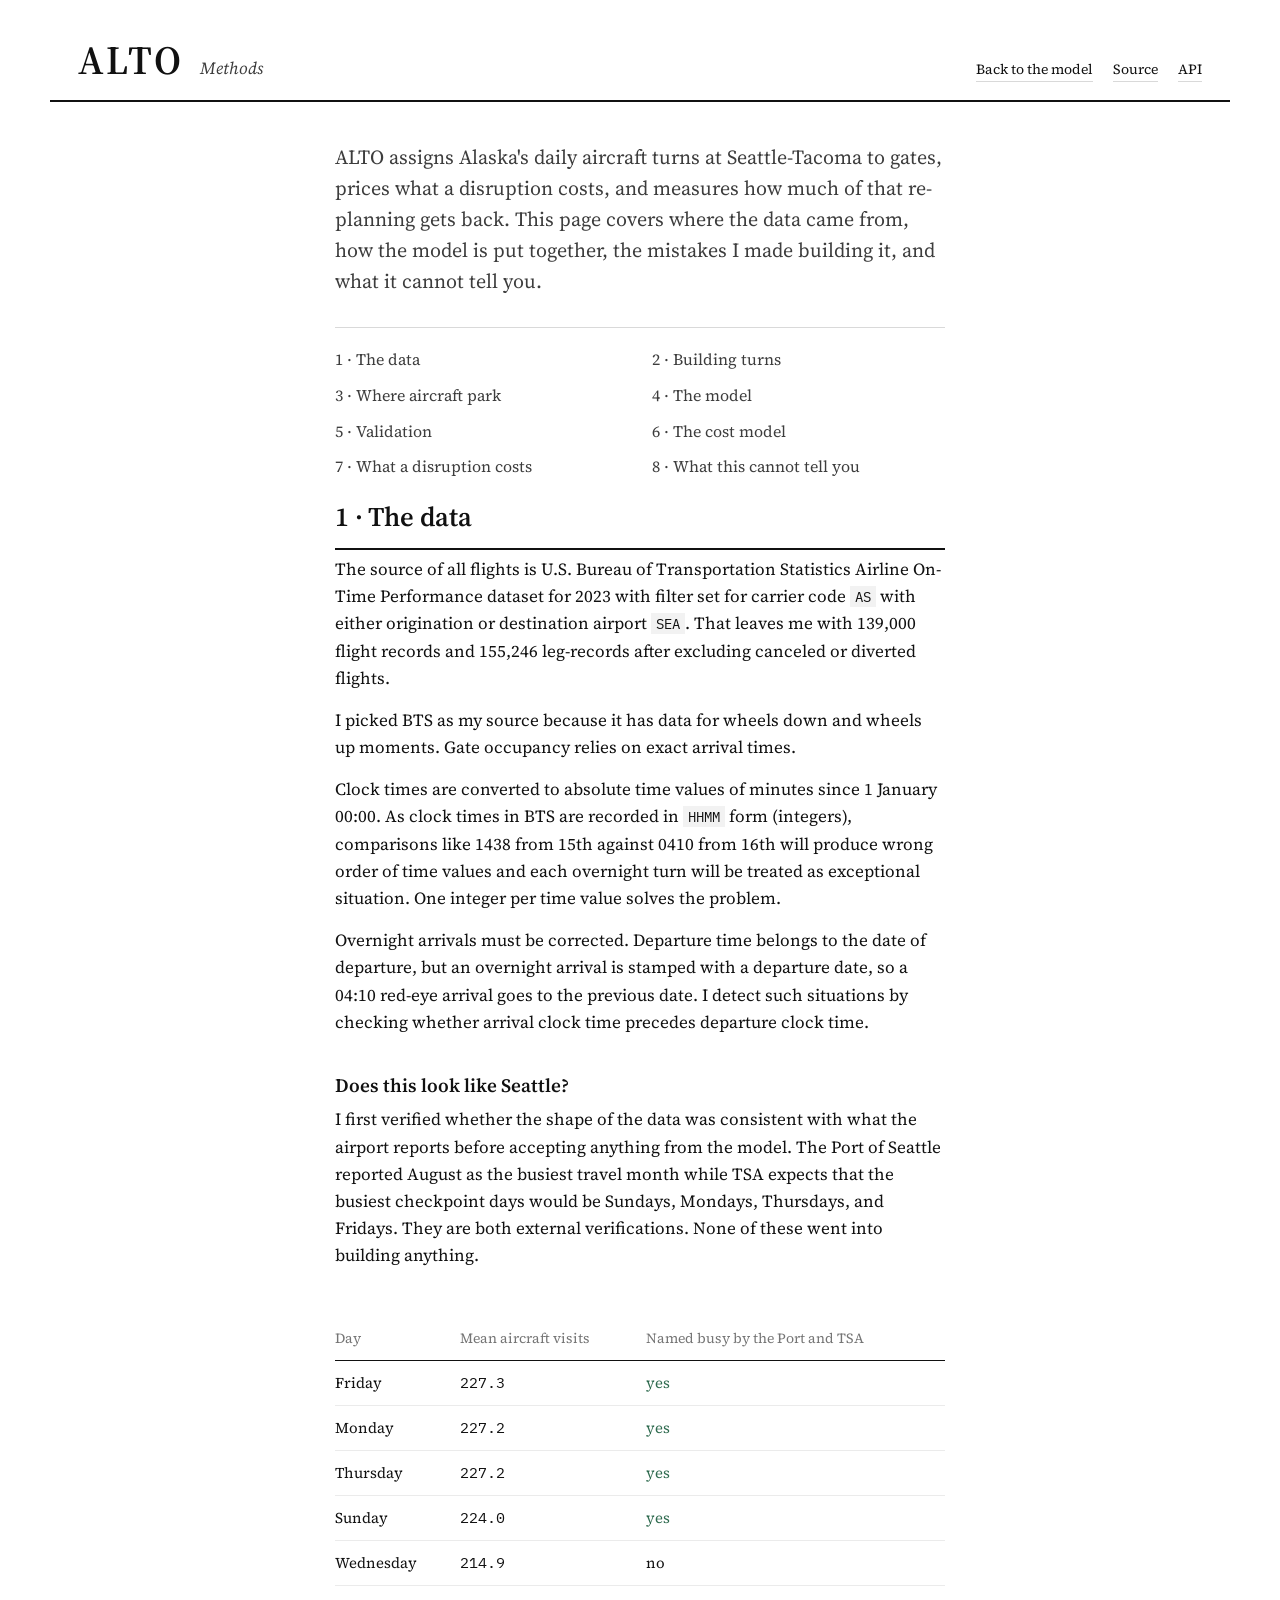
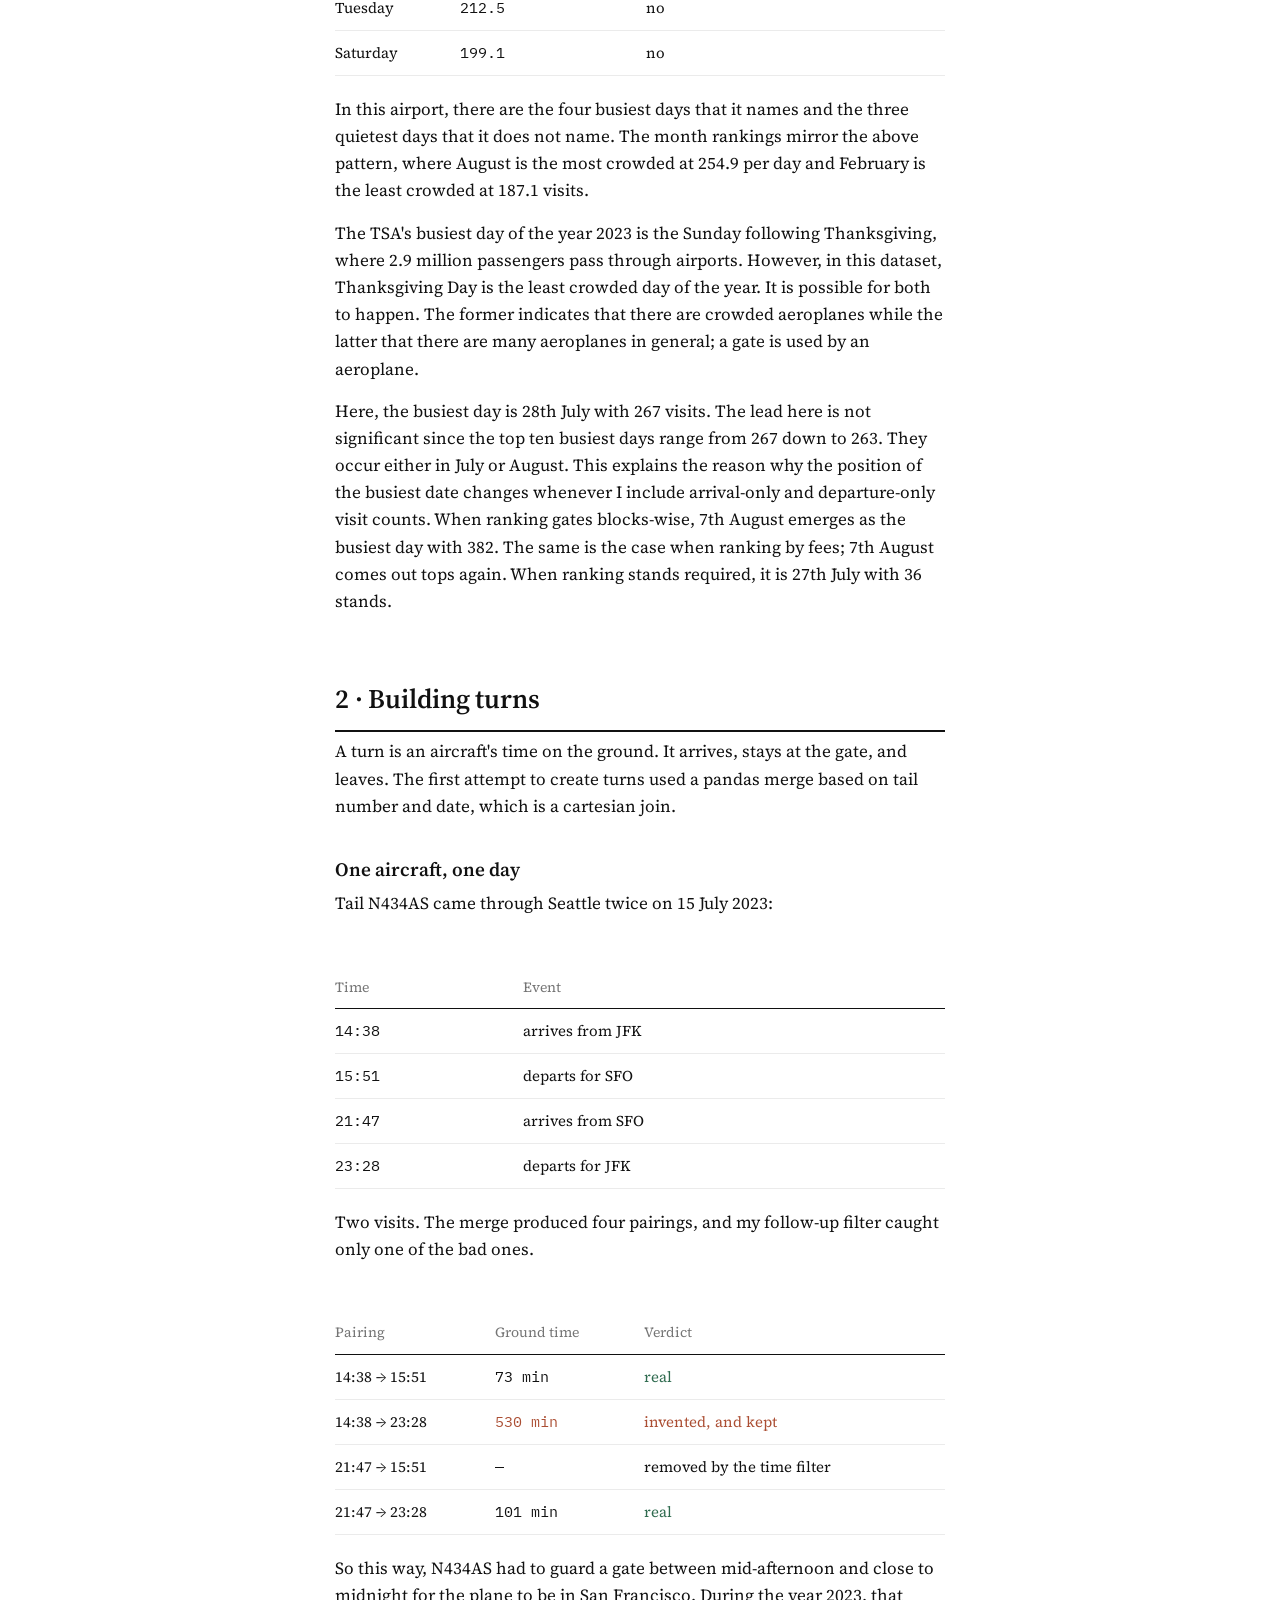
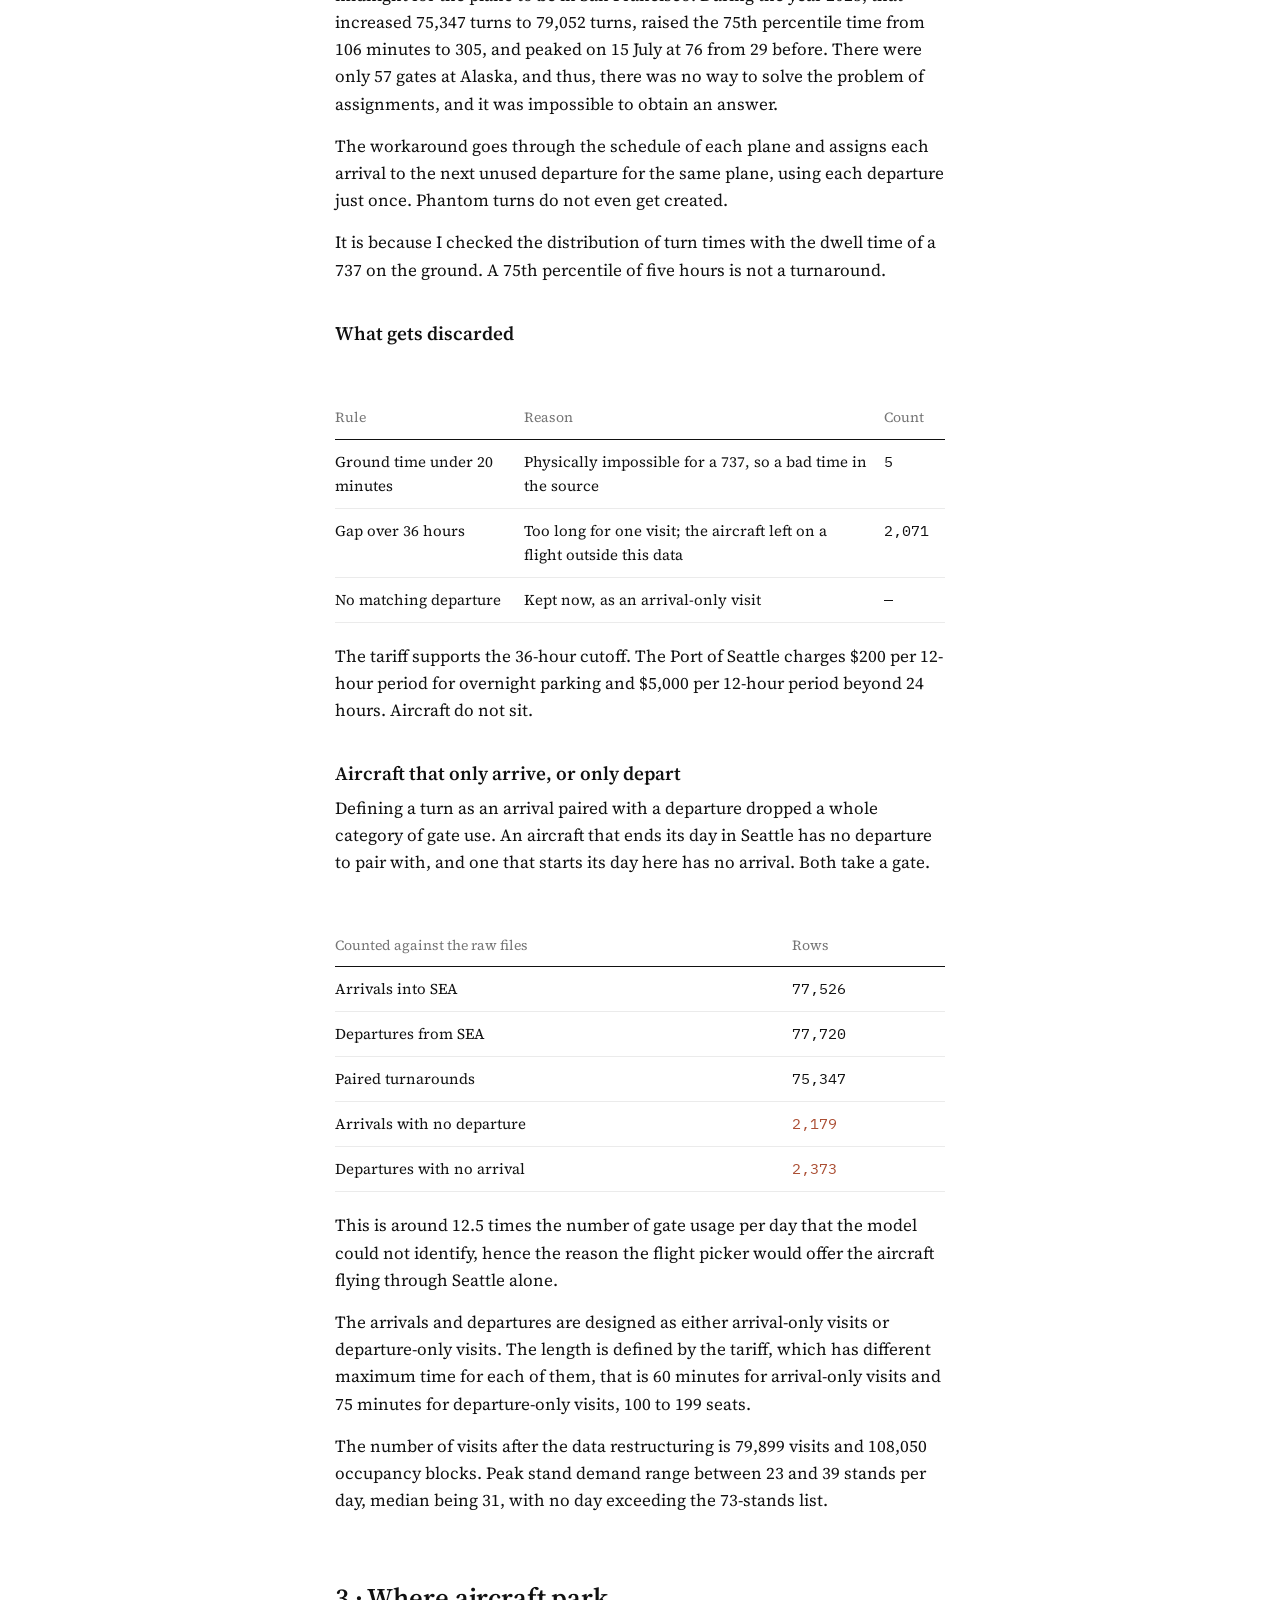
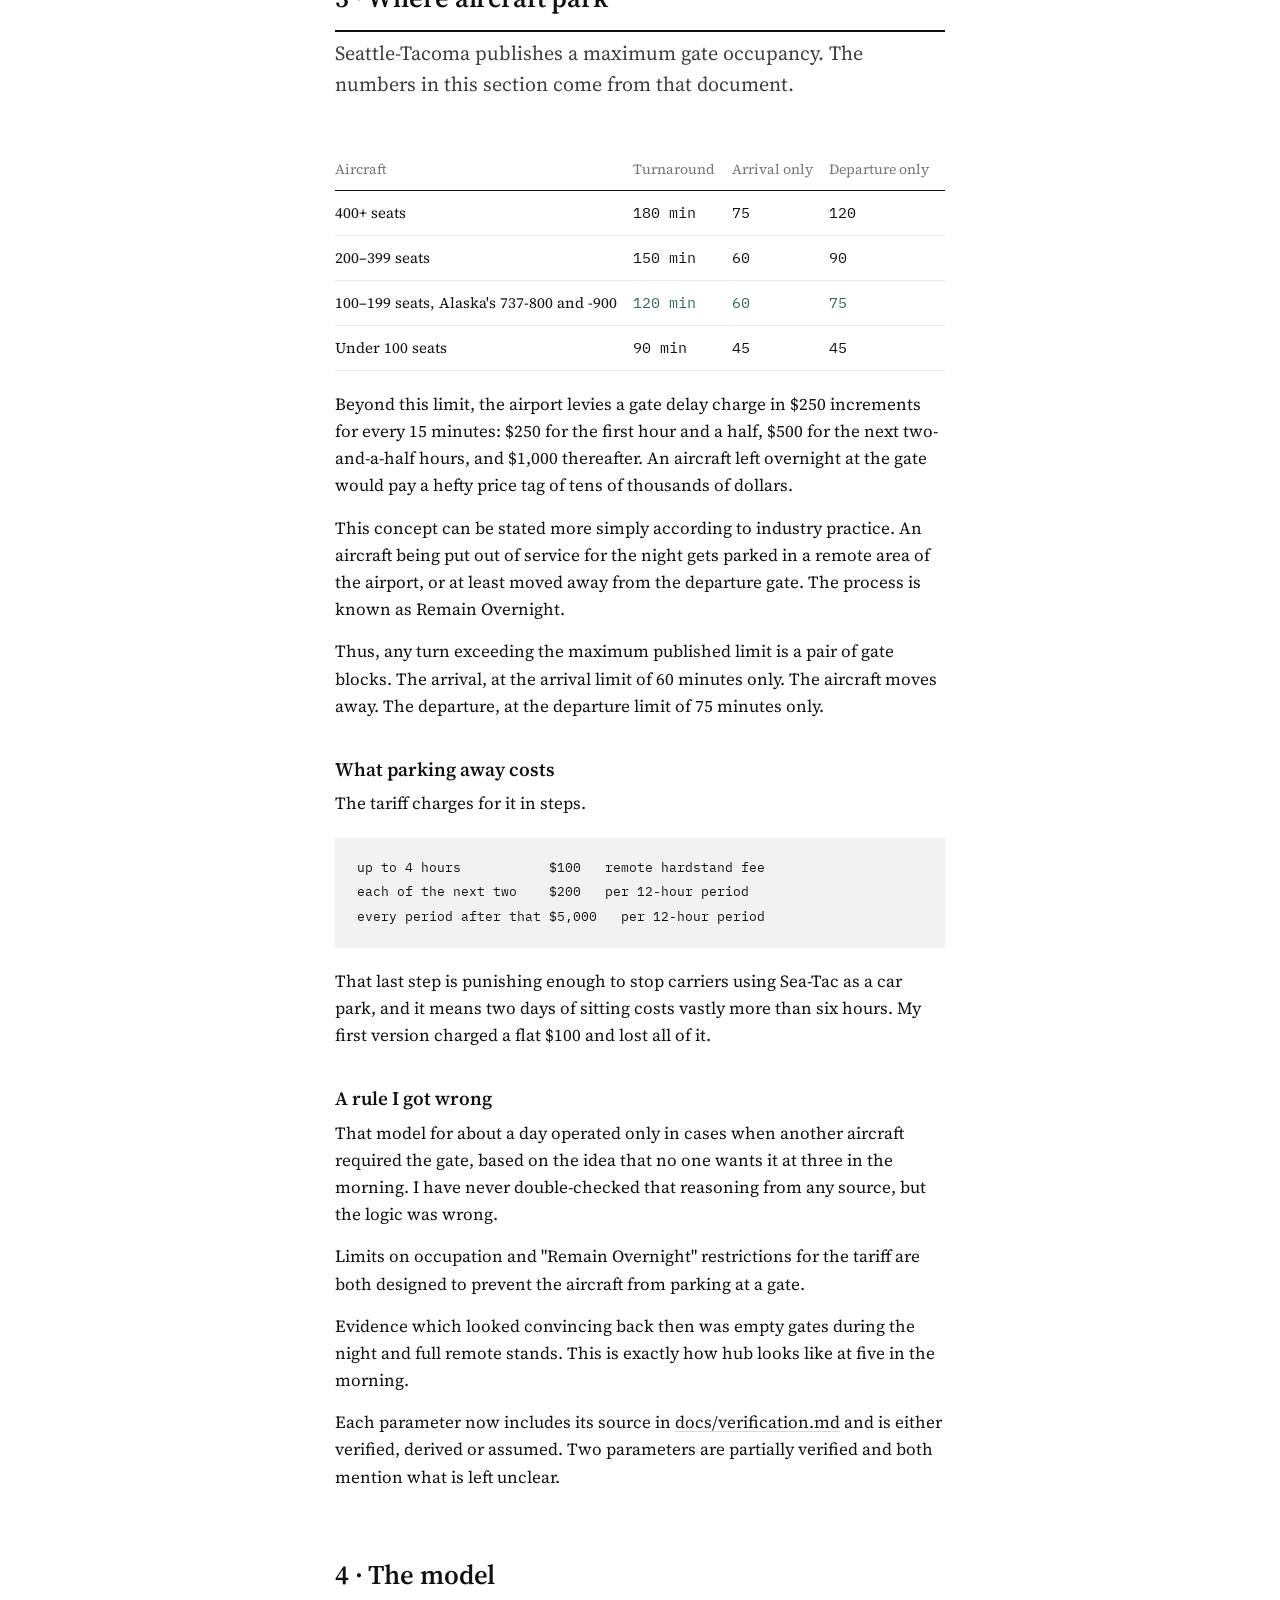
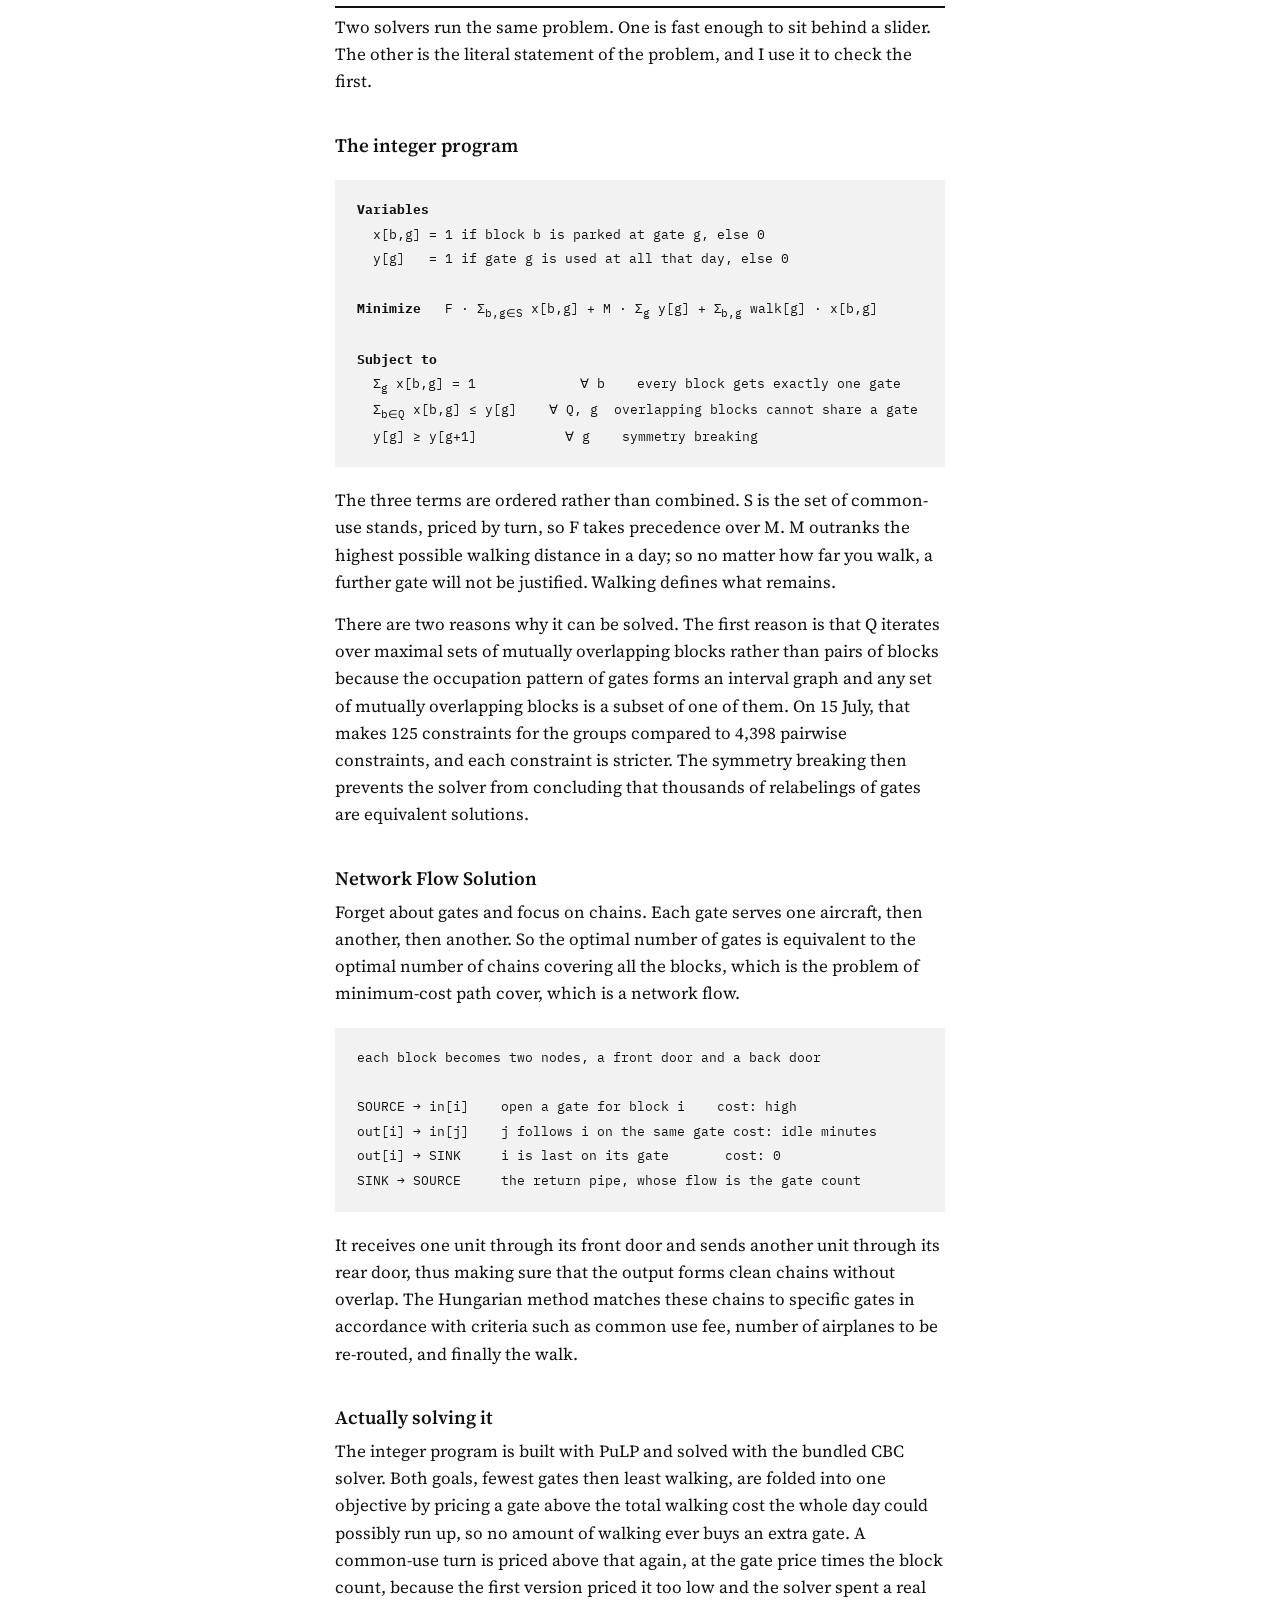
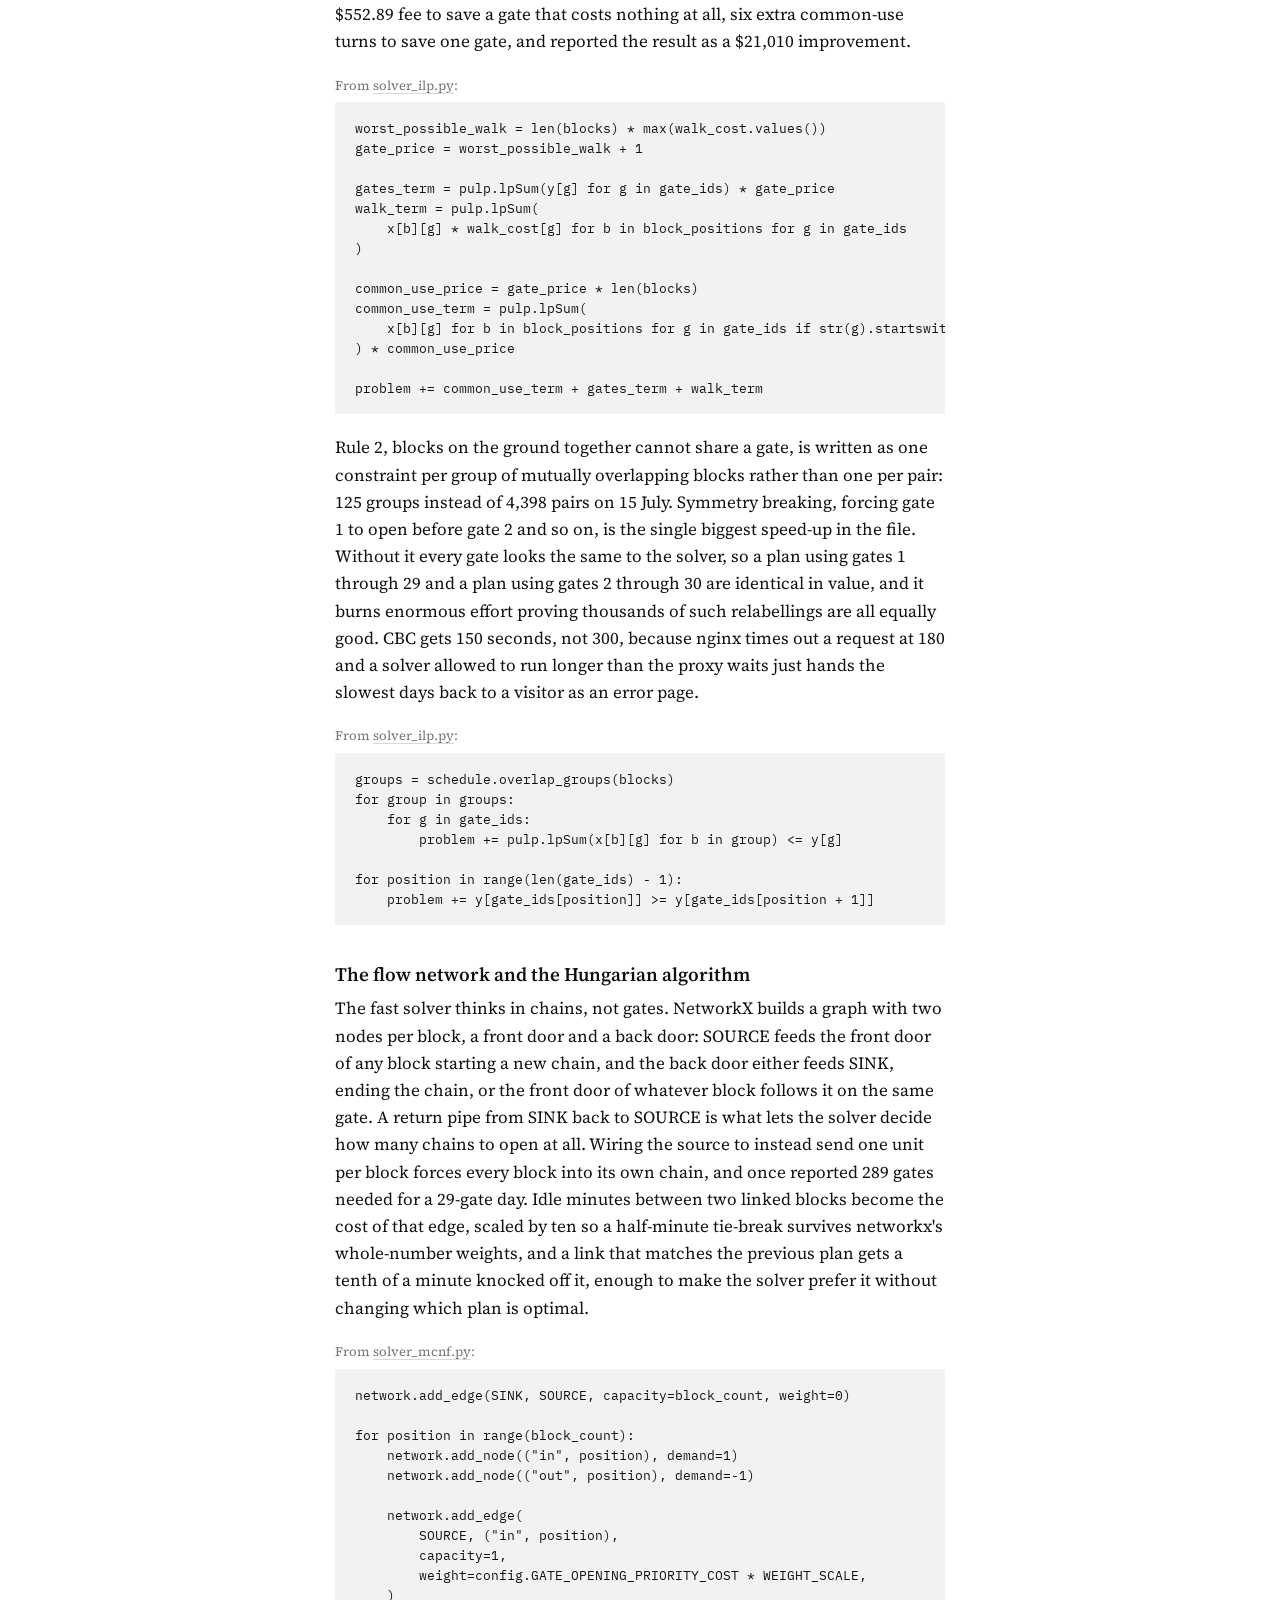
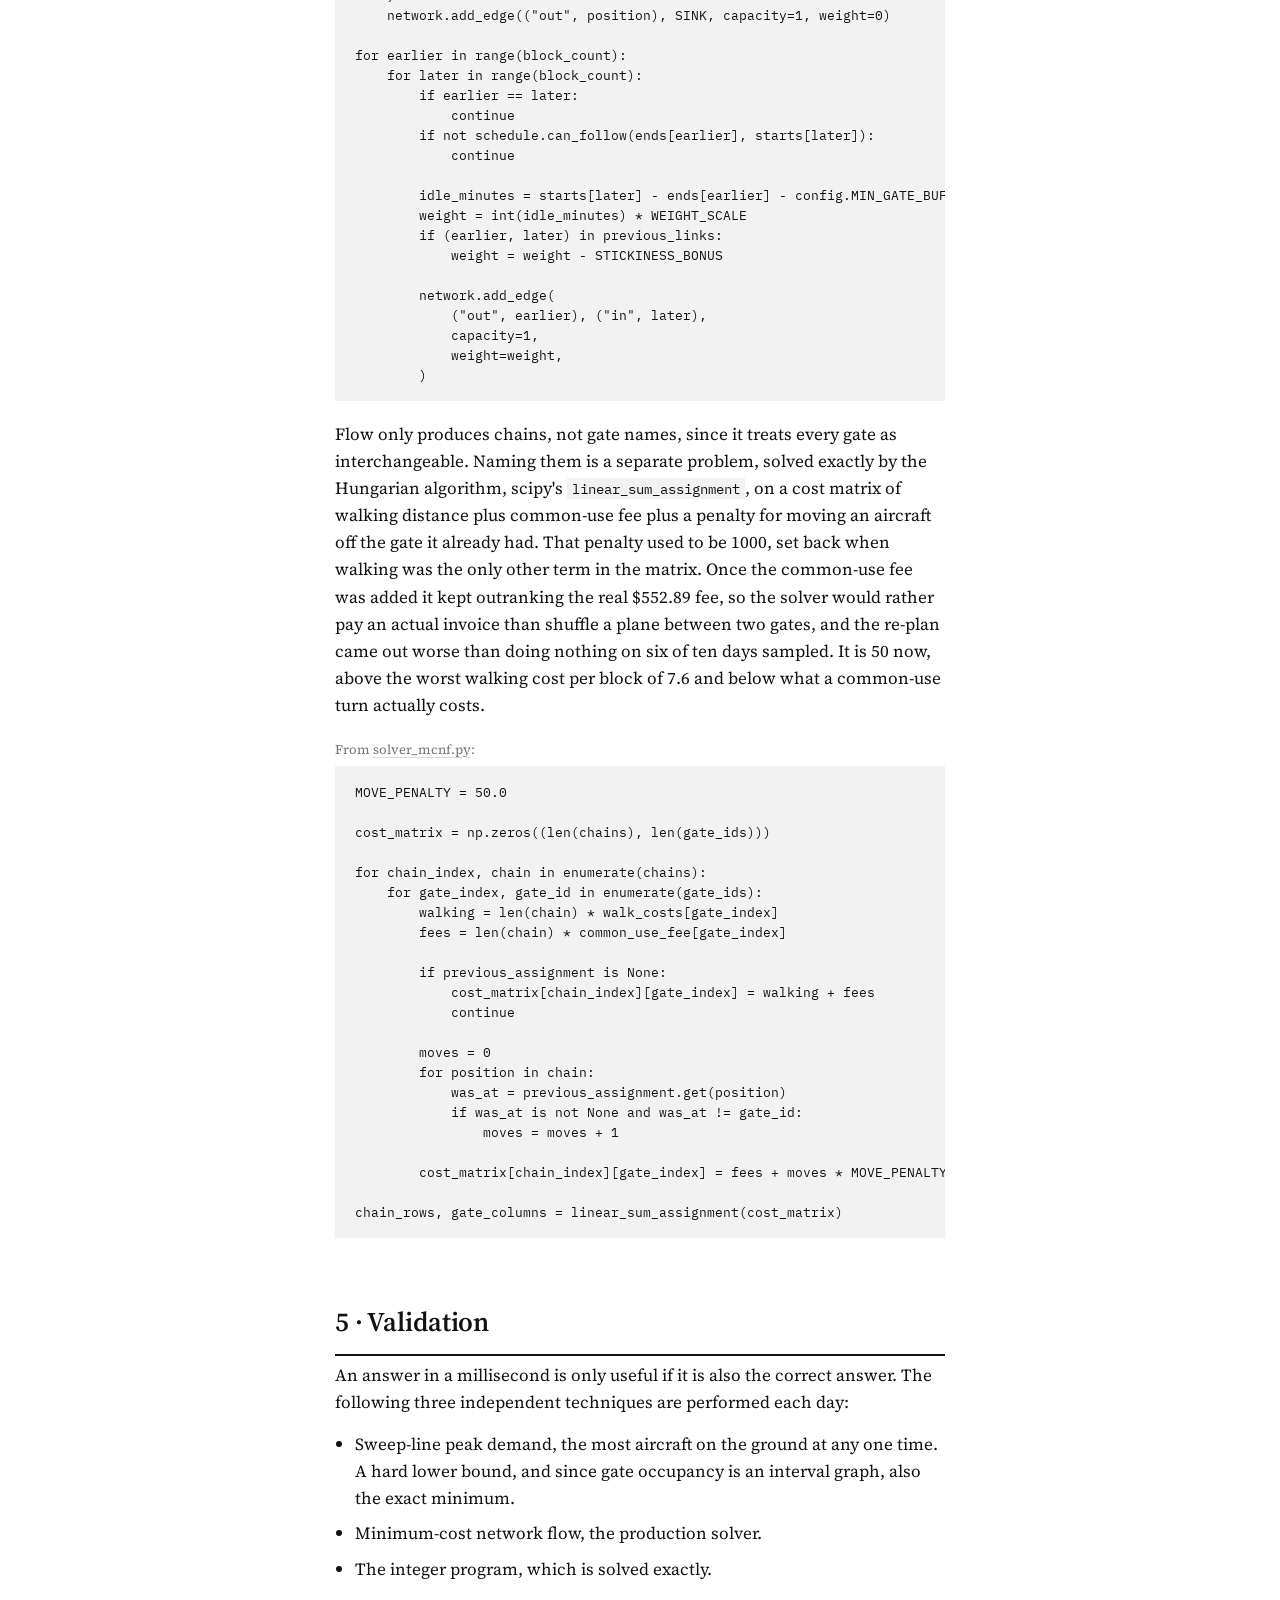
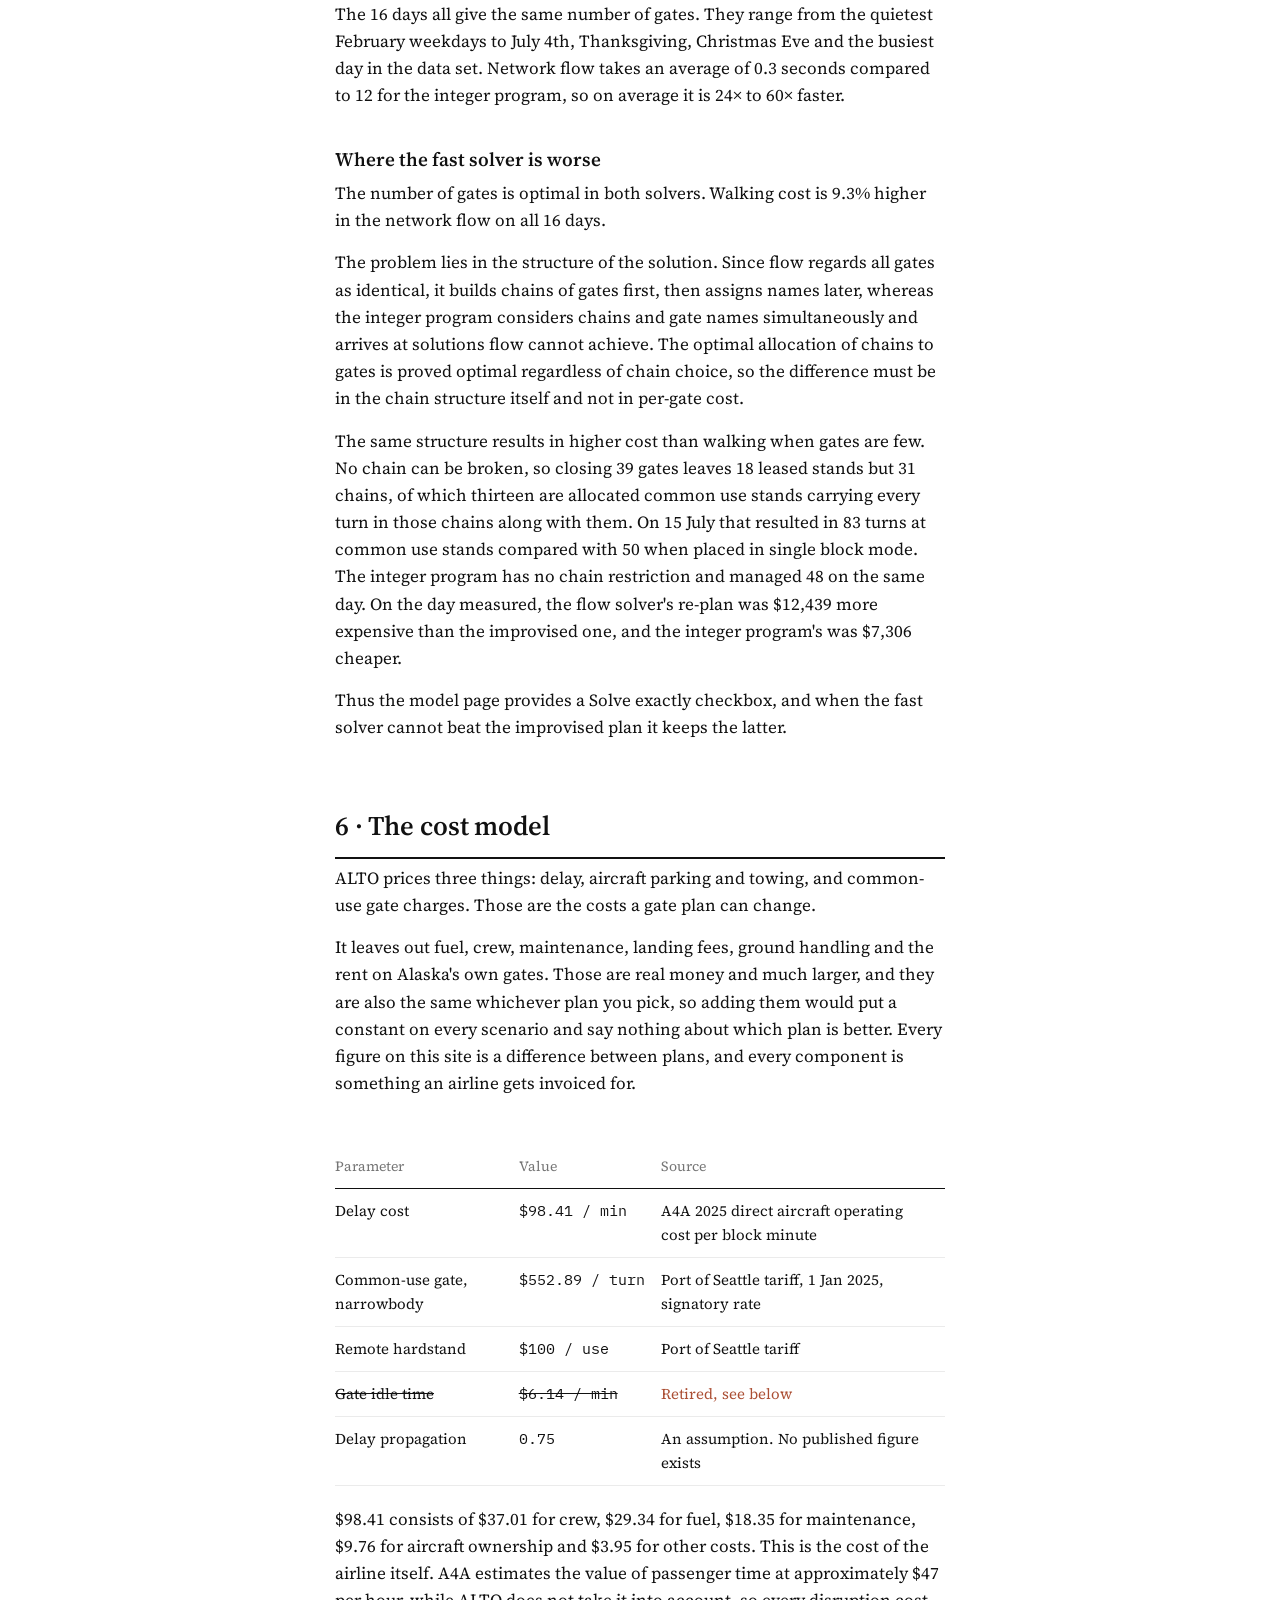
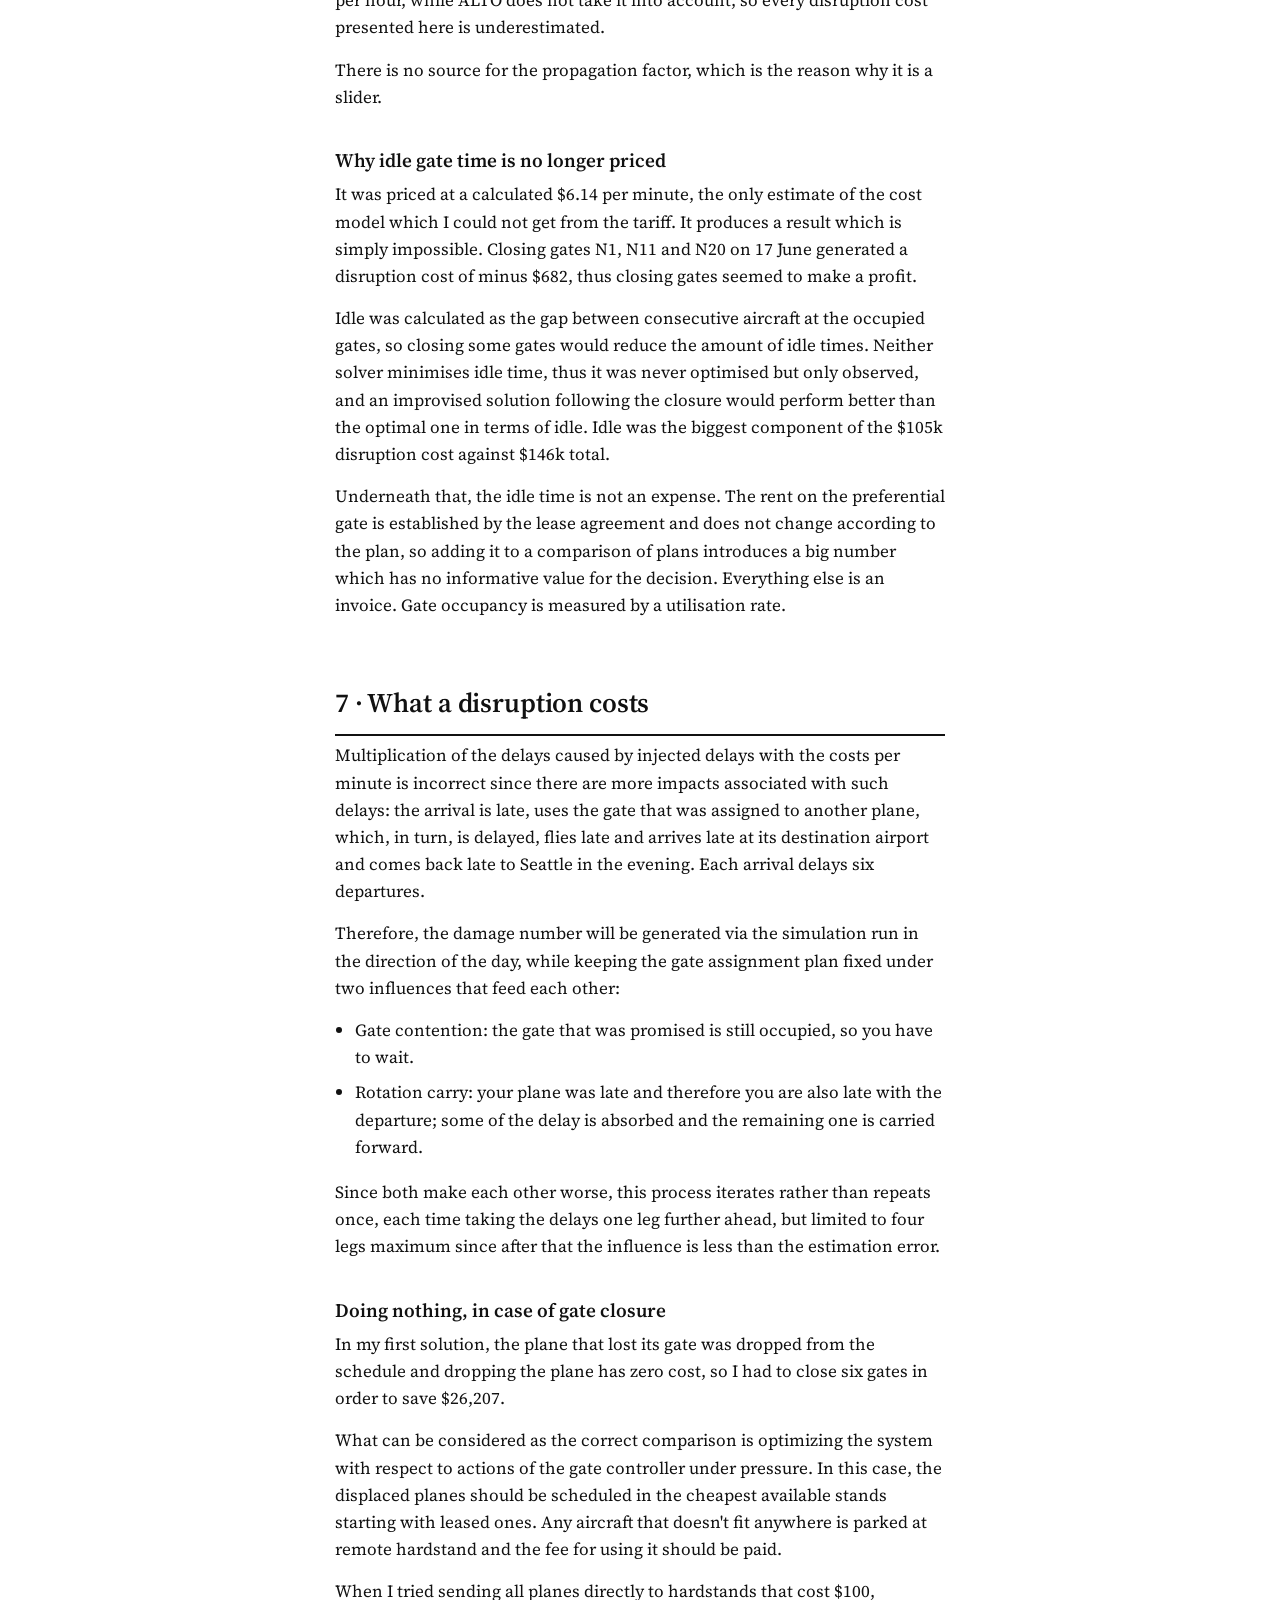
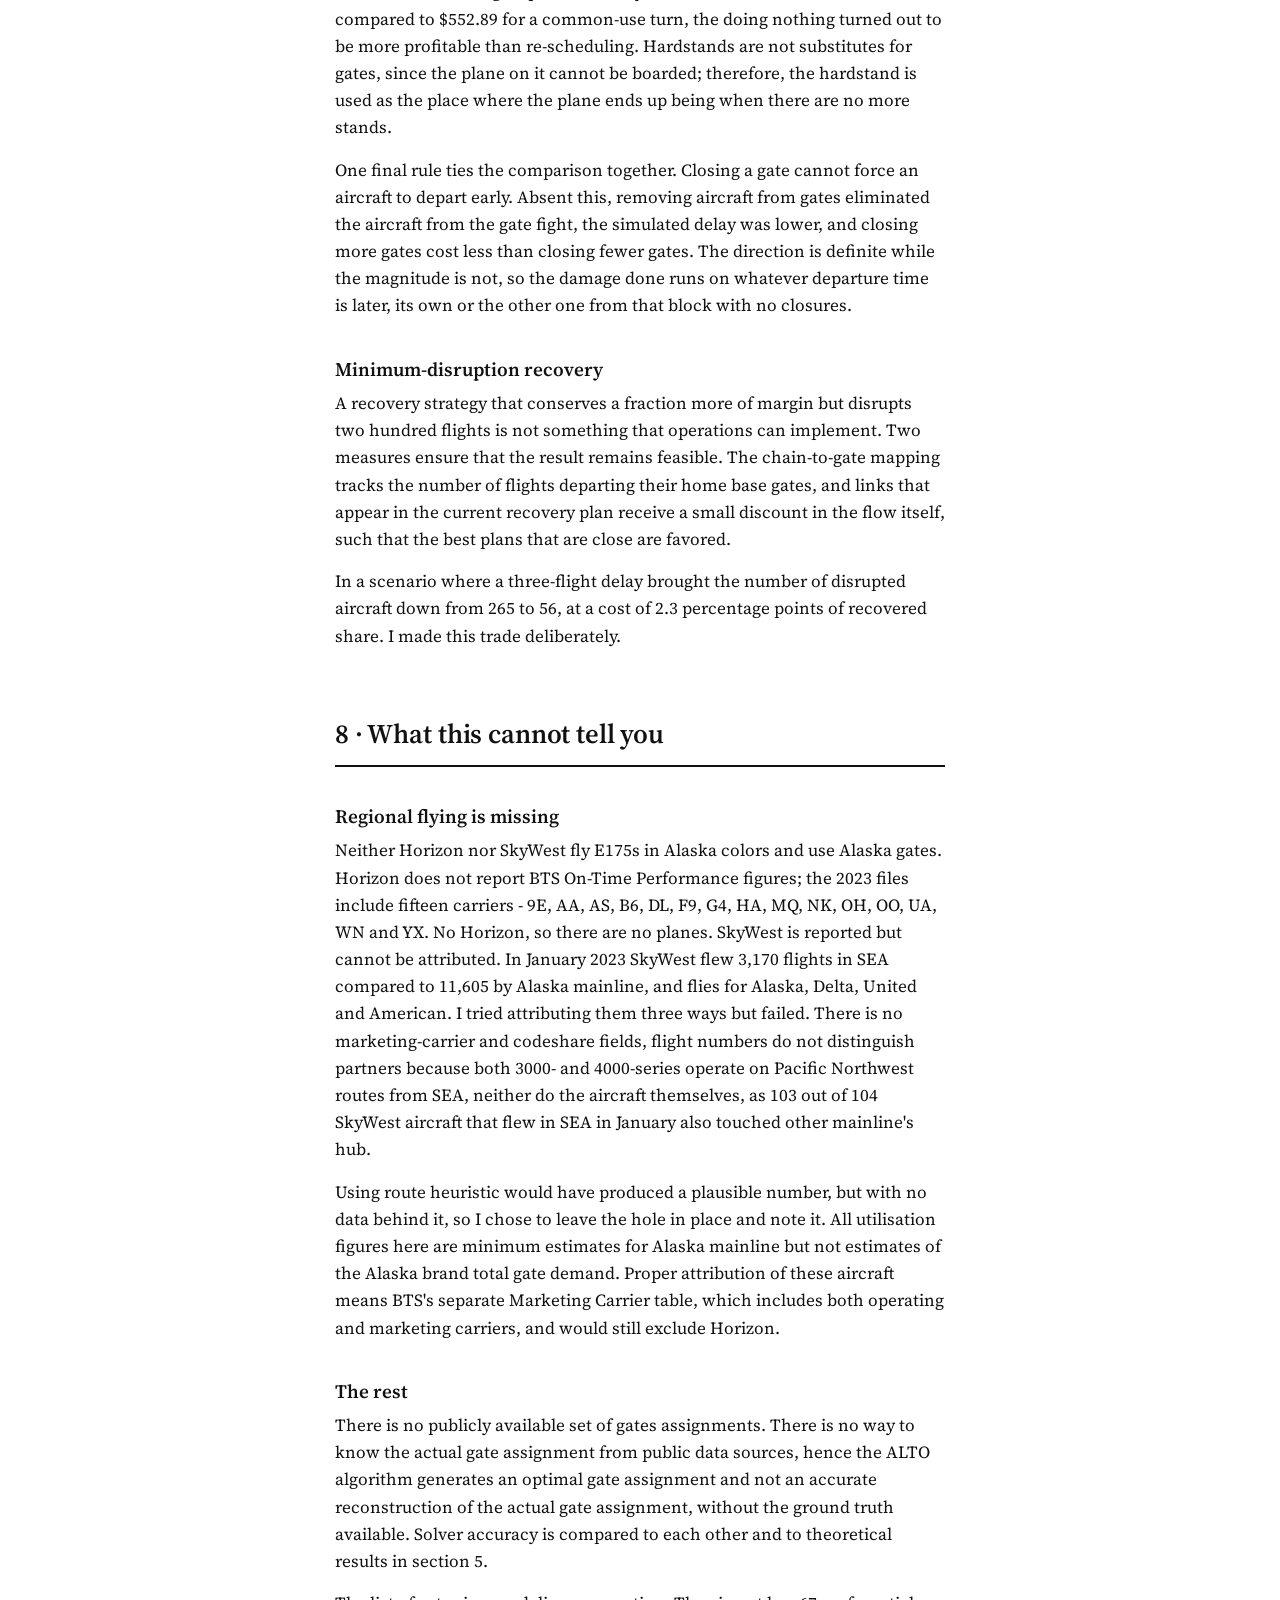
==== website/methods.html @ 99ca1f7d "Update 2026-08-30 10:20" ====
<!doctype html>
<html lang="en">
<head>
<meta charset="utf-8">
<meta name="viewport" content="width=device-width, initial-scale=1">
<title>Methods — ALTO</title>
<meta name="description" content="The formulation, the data, the bugs, the validation and the limitations behind ALTO's gate scheduling model.">
<link rel="preconnect" href="https://fonts.googleapis.com">
<link rel="preconnect" href="https://fonts.gstatic.com" crossorigin>
<link rel="stylesheet" href="https://fonts.googleapis.com/css2?family=IBM+Plex+Mono:wght@400;500&family=Source+Serif+4:ital,opsz,wght@0,8..60,400;0,8..60,600;1,8..60,400&display=swap">
<link rel="stylesheet" href="style.css?v=1788110432">
<style>
  /* The methods page is the same paper as the model page, set as a long-form
     document: one narrow reading column, hairline rules, no boxes. */
  .doc { max-width: 74ch; margin: 0 auto; padding: 40px 28px 110px; }
  .doc h2 {
    font-size: 27px; font-weight: 600; letter-spacing: -.005em;
    margin: 62px 0 6px; padding-bottom: 10px;
    border-bottom: 2px solid var(--rule-heavy); text-wrap: balance;
  }
  .doc h2:first-of-type { margin-top: 10px; }
  .doc h3 { font-size: 19px; font-weight: 600; margin: 34px 0 6px; }
  .doc p { margin: 0 0 15px; }
  .doc .lead { font-size: 20px; line-height: 1.55; color: var(--ink-2); }
  .doc ul { padding-left: 20px; margin: 0 0 18px; }
  .doc li { margin-bottom: 8px; }
  .doc code {
    font-family: "IBM Plex Mono", ui-monospace, monospace;
    font-size: .85em; background: var(--paper-2); padding: 1px 5px;
  }
  .doc table { width: 100%; border-collapse: collapse; font-size: 15px; margin: 20px 0; }
  .doc th, .doc td {
    text-align: left; padding: 10px 16px 10px 0;
    border-bottom: 1px solid var(--rule-2); vertical-align: top;
  }
  .doc th {
    font-size: 14px;
    color: var(--muted); font-weight: 400;
    border-bottom-color: var(--rule-heavy);
  }
  .doc td.num {
    font-family: "IBM Plex Mono", ui-monospace, monospace;
    font-variant-numeric: tabular-nums; white-space: nowrap;
  }
  .doc .bad { color: var(--delayed); }
  .doc .ok { color: var(--good); }
  /* The formulation lines are aligned with spaces, so they must not wrap.
     Narrower than the column, they scroll inside the block instead. */
  .doc .math {
    font-family: "IBM Plex Mono", ui-monospace, monospace;
    font-size: 13px; line-height: 1.9;
    background: var(--paper-2);
    padding: 18px 22px; margin: 20px 0;
    overflow-x: auto; white-space: nowrap;
  }
  .doc .tbl-scroll { overflow-x: auto; }
  .doc .code-src {
    font-size: 13px; color: var(--muted); margin: 20px 0 6px;
  }
  .doc .code-src a { color: var(--muted); }
  .doc pre.code {
    font-family: "IBM Plex Mono", ui-monospace, monospace;
    font-size: 12.5px; line-height: 1.6;
    background: var(--paper-2);
    padding: 16px 20px; margin: 0 0 20px;
    overflow-x: auto; white-space: pre;
  }
  .doc a { color: var(--ink); text-decoration-color: var(--rule); text-underline-offset: 3px; }
  .doc a:hover { text-decoration-color: var(--ink); }
  .toc {
    display: grid; grid-template-columns: repeat(auto-fit, minmax(190px,1fr));
    gap: 0 24px; margin: 30px 0 0;
    border-top: 1px solid var(--rule); padding-top: 14px;
  }
  .toc a {
    display: block; padding: 5px 0; text-decoration: none;
    color: var(--ink-2); font-size: 16px;
  }
  .toc a:hover { color: var(--ink); text-decoration: underline; text-underline-offset: 3px; }
  .masthead .tagline { font-style: italic; font-size: 17px; color: var(--ink-2); }
  @media (max-width: 900px) {
    .doc { padding: 26px 18px 80px; }
    .doc h2 { font-size: 23px; margin-top: 46px; }
    .doc .lead { font-size: 18px; }
  }
</style>
</head>
<body>

<header class="masthead">
  <h1><a href="index.html" style="color:inherit;text-decoration:none">ALTO</a></h1>
  <span class="tagline">Methods</span>
  <nav>
    <a href="index.html">Back to the model</a>
    <a href="https://github.com/etroesh/alto">Source</a>
    <a href="/api/docs">API</a>
  </nav>
</header>

<div class="doc">

<p class="lead">ALTO assigns Alaska's daily aircraft turns at Seattle&#8209;Tacoma to gates, prices what a disruption costs, and measures how much of that re-planning gets back. This page covers where the data came from, how the model is put together, the mistakes I made building it, and what it cannot tell you.</p>

<div class="toc">
  <a href="#data">1 · The data</a>
  <a href="#turns">2 · Building turns</a>
  <a href="#towing">3 · Where aircraft park</a>
  <a href="#model">4 · The model</a>
  <a href="#validation">5 · Validation</a>
  <a href="#cost">6 · The cost model</a>
  <a href="#disruption">7 · What a disruption costs</a>
  <a href="#limits">8 · What this cannot tell you</a>
</div>

<!-- 1 -->
<h2 id="data">1 · The data</h2>
<p>The source of all flights is U.S. Bureau of Transportation Statistics Airline On-Time Performance dataset for 2023 with filter set for carrier code <code>AS</code> with either origination or destination airport <code>SEA</code>. That leaves me with 139,000 flight records and 155,246 leg-records after excluding canceled or diverted flights.</p>
<p>I picked BTS as my source because it has data for wheels down and wheels up moments. Gate occupancy relies on exact arrival times.</p>
<p>Clock times are converted to absolute time values of minutes since 1 January 00:00. As clock times in BTS are recorded in <code>HHMM</code> form (integers), comparisons like 1438 from 15th against 0410 from 16th will produce wrong order of time values and each overnight turn will be treated as exceptional situation. One integer per time value solves the problem.</p>
<p>Overnight arrivals must be corrected. Departure time belongs to the date of departure, but an overnight arrival is stamped with a departure date, so a 04:10 red-eye arrival goes to the previous date. I detect such situations by checking whether arrival clock time precedes departure clock time.</p>

<h3>Does this look like Seattle?</h3>
<p>I first verified whether the shape of the data was consistent with what the airport reports before accepting anything from the model. The Port of Seattle reported August as the busiest travel month while TSA expects that the busiest checkpoint days would be Sundays, Mondays, Thursdays, and Fridays. They are both external verifications. None of these went into building anything.</p>
<div class="tbl-scroll"><table>
  <tr><th>Day</th><th class="num">Mean aircraft visits</th><th>Named busy by the Port and TSA</th></tr>
  <tr><td>Friday</td><td class="num">227.3</td><td class="ok">yes</td></tr>
  <tr><td>Monday</td><td class="num">227.2</td><td class="ok">yes</td></tr>
  <tr><td>Thursday</td><td class="num">227.2</td><td class="ok">yes</td></tr>
  <tr><td>Sunday</td><td class="num">224.0</td><td class="ok">yes</td></tr>
  <tr><td>Wednesday</td><td class="num">214.9</td><td>no</td></tr>
  <tr><td>Tuesday</td><td class="num">212.5</td><td>no</td></tr>
  <tr><td>Saturday</td><td class="num">199.1</td><td>no</td></tr>
</table></div>
<p>In this airport, there are the four busiest days that it names and the three quietest days that it does not name. The month rankings mirror the above pattern, where August is the most crowded at 254.9 per day and February is the least crowded at 187.1 visits.</p>
<p>The TSA's busiest day of the year 2023 is the Sunday following Thanksgiving, where 2.9 million passengers pass through airports. However, in this dataset, Thanksgiving Day is the least crowded day of the year. It is possible for both to happen. The former indicates that there are crowded aeroplanes while the latter that there are many aeroplanes in general; a gate is used by an aeroplane.</p>
<p>Here, the busiest day is 28th July with 267 visits. The lead here is not significant since the top ten busiest days range from 267 down to 263. They occur either in July or August. This explains the reason why the position of the busiest date changes whenever I include arrival-only and departure-only visit counts. When ranking gates blocks-wise, 7th August emerges as the busiest day with 382. The same is the case when ranking by fees; 7th August comes out tops again. When ranking stands required, it is 27th July with 36 stands.</p>

<!-- 2 -->
<h2 id="turns">2 · Building turns</h2>
<p>A turn is an aircraft's time on the ground. It arrives, stays at the gate, and leaves. The first attempt to create turns used a pandas merge based on tail number and date, which is a cartesian join.</p>

<h3>One aircraft, one day</h3>
<p>Tail N434AS came through Seattle twice on 15 July 2023:</p>
<div class="tbl-scroll"><table>
  <tr><th>Time</th><th>Event</th></tr>
  <tr><td class="num">14:38</td><td>arrives from JFK</td></tr>
  <tr><td class="num">15:51</td><td>departs for SFO</td></tr>
  <tr><td class="num">21:47</td><td>arrives from SFO</td></tr>
  <tr><td class="num">23:28</td><td>departs for JFK</td></tr>
</table></div>
<p>Two visits. The merge produced four pairings, and my follow-up filter caught only one of the bad ones.</p>
<div class="tbl-scroll"><table>
  <tr><th>Pairing</th><th class="num">Ground time</th><th>Verdict</th></tr>
  <tr><td>14:38 → 15:51</td><td class="num">73 min</td><td class="ok">real</td></tr>
  <tr><td>14:38 → 23:28</td><td class="num bad">530 min</td><td class="bad">invented, and kept</td></tr>
  <tr><td>21:47 → 15:51</td><td class="num">—</td><td>removed by the time filter</td></tr>
  <tr><td>21:47 → 23:28</td><td class="num">101 min</td><td class="ok">real</td></tr>
</table></div>
<p>So this way, N434AS had to guard a gate between mid-afternoon and close to midnight for the plane to be in San Francisco. During the year 2023, that increased 75,347 turns to 79,052 turns, raised the 75th percentile time from 106 minutes to 305, and peaked on 15 July at 76 from 29 before. There were only 57 gates at Alaska, and thus, there was no way to solve the problem of assignments, and it was impossible to obtain an answer.</p>
<p>The workaround goes through the schedule of each plane and assigns each arrival to the next unused departure for the same plane, using each departure just once. Phantom turns do not even get created.</p>
<p>It is because I checked the distribution of turn times with the dwell time of a 737 on the ground. A 75th percentile of five hours is not a turnaround.</p>

<h3>What gets discarded</h3>
<div class="tbl-scroll"><table>
  <tr><th>Rule</th><th>Reason</th><th class="num">Count</th></tr>
  <tr><td>Ground time under 20 minutes</td><td>Physically impossible for a 737, so a bad time in the source</td><td class="num">5</td></tr>
  <tr><td>Gap over 36 hours</td><td>Too long for one visit; the aircraft left on a flight outside this data</td><td class="num">2,071</td></tr>
  <tr><td>No matching departure</td><td>Kept now, as an arrival-only visit</td><td class="num">—</td></tr>
</table></div>
<p>The tariff supports the 36-hour cutoff. The Port of Seattle charges $200 per 12-hour period for overnight parking and $5,000 per 12-hour period beyond 24 hours. Aircraft do not sit.</p>

<h3>Aircraft that only arrive, or only depart</h3>
<p>Defining a turn as an arrival paired with a departure dropped a whole category of gate use. An aircraft that ends its day in Seattle has no departure to pair with, and one that starts its day here has no arrival. Both take a gate.</p>
<div class="tbl-scroll"><table>
  <tr><th>Counted against the raw files</th><th class="num">Rows</th></tr>
  <tr><td>Arrivals into SEA</td><td class="num">77,526</td></tr>
  <tr><td>Departures from SEA</td><td class="num">77,720</td></tr>
  <tr><td>Paired turnarounds</td><td class="num">75,347</td></tr>
  <tr><td>Arrivals with no departure</td><td class="num bad">2,179</td></tr>
  <tr><td>Departures with no arrival</td><td class="num bad">2,373</td></tr>
</table></div>
<p>This is around 12.5 times the number of gate usage per day that the model could not identify, hence the reason the flight picker would offer the aircraft flying through Seattle alone.</p>
<p>The arrivals and departures are designed as either arrival-only visits or departure-only visits. The length is defined by the tariff, which has different maximum time for each of them, that is 60 minutes for arrival-only visits and 75 minutes for departure-only visits, 100 to 199 seats.</p>
<p>The number of visits after the data restructuring is 79,899 visits and 108,050 occupancy blocks. Peak stand demand range between 23 and 39 stands per day, median being 31, with no day exceeding the 73-stands list.</p>

<!-- 3 -->
<h2 id="towing">3 · Where aircraft park</h2>
<p class="lead">Seattle-Tacoma publishes a maximum gate occupancy. The numbers in this section come from that document.</p>

<div class="tbl-scroll"><table>
  <tr><th>Aircraft</th><th class="num">Turnaround</th><th class="num">Arrival only</th><th class="num">Departure only</th></tr>
  <tr><td>400+ seats</td><td class="num">180 min</td><td class="num">75</td><td class="num">120</td></tr>
  <tr><td>200–399 seats</td><td class="num">150 min</td><td class="num">60</td><td class="num">90</td></tr>
  <tr><td>100–199 seats, Alaska's 737-800 and -900</td><td class="num ok">120 min</td><td class="num ok">60</td><td class="num ok">75</td></tr>
  <tr><td>Under 100 seats</td><td class="num">90 min</td><td class="num">45</td><td class="num">45</td></tr>
</table></div>

<p>Beyond this limit, the airport levies a gate delay charge in $250 increments for every 15 minutes: $250 for the first hour and a half, $500 for the next two-and-a-half hours, and $1,000 thereafter. An aircraft left overnight at the gate would pay a hefty price tag of tens of thousands of dollars.</p>

<p>This concept can be stated more simply according to industry practice. An aircraft being put out of service for the night gets parked in a remote area of the airport, or at least moved away from the departure gate. The process is known as Remain Overnight.</p>

<p>Thus, any turn exceeding the maximum published limit is a pair of gate blocks. The arrival, at the arrival limit of 60 minutes only. The aircraft moves away. The departure, at the departure limit of 75 minutes only.</p>

<h3>What parking away costs</h3>
<p>The tariff charges for it in steps.</p>
<div class="math">
up to 4 hours&nbsp;&nbsp;&nbsp;&nbsp;&nbsp;&nbsp;&nbsp;&nbsp;&nbsp;&nbsp;&nbsp;$100&nbsp;&nbsp;&nbsp;remote hardstand fee<br>
each of the next two&nbsp;&nbsp;&nbsp;&nbsp;$200&nbsp;&nbsp;&nbsp;per 12-hour period<br>
every period after that&nbsp;$5,000&nbsp;&nbsp;&nbsp;per 12-hour period
</div>
<p>That last step is punishing enough to stop carriers using Sea-Tac as a car park, and it means two days of sitting costs vastly more than six hours. My first version charged a flat $100 and lost all of it.</p>

<h3>A rule I got wrong</h3>
<p>That model for about a day operated only in cases when another aircraft required the gate, based on the idea that no one wants it at three in the morning. I have never double-checked that reasoning from any source, but the logic was wrong.</p>
<p>Limits on occupation and "Remain Overnight" restrictions for the tariff are both designed to prevent the aircraft from parking at a gate.</p>
<p>Evidence which looked convincing back then was empty gates during the night and full remote stands. This is exactly how hub looks like at five in the morning.</p>
<p>Each parameter now includes its source in <a href="https://github.com/etroesh/alto/blob/main/docs/verification.md">docs/verification.md</a> and is either verified, derived or assumed. Two parameters are partially verified and both mention what is left unclear.</p>

<!-- 4 -->
<h2 id="model">4 · The model</h2>
<p>Two solvers run the same problem. One is fast enough to sit behind a slider. The other is the literal statement of the problem, and I use it to check the first.</p>

<h3>The integer program</h3>
<div class="math">
<b>Variables</b><br>
&nbsp;&nbsp;x[b,g] = 1 if block b is parked at gate g, else 0<br>
&nbsp;&nbsp;y[g]&nbsp;&nbsp;&nbsp;= 1 if gate g is used at all that day, else 0<br><br>
<b>Minimize</b>&nbsp;&nbsp; F · Σ<sub>b,g∈S</sub> x[b,g]  +  M · Σ<sub>g</sub> y[g]  +  Σ<sub>b,g</sub> walk[g] · x[b,g]<br><br>
<b>Subject to</b><br>
&nbsp;&nbsp;Σ<sub>g</sub> x[b,g] = 1&nbsp;&nbsp;&nbsp;&nbsp;&nbsp;&nbsp;&nbsp;&nbsp;&nbsp;&nbsp;&nbsp;&nbsp;&nbsp;∀ b&nbsp;&nbsp;&nbsp;&nbsp;every block gets exactly one gate<br>
&nbsp;&nbsp;Σ<sub>b∈Q</sub> x[b,g] ≤ y[g]&nbsp;&nbsp;&nbsp;&nbsp;∀ Q, g&nbsp;&nbsp;overlapping blocks cannot share a gate<br>
&nbsp;&nbsp;y[g] ≥ y[g+1]&nbsp;&nbsp;&nbsp;&nbsp;&nbsp;&nbsp;&nbsp;&nbsp;&nbsp;&nbsp;&nbsp;∀ g&nbsp;&nbsp;&nbsp;&nbsp;symmetry breaking
</div>
<p>The three terms are ordered rather than combined. S is the set of common-use stands, priced by turn, so F takes precedence over M. M outranks the highest possible walking distance in a day; so no matter how far you walk, a further gate will not be justified. Walking defines what remains.</p>
<p>There are two reasons why it can be solved. The first reason is that Q iterates over maximal sets of mutually overlapping blocks rather than pairs of blocks because the occupation pattern of gates forms an interval graph and any set of mutually overlapping blocks is a subset of one of them. On 15 July, that makes 125 constraints for the groups compared to 4,398 pairwise constraints, and each constraint is stricter. The symmetry breaking then prevents the solver from concluding that thousands of relabelings of gates are equivalent solutions.</p>

<h3>Network Flow Solution</h3>
<p>Forget about gates and focus on chains. Each gate serves one aircraft, then another, then another. So the optimal number of gates is equivalent to the optimal number of chains covering all the blocks, which is the problem of minimum-cost path cover, which is a network flow.</p>
<div class="math">
each block becomes two nodes, a front door and a back door<br><br>
SOURCE → in[i]&nbsp;&nbsp;&nbsp;&nbsp;open a gate for block i&nbsp;&nbsp;&nbsp;&nbsp;cost: high<br>
out[i] → in[j]&nbsp;&nbsp;&nbsp;&nbsp;j follows i on the same gate&nbsp;cost: idle minutes<br>
out[i] → SINK&nbsp;&nbsp;&nbsp;&nbsp;&nbsp;i is last on its gate&nbsp;&nbsp;&nbsp;&nbsp;&nbsp;&nbsp;&nbsp;cost: 0<br>
SINK → SOURCE&nbsp;&nbsp;&nbsp;&nbsp;&nbsp;the return pipe, whose flow is the gate count
</div>
<p>It receives one unit through its front door and sends another unit through its rear door, thus making sure that the output forms clean chains without overlap. The Hungarian method matches these chains to specific gates in accordance with criteria such as common use fee, number of airplanes to be re-routed, and finally the walk.</p>
<h3>Actually solving it</h3>
<p>The integer program is built with PuLP and solved with the bundled CBC solver. Both goals, fewest gates then least walking, are folded into one objective by pricing a gate above the total walking cost the whole day could possibly run up, so no amount of walking ever buys an extra gate. A common-use turn is priced above that again, at the gate price times the block count, because the first version priced it too low and the solver spent a real $552.89 fee to save a gate that costs nothing at all, six extra common-use turns to save one gate, and reported the result as a $21,010 improvement.</p>
<p class="code-src">From <a href="https://github.com/etroesh/alto/blob/main/alto/solver_ilp.py">solver_ilp.py</a>:</p>
<pre class="code">worst_possible_walk = len(blocks) * max(walk_cost.values())
gate_price = worst_possible_walk + 1

gates_term = pulp.lpSum(y[g] for g in gate_ids) * gate_price
walk_term = pulp.lpSum(
    x[b][g] * walk_cost[g] for b in block_positions for g in gate_ids
)

common_use_price = gate_price * len(blocks)
common_use_term = pulp.lpSum(
    x[b][g] for b in block_positions for g in gate_ids if str(g).startswith("S")
) * common_use_price

problem += common_use_term + gates_term + walk_term</pre>
<p>Rule 2, blocks on the ground together cannot share a gate, is written as one constraint per group of mutually overlapping blocks rather than one per pair: 125 groups instead of 4,398 pairs on 15 July. Symmetry breaking, forcing gate 1 to open before gate 2 and so on, is the single biggest speed-up in the file. Without it every gate looks the same to the solver, so a plan using gates 1 through 29 and a plan using gates 2 through 30 are identical in value, and it burns enormous effort proving thousands of such relabellings are all equally good. CBC gets 150 seconds, not 300, because nginx times out a request at 180 and a solver allowed to run longer than the proxy waits just hands the slowest days back to a visitor as an error page.</p>
<p class="code-src">From <a href="https://github.com/etroesh/alto/blob/main/alto/solver_ilp.py">solver_ilp.py</a>:</p>
<pre class="code">groups = schedule.overlap_groups(blocks)
for group in groups:
    for g in gate_ids:
        problem += pulp.lpSum(x[b][g] for b in group) &lt;= y[g]

for position in range(len(gate_ids) - 1):
    problem += y[gate_ids[position]] &gt;= y[gate_ids[position + 1]]</pre>

<h3>The flow network and the Hungarian algorithm</h3>
<p>The fast solver thinks in chains, not gates. NetworkX builds a graph with two nodes per block, a front door and a back door: SOURCE feeds the front door of any block starting a new chain, and the back door either feeds SINK, ending the chain, or the front door of whatever block follows it on the same gate. A return pipe from SINK back to SOURCE is what lets the solver decide how many chains to open at all. Wiring the source to instead send one unit per block forces every block into its own chain, and once reported 289 gates needed for a 29-gate day. Idle minutes between two linked blocks become the cost of that edge, scaled by ten so a half-minute tie-break survives networkx's whole-number weights, and a link that matches the previous plan gets a tenth of a minute knocked off it, enough to make the solver prefer it without changing which plan is optimal.</p>
<p class="code-src">From <a href="https://github.com/etroesh/alto/blob/main/alto/solver_mcnf.py">solver_mcnf.py</a>:</p>
<pre class="code">network.add_edge(SINK, SOURCE, capacity=block_count, weight=0)

for position in range(block_count):
    network.add_node(("in", position), demand=1)
    network.add_node(("out", position), demand=-1)

    network.add_edge(
        SOURCE, ("in", position),
        capacity=1,
        weight=config.GATE_OPENING_PRIORITY_COST * WEIGHT_SCALE,
    )
    network.add_edge(("out", position), SINK, capacity=1, weight=0)

for earlier in range(block_count):
    for later in range(block_count):
        if earlier == later:
            continue
        if not schedule.can_follow(ends[earlier], starts[later]):
            continue

        idle_minutes = starts[later] - ends[earlier] - config.MIN_GATE_BUFFER_MINUTES
        weight = int(idle_minutes) * WEIGHT_SCALE
        if (earlier, later) in previous_links:
            weight = weight - STICKINESS_BONUS

        network.add_edge(
            ("out", earlier), ("in", later),
            capacity=1,
            weight=weight,
        )</pre>
<p>Flow only produces chains, not gate names, since it treats every gate as interchangeable. Naming them is a separate problem, solved exactly by the Hungarian algorithm, scipy's <code>linear_sum_assignment</code>, on a cost matrix of walking distance plus common-use fee plus a penalty for moving an aircraft off the gate it already had. That penalty used to be 1000, set back when walking was the only other term in the matrix. Once the common-use fee was added it kept outranking the real $552.89 fee, so the solver would rather pay an actual invoice than shuffle a plane between two gates, and the re-plan came out worse than doing nothing on six of ten days sampled. It is 50 now, above the worst walking cost per block of 7.6 and below what a common-use turn actually costs.</p>
<p class="code-src">From <a href="https://github.com/etroesh/alto/blob/main/alto/solver_mcnf.py">solver_mcnf.py</a>:</p>
<pre class="code">MOVE_PENALTY = 50.0

cost_matrix = np.zeros((len(chains), len(gate_ids)))

for chain_index, chain in enumerate(chains):
    for gate_index, gate_id in enumerate(gate_ids):
        walking = len(chain) * walk_costs[gate_index]
        fees = len(chain) * common_use_fee[gate_index]

        if previous_assignment is None:
            cost_matrix[chain_index][gate_index] = walking + fees
            continue

        moves = 0
        for position in chain:
            was_at = previous_assignment.get(position)
            if was_at is not None and was_at != gate_id:
                moves = moves + 1

        cost_matrix[chain_index][gate_index] = fees + moves * MOVE_PENALTY + walking

chain_rows, gate_columns = linear_sum_assignment(cost_matrix)</pre>

<!-- 5 -->
<h2 id="validation">5 · Validation</h2>
<p>An answer in a millisecond is only useful if it is also the correct answer. The following three independent techniques are performed each day:</p>
<ul>
  <li>Sweep-line peak demand, the most aircraft on the ground at any one time. A hard lower bound, and since gate occupancy is an interval graph, also the exact minimum.</li>
  <li>Minimum-cost network flow, the production solver.</li>
  <li>The integer program, which is solved exactly.</li>
</ul>
<p>The 16 days all give the same number of gates. They range from the quietest February weekdays to July 4th, Thanksgiving, Christmas Eve and the busiest day in the data set. Network flow takes an average of 0.3 seconds compared to 12 for the integer program, so on average it is 24× to 60× faster.</p>

<h3>Where the fast solver is worse</h3>
<p>The number of gates is optimal in both solvers. Walking cost is 9.3% higher in the network flow on all 16 days.</p>
<p>The problem lies in the structure of the solution. Since flow regards all gates as identical, it builds chains of gates first, then assigns names later, whereas the integer program considers chains and gate names simultaneously and arrives at solutions flow cannot achieve. The optimal allocation of chains to gates is proved optimal regardless of chain choice, so the difference must be in the chain structure itself and not in per-gate cost.</p>
<p>The same structure results in higher cost than walking when gates are few. No chain can be broken, so closing 39 gates leaves 18 leased stands but 31 chains, of which thirteen are allocated common use stands carrying every turn in those chains along with them. On 15 July that resulted in 83 turns at common use stands compared with 50 when placed in single block mode. The integer program has no chain restriction and managed 48 on the same day. On the day measured, the flow solver's re-plan was $12,439 more expensive than the improvised one, and the integer program's was $7,306 cheaper.</p>
<p>Thus the model page provides a Solve exactly checkbox, and when the fast solver cannot beat the improvised plan it keeps the latter.</p>

<!-- 6 -->
<h2 id="cost">6 · The cost model</h2>
<p>ALTO prices three things: delay, aircraft parking and towing, and common-use gate charges. Those are the costs a gate plan can change.</p>
<p>It leaves out fuel, crew, maintenance, landing fees, ground handling and the rent on Alaska's own gates. Those are real money and much larger, and they are also the same whichever plan you pick, so adding them would put a constant on every scenario and say nothing about which plan is better. Every figure on this site is a difference between plans, and every component is something an airline gets invoiced for.</p>
<div class="tbl-scroll"><table>
  <tr><th>Parameter</th><th class="num">Value</th><th>Source</th></tr>
  <tr><td>Delay cost</td><td class="num">$98.41 / min</td><td>A4A 2025 direct aircraft operating cost per block minute</td></tr>
  <tr><td>Common-use gate, narrowbody</td><td class="num">$552.89 / turn</td><td>Port of Seattle tariff, 1 Jan 2025, signatory rate</td></tr>
  <tr><td>Remote hardstand</td><td class="num">$100 / use</td><td>Port of Seattle tariff</td></tr>
  <tr><td><s>Gate idle time</s></td><td class="num"><s>$6.14 / min</s></td><td class="bad">Retired, see below</td></tr>
  <tr><td>Delay propagation</td><td class="num">0.75</td><td>An assumption. No published figure exists</td></tr>
</table></div>
<p>$98.41 consists of $37.01 for crew, $29.34 for fuel, $18.35 for maintenance, $9.76 for aircraft ownership and $3.95 for other costs. This is the cost of the airline itself. A4A estimates the value of passenger time at approximately $47 per hour, while ALTO does not take it into account, so every disruption cost presented here is underestimated.</p>
<p>There is no source for the propagation factor, which is the reason why it is a slider.</p>

<h3>Why idle gate time is no longer priced</h3>
<p>It was priced at a calculated $6.14 per minute, the only estimate of the cost model which I could not get from the tariff. It produces a result which is simply impossible. Closing gates N1, N11 and N20 on 17 June generated a disruption cost of minus $682, thus closing gates seemed to make a profit.</p>
<p>Idle was calculated as the gap between consecutive aircraft at the occupied gates, so closing some gates would reduce the amount of idle times. Neither solver minimises idle time, thus it was never optimised but only observed, and an improvised solution following the closure would perform better than the optimal one in terms of idle. Idle was the biggest component of the $105k disruption cost against $146k total.</p>
<p>Underneath that, the idle time is not an expense. The rent on the preferential gate is established by the lease agreement and does not change according to the plan, so adding it to a comparison of plans introduces a big number which has no informative value for the decision. Everything else is an invoice. Gate occupancy is measured by a utilisation rate.</p>

<!-- 7 -->
<h2 id="disruption">7 · What a disruption costs</h2>
<p>Multiplication of the delays caused by injected delays with the costs per minute is incorrect since there are more impacts associated with such delays: the arrival is late, uses the gate that was assigned to another plane, which, in turn, is delayed, flies late and arrives late at its destination airport and comes back late to Seattle in the evening. Each arrival delays six departures.</p>
<p>Therefore, the damage number will be generated via the simulation run in the direction of the day, while keeping the gate assignment plan fixed under two influences that feed each other:</p>
<ul>
  <li>Gate contention: the gate that was promised is still occupied, so you have to wait.</li>
  <li>Rotation carry: your plane was late and therefore you are also late with the departure; some of the delay is absorbed and the remaining one is carried forward.</li>
</ul>
<p>Since both make each other worse, this process iterates rather than repeats once, each time taking the delays one leg further ahead, but limited to four legs maximum since after that the influence is less than the estimation error.</p>

<h3>Doing nothing, in case of gate closure</h3>
<p>In my first solution, the plane that lost its gate was dropped from the schedule and dropping the plane has zero cost, so I had to close six gates in order to save $26,207.</p>
<p>What can be considered as the correct comparison is optimizing the system with respect to actions of the gate controller under pressure. In this case, the displaced planes should be scheduled in the cheapest available stands starting with leased ones. Any aircraft that doesn't fit anywhere is parked at remote hardstand and the fee for using it should be paid.</p>
<p>When I tried sending all planes directly to hardstands that cost $100, compared to $552.89 for a common-use turn, the doing nothing turned out to be more profitable than re-scheduling. Hardstands are not substitutes for gates, since the plane on it cannot be boarded; therefore, the hardstand is used as the place where the plane ends up being when there are no more stands.</p>
<p>One final rule ties the comparison together. Closing a gate cannot force an aircraft to depart early. Absent this, removing aircraft from gates eliminated the aircraft from the gate fight, the simulated delay was lower, and closing more gates cost less than closing fewer gates. The direction is definite while the magnitude is not, so the damage done runs on whatever departure time is later, its own or the other one from that block with no closures.</p>

<h3>Minimum-disruption recovery</h3>
<p>A recovery strategy that conserves a fraction more of margin but disrupts two hundred flights is not something that operations can implement. Two measures ensure that the result remains feasible. The chain-to-gate mapping tracks the number of flights departing their home base gates, and links that appear in the current recovery plan receive a small discount in the flow itself, such that the best plans that are close are favored.</p>
<p>In a scenario where a three-flight delay brought the number of disrupted aircraft down from 265 to 56, at a cost of 2.3 percentage points of recovered share. I made this trade deliberately.</p>

<!-- 8 -->
<h2 id="limits">8 · What this cannot tell you</h2>

<h3>Regional flying is missing</h3>
<p>Neither Horizon nor SkyWest fly E175s in Alaska colors and use Alaska gates. Horizon does not report BTS On-Time Performance figures; the 2023 files include fifteen carriers - 9E, AA, AS, B6, DL, F9, G4, HA, MQ, NK, OH, OO, UA, WN and YX. No Horizon, so there are no planes. SkyWest is reported but cannot be attributed. In January 2023 SkyWest flew 3,170 flights in SEA compared to 11,605 by Alaska mainline, and flies for Alaska, Delta, United and American. I tried attributing them three ways but failed. There is no marketing-carrier and codeshare fields, flight numbers do not distinguish partners because both 3000- and 4000-series operate on Pacific Northwest routes from SEA, neither do the aircraft themselves, as 103 out of 104 SkyWest aircraft that flew in SEA in January also touched other mainline's hub.</p>
<p>Using route heuristic would have produced a plausible number, but with no data behind it, so I chose to leave the hole in place and note it. All utilisation figures here are minimum estimates for Alaska mainline but not estimates of the Alaska brand total gate demand. Proper attribution of these aircraft means BTS's separate Marketing Carrier table, which includes both operating and marketing carriers, and would still exclude Horizon.</p>

<h3>The rest</h3>
<p>There is no publicly available set of gates assignments. There is no way to know the actual gate assignment from public data sources, hence the ALTO algorithm generates an optimal gate assignment and not an accurate reconstruction of the actual gate assignment, without the ground truth available. Solver accuracy is compared to each other and to theoretical results in section 5.</p>
<p>The list of gates is a modeling assumption. The airport has 67 preferential use gates according to its current airline agreement and Concourse C and the North Satellite belong to Alaska Airlines. The list of gates and the walking cost coefficients are derived from the publicly available terminal map.</p>
<p>The 2023 flights are priced using the 2025 rates. The rates and the agreement are up to date while the flights are two years old, however that is fine since they are used only for relative comparison.</p>
<p>Disruption costs do not include passenger time value, which is about $47 per hour according to A4A. It will definitely increase disruption costs if included.</p>

<h2>Sources</h2>
<ul>
  <li><a href="https://www.transtats.bts.gov/DL_SelectFields.aspx?gnoyr_VQ=FGJ">BTS — Airline On-Time Performance, 2023</a></li>
  <li><a href="https://www.portseattle.org/sites/default/files/2024-12/Tariff%20Effective%2001012025.pdf">Port of Seattle — Tariff effective 1 January 2025</a></li>
  <li><a href="https://www.airlines.org/dataset/u-s-passenger-carrier-delay-costs/">Airlines for America — U.S. Passenger Carrier Delay Costs</a></li>
  <li><a href="https://www.faa.gov/sites/faa.gov/files/airports/aip/airport-business-practices-and-their-impact-on-airline-competition.pdf">FAA — Airport Business Practices and Their Impact on Airline Competition</a></li>
  <li><a href="https://github.com/etroesh/alto">Full source code</a></li>
</ul>

</div>
</body>
</html>
---- website/style.css ----
/* ============================================================================
   ALTO - stylesheet
   ============================================================================
   The page is a printed broadsheet, not a dashboard. That single idea decides
   everything below: serif type, paper and ink, hairline rules instead of
   boxes, one column, and colour used only where it carries data.

   Organised in the order the page is built:
     1. tokens      every colour and size, named, in one place
     2. page        masthead, column, section rules
     3. type        headings, body, captions, the explain toggles
     4. controls    the scenario strip
     5. results     stat blocks and the money table
     6. chart       the gate occupancy Gantt and the year strip
     7. responsive  what changes on a narrow screen
   ========================================================================= */

/* ---- 1. TOKENS ---------------------------------------------------------- */
/* Change a colour here and it changes everywhere it is used. Nothing below
   this block contains a raw colour value.

   THE DATA COLOURS were re-validated against this exact paper with the
   colour-vision validator: the two hues score Delta E 23.4 apart to normal
   vision and 16.9 under simulated deuteranopia, and both clear 3:1 contrast.
   An ordinary aircraft is deliberately NOT a third hue - it is pale neutral
   with a hairline edge, so colour on this chart always means "something
   happened here". Towed off-gate is the same neutral under a 45-degree hatch
   rather than a fourth colour, because it is the same aircraft in a different
   place, and because a fourth hue could not be kept far enough from the other
   three to pass. */

:root {
  /* Paper and ink. Black and white, no warm cast. */
  --paper:      #FFFFFF;   /* the page */
  --paper-2:    #F2F2F2;   /* the few blocks that need to sit back */
  --ink:        #111111;   /* near-black */
  --ink-2:      #3D3D3D;
  --muted:      #757575;

  --rule:       #D9D9D9;   /* hairline */
  --rule-2:     #EBEBEB;   /* fainter hairline, inside tables */
  --rule-heavy: #111111;   /* the rule under a section title */

  /* THE DATA COLOURS. Kept - contrast checked against the new white paper,
     every one equal to or better than it was against the old cream. */
  --moved:      #0E7FA3;   /* this aircraft changed gate */
  --moved-line: #0A6482;
  --delayed:    #AB4E33;   /* this aircraft is running late */
  --delayed-line:#8C3E29;

  --block:      #E4E4E4;   /* an ordinary aircraft - recessive on purpose */
  --block-line: #A0A0A0;   /* its hairline edge, which is what makes it legible */

  --good:       #2F6B4F;

  --measure:    68ch;      /* the reading width for prose */
  --column:     1180px;    /* the width of the page's single column */
}

* { box-sizing: border-box; }

/* ---- 2. PAGE ------------------------------------------------------------ */

body {
  margin: 0;
  background: var(--paper);
  color: var(--ink);
  font-family: "Source Serif 4", Georgia, "Times New Roman", serif;
  font-size: 17px;
  line-height: 1.6;
  -webkit-font-smoothing: antialiased;
}

.masthead {
  max-width: var(--column);
  margin: 0 auto;
  padding: 40px 28px 18px;
  border-bottom: 2px solid var(--rule-heavy);
  display: flex;
  align-items: baseline;
  gap: 16px;
  flex-wrap: wrap;
}
.masthead h1 {
  margin: 0;
  font-size: 40px;
  font-weight: 600;
  letter-spacing: .06em;
  line-height: 1;
}
.masthead .expansion {
  font-size: 17px;
  font-style: italic;
  color: var(--ink-2);
}
.masthead nav {
  margin-left: auto;
  display: flex;
  gap: 20px;
  font-size: 14px;
}
.masthead nav a {
  color: var(--ink);
  text-decoration: none;
  border-bottom: 1px solid var(--rule);
  padding-bottom: 1px;
}
.masthead nav a:hover { border-bottom-color: var(--ink); }

article {
  max-width: var(--column);
  margin: 0 auto;
  padding: 0 28px 80px;
}

section { padding: 34px 0; border-bottom: 1px solid var(--rule); }
section:last-of-type { border-bottom: none; }

/* ---- the numbered spine -------------------------------------------------
   The page is a tool, and a tool has to say where to start. Four numbered
   steps do that in a way a row of equal-weight hairlines never could. The
   number is a filled square so it reads as a marker rather than as text. */

.step-head { display: flex; align-items: center; gap: 16px; margin-bottom: 6px; }
.step-num {
  flex: none;
  width: 30px; height: 30px;
  display: grid; place-items: center;
  background: var(--ink); color: var(--paper);
  font-family: "IBM Plex Mono", ui-monospace, monospace;
  font-size: 13px; letter-spacing: .06em;
}
.step-head h2 { margin: 0; font-size: 26px; }
.step-sub {
  font-style: italic; color: var(--muted);
  margin: 0 0 22px 46px; max-width: 64ch;
}
/* Everything under a step is indented to clear the number, so the numbers
   form a visible column down the left of the page. */
.step-body { margin-left: 46px; }

/* ---- the scenario panel -------------------------------------------------
   One bounded region on slightly different paper. That is the plainest way a
   page can say "this part is the machine" without going back to cards. */
.panel {
  background: var(--paper-2);
  border: 1px solid var(--rule);
  padding: 26px 28px;
}

/* ---- the action bar -----------------------------------------------------
   Sticky, so the button that does the thing is never scrolled away from the
   controls that set it up. */
.actionbar {
  position: sticky; bottom: 0; z-index: 30;
  display: flex; align-items: center; gap: 20px; flex-wrap: wrap;
  margin-top: 22px; padding: 16px 0;
  background: var(--paper);
  border-top: 2px solid var(--ink);
  /* It floats over the panel as you scroll, so it needs to cast a shadow -
     otherwise it reads as a hole punched in the page rather than a bar. */
  box-shadow: 0 -10px 20px -14px rgba(17, 17, 17, .55);
}
.actionbar .now { font-size: 15.5px; color: var(--ink-2); max-width: 46ch; }
.actionbar .now b { font-weight: 600; }

/* ---- the verdict --------------------------------------------------------
   The single most useful thing on the page for someone who does not read
   tables: one sentence, in plain English, saying what just happened. */
.verdict {
  font-size: 21px; line-height: 1.5;
  max-width: 62ch; margin: 0 0 26px;
  padding-left: 18px; border-left: 3px solid var(--ink);
}
.verdict b { font-weight: 600; }
.verdict .up { color: var(--good); }
.verdict.idle { border-left-color: var(--rule); color: var(--muted); font-style: italic; }

/* the day picker sitting under the year chart */
.day-picker {
  display: grid; grid-template-columns: minmax(220px, 300px) minmax(0, 1fr);
  gap: 22px 40px; align-items: start;
  margin-top: 20px; padding-top: 18px; border-top: 1px solid var(--rule);
}
label.checkline {
  display: flex; align-items: center; gap: 9px;
  font: inherit; font-size: 16px; letter-spacing: 0; text-transform: none;
  color: var(--ink); margin: 0;
}
label.checkline input { width: auto; }

/* ---- 3. TYPE ------------------------------------------------------------ */

/* A section title: small, spaced, in mono, above a heavy rule. The rule does
   the work a card border used to do, without boxing anything in. */
/* h2.section-title is gone. Small letterspaced capitals over a rule are the
   loudest "a machine laid this out" signal a page can send. */

.lede { border-bottom: 1px solid var(--rule); }
.lede p { max-width: var(--measure); margin: 0 0 12px; font-size: 18px; }
.lede p:last-child { margin-bottom: 0; color: var(--muted); }

/* The always-visible line under a chart. Italic, like a figure caption in
   print, so it reads as the author talking rather than as interface text. */
.caption {
  font-style: italic;
  font-size: 15px;
  color: var(--ink-2);
  max-width: var(--measure);
  margin: 12px 0 0;
}

/* The "more, if you want it" toggle. A native <details>, so it works with a
   keyboard and a screen reader without a line of JavaScript. */
/* details.explain is gone with the toggles it styled. What is worth
   explaining now sits behind a question mark, in one or two sentences. */

.status { font-size: 15px; color: var(--muted); margin: 12px 0 0; }
.status.error { color: var(--delayed); }

a { color: var(--ink); }

/* ---- 4. CONTROLS -------------------------------------------------------- */

.controls {
  display: grid;
  grid-template-columns: repeat(auto-fit, minmax(230px, 1fr));
  gap: 26px 34px;
}
.control { min-width: 0; }
/* The gate roster is 73 buttons tall and would leave every neighbouring column
   half empty, so it takes a row of its own at the bottom of the panel. */
.control.wide { grid-column: 1 / -1; border-top: 1px solid var(--rule); padding-top: 22px; }
.control.wide #gate-groups { display: grid; grid-template-columns: repeat(auto-fit, minmax(240px, 1fr)); gap: 18px 30px; }
/* A checkbox and its words are a sentence, not a field label. */
.control > label.checkline {
  display: flex; align-items: center; gap: 9px;
  font-family: inherit; font-size: 16px; letter-spacing: 0; text-transform: none;
  color: var(--ink); margin: 0;
}
.control > label.checkline input { width: auto; }
.control > label {
  display: block;
  font-size: 16px;
  color: var(--ink);
  margin-bottom: 7px;
}
.control .hint { font-size: 15px; color: var(--muted); margin-top: 7px; line-height: 1.45; }

input[type="date"], select, input[type="number"] {
  width: 100%;
  padding: 7px 2px;
  font: inherit;
  font-size: 16px;
  color: var(--ink);
  background: transparent;
  border: none;
  border-bottom: 1px solid var(--ink);
  border-radius: 0;
}
input[type="range"] { width: 100%; accent-color: var(--ink); }

button {
  font-family: inherit;
  font-size: 15px;
  letter-spacing: 0;
  padding: 8px 14px;
  border: 1px solid var(--ink);
  border-radius: 0;
  background: transparent;
  color: var(--ink);
  cursor: pointer;
}
button:hover { background: var(--ink); color: var(--paper); }
button.primary {
  background: var(--ink);
  color: var(--paper);
  padding: 12px 26px;
  font-family: inherit;
  font-size: 17px;
  letter-spacing: 0;
}
button.primary:hover { background: var(--ink-2); }
button.primary:disabled { opacity: .4; cursor: default; }
button.tiny { padding: 4px 10px; font-size: 14px; }

:focus-visible { outline: 2px solid var(--ink); outline-offset: 2px; }



/* quick picks: the four days worth looking at */
.quick-picks { display: flex; flex-wrap: wrap; gap: 6px; margin-top: 9px; }
.quick-picks button { padding: 4px 10px; font-size: 14px; border-color: var(--rule); color: var(--ink-2); }
.quick-picks button:hover { border-color: var(--ink); }

.day-facts { margin-top: 14px; font-size: 15px; }
.day-facts .headline { font-weight: 600; margin-bottom: 6px; }
.day-facts .row {
  display: flex; justify-content: space-between; gap: 12px;
  color: var(--muted);
  border-bottom: 1px solid var(--rule-2);
  padding: 3px 0;
}
.day-facts .row b {
  font-variant-numeric: tabular-nums;
  font-size: 16px;
  color: var(--ink);
  font-weight: 600;
}
.day-facts .tag-note { margin-top: 8px; font-size: 15px; color: var(--ink-2); line-height: 1.45; }

.count {
  font-family: "IBM Plex Mono", ui-monospace, monospace;
  font-size: 11px; color: var(--delayed);
}

/* the gate roster */
.gate-group { margin-bottom: 14px; }
.gate-group:last-child { margin-bottom: 0; }
.gate-group-head { display: flex; align-items: baseline; gap: 8px; margin-bottom: 6px; }
.gate-group-head .name { font-size: 14px; font-weight: 600; }
.gate-group-head .close-all {
  margin-left: auto;
  font-family: inherit;
  font-size: 14px;
  background: none; border: none; padding: 0;
  color: var(--muted); cursor: pointer; text-decoration: underline;
}
.gate-group-head .close-all:hover { color: var(--ink); background: none; }

.chips { display: flex; flex-wrap: wrap; gap: 4px; }
.chip {
  font-family: "IBM Plex Mono", ui-monospace, monospace;
  font-size: 11px;
  padding: 3px 7px;
  border: 1px solid var(--rule);
  background: transparent;
  color: var(--ink-2);
  cursor: pointer;
  user-select: none;
}
.chip:hover { border-color: var(--ink); background: transparent; color: var(--ink); }
.chip.gate { font-size: 10.5px; padding: 2px 5px; min-width: 30px; text-align: center; }
.chip[aria-pressed="true"] {
  background: var(--delayed);
  border-color: var(--delayed);
  color: var(--paper);
}
.chip[aria-pressed="true"]:hover { background: var(--delayed); color: var(--paper); }

.delay-row {
  display: flex; align-items: center; gap: 10px;
  font-size: 14.5px;
  padding: 6px 0;
  border-bottom: 1px solid var(--rule-2);
}
.delay-row:last-child { border-bottom: none; }
.delay-row .tail {
  font-family: "IBM Plex Mono", ui-monospace, monospace;
  font-size: 13px; font-weight: 500;
}
.delay-row .mins {
  font-family: "IBM Plex Mono", ui-monospace, monospace;
  font-size: 13px; color: var(--delayed);
}
.delay-row button { margin-left: auto; }

/* A question mark that defines one term without putting the definition on the
   page permanently. Used inline, mid-sentence. */
button.info {
  all: unset;
  cursor: help;
  display: inline-grid; place-items: center;
  width: 16px; height: 16px;
  border-radius: 50%;
  border: 1px solid var(--rule);
  color: var(--muted);
  font-size: 11px; line-height: 1;
  vertical-align: middle;
  margin-left: 4px;
}
button.info:hover, button.info:focus-visible { border-color: var(--ink); color: var(--ink); }

/* the solving clock */
.solving {
  display: flex; align-items: baseline; gap: 14px;
  margin-left: auto; text-align: right;
}
.solving.hidden { display: none; }
.solving-clock {
  font-family: "IBM Plex Mono", ui-monospace, monospace;
  font-variant-numeric: tabular-nums;
  font-size: 28px; font-weight: 500;
  line-height: 1;
}
.solving-note { font-size: 15px; color: var(--muted); max-width: 34ch; }
.solving.done .solving-clock { color: var(--good); font-size: 20px; }

/* ---- 5. RESULTS --------------------------------------------------------- */

/* Stat blocks, newspaper furniture: heavy rule, small label, large figure. */
.figures {
  display: grid;
  grid-template-columns: repeat(auto-fit, minmax(170px, 1fr));
  gap: 0 34px;
}
.figure { padding-top: 12px; border-top: 2px solid var(--rule-heavy); }
.figure .label {
  font-size: 15px;
  color: var(--muted);
  margin-bottom: 8px;
  line-height: 1.4;
}
.figure .value {
  font-size: 38px;
  font-weight: 600;
  font-variant-numeric: tabular-nums;
  letter-spacing: -.01em;
  line-height: 1;
}
.figure .value.recovered { color: var(--good); }
.figure .value.damage    { color: var(--delayed); }

/* Any wide block scrolls inside its own container, so the page never scrolls
   sideways on a phone. */
.tbl-scroll { overflow-x: auto; margin-top: 28px; }
.breakdown { width: 100%; min-width: 520px; border-collapse: collapse; font-size: 16px; }
.breakdown th, .breakdown td {
  text-align: right;
  padding: 9px 0 9px 18px;
  border-bottom: 1px solid var(--rule-2);
}
.breakdown th:first-child, .breakdown td:first-child { text-align: left; padding-left: 0; }
.breakdown th {
  font-size: 14px;
  color: var(--muted); font-weight: 400;
  border-bottom-color: var(--rule-heavy);
}
.breakdown td {
  font-family: "IBM Plex Mono", ui-monospace, monospace;
  font-variant-numeric: tabular-nums;
  font-size: 14px;
}
.breakdown td:first-child { font-family: inherit; font-size: 16px; }
.breakdown tr:last-child td { border-bottom: none; }

/* ---- 6. CHART ----------------------------------------------------------- */

/* The chart scrolls here, inside its own container, and nowhere else. */
.chart-wrap { overflow-x: auto; overscroll-behavior-x: contain; padding-bottom: 6px; }
svg.gantt { display: block; }
svg.gantt .grid-line { stroke: var(--rule-2); stroke-width: 1; }
/* Midnight. Marked because a day's chart routinely runs into the next one. */
svg.gantt .grid-line.day-break { stroke: var(--rule); stroke-width: 1.5; stroke-dasharray: 3 3; }
svg.gantt .day-break-label { fill: var(--muted); font-size: 10px; font-style: italic; }
svg.gantt .axis-text {
  font-family: "IBM Plex Mono", ui-monospace, monospace;
  font-size: 10px; fill: var(--muted);
}
svg.gantt .gate-label {
  font-family: "IBM Plex Mono", ui-monospace, monospace;
  font-size: 10px; fill: var(--ink-2);
}
/* A gate the scenario has closed: named, struck through, row shaded. */
svg.gantt .gate-label.closed { fill: var(--delayed); text-decoration: line-through; }
svg.gantt rect.closed-row { fill: var(--delayed); opacity: .07; }
svg.gantt .band { fill: var(--ink); opacity: .02; }

/* Bars carry a hairline edge rather than a fill-only block, which is what
   lets an ordinary aircraft stay pale enough to recede and still be seen.
   Separation between touching bars comes from the geometry - each bar is
   inset one pixel each side in app.js - not from a fat surface-coloured
   stroke, which would swallow the edge. */
svg.gantt .bar { fill: var(--block); stroke: var(--block-line); stroke-width: 1; }
/* A split visit. Both halves are AT a gate - the aircraft is away in between -
   so the hatch marks "this is half of one visit", not "this bar is off-gate". */
svg.gantt .bar.tow { fill: url(#hatch); }
svg.gantt .bar.moved { fill: var(--moved); stroke: var(--moved-line); }
/* Both moved and late. One mark carrying two facts - blue fill for what the
   model did, rust ring for what you did to it - rather than a fifth colour
   invented to hold the combination, which could not be kept far enough from
   the other four to stay readable. */
svg.gantt .bar.moved.late { fill: url(#hatch-late); stroke: var(--delayed-line); stroke-width: 1; }
svg.gantt .bar.delayed { fill: var(--delayed); stroke: var(--delayed-line); }
svg.gantt .bar { cursor: pointer; }
svg.gantt .bar:hover { stroke: var(--ink); stroke-width: 2; }

.legend {
  display: flex; flex-wrap: wrap; gap: 18px;
  font-size: 14.5px; color: var(--ink-2);
  margin-bottom: 14px;
}
.legend span { display: inline-flex; align-items: center; gap: 7px; }
.legend i {
  width: 14px; height: 14px; display: inline-block;
  border: 1px solid var(--block-line);
  background: var(--block);
}
.legend i.tow {
  background: repeating-linear-gradient(45deg,
    var(--block), var(--block) 2px, var(--block-line) 2px, var(--block-line) 3.5px);
}
.legend i.moved   { background: var(--moved);   border-color: var(--moved-line); }
.legend i.delayed { background: var(--delayed); border-color: var(--delayed-line); }
.legend i.moved.late {
  border-color: var(--delayed-line);
  background: repeating-linear-gradient(45deg,
    var(--moved), var(--moved) 2px, var(--delayed) 2px, var(--delayed) 4px);
}
.legend em { font-style: italic; }

/* ---- the before / after switch ----
   Two states of one thing, so it is one control with two halves rather than
   two buttons that happen to sit together. */
.chart-view { display: flex; align-items: center; gap: 16px; flex-wrap: wrap; margin-bottom: 16px; }
.switch { display: inline-flex; border: 1px solid var(--ink); }
.switch button {
  border: none; border-radius: 0; margin: 0;
  padding: 8px 20px;
  background: transparent; color: var(--ink);
}
.switch button + button { border-left: 1px solid var(--ink); }
.switch button[aria-pressed="true"] { background: var(--ink); color: var(--paper); }
.switch button[disabled] { color: var(--muted); cursor: default; }
.switch button[disabled]:hover { background: transparent; color: var(--muted); }
.chart-view-note { color: var(--muted); font-size: 15px; }

.tooltip {
  position: fixed;
  pointer-events: none;
  z-index: 20;
  background: var(--paper);
  border: 1px solid var(--ink);
  padding: 10px 12px;
  font-size: 14px;
  line-height: 1.5;
  color: var(--ink);
  max-width: 280px;
  box-shadow: 3px 3px 0 rgba(17,17,17,.10);
}
.tooltip.hidden { display: none; }
.tooltip b { font-weight: 600; }

/* the year strip */
svg.year-strip { display: block; width: 100%; height: 110px; cursor: crosshair; }
svg.year-strip path.trend { fill: none; stroke: var(--ink); stroke-width: 2; stroke-linejoin: round; }
/* The daily bars sit back so the seven-day average reads clearly on top of
   them. They are context; the trend is the point. */
svg.year-strip rect.day { cursor: pointer; fill: var(--block-line); opacity: .45; }
svg.year-strip rect.day:hover { opacity: .95; }
svg.year-strip rect.day.selected { opacity: 1; fill: var(--moved); }
svg.year-strip text {
  font-family: "IBM Plex Mono", ui-monospace, monospace;
  font-size: 10px; fill: var(--muted);
}

/* Anything that exists only for screen readers. */
.sr-only {
  position: absolute; width: 1px; height: 1px;
  padding: 0; margin: -1px; overflow: hidden;
  clip: rect(0,0,0,0); white-space: nowrap; border: 0;
}

/* ---- 7. RESPONSIVE ------------------------------------------------------ */

@media (max-width: 900px) {
  body { font-size: 16px; }
  .masthead { padding: 26px 18px 14px; }
  .masthead h1 { font-size: 32px; }
  .masthead nav { margin-left: 0; width: 100%; }
  article { padding: 0 18px 60px; }
  .lede .deck { font-size: 25px; max-width: none; }
  .figures { grid-template-columns: repeat(2, 1fr); gap: 20px 24px; }
  .figure .value { font-size: 29px; }
  .solving { margin-left: 0; width: 100%; text-align: left; }
  .step-head h2 { font-size: 24px; }
  .step-body, .step-sub { margin-left: 0; }
  .panel { padding: 20px 18px; }
  .day-picker { grid-template-columns: 1fr; }
  .verdict { font-size: 18px; }
  .actionbar { gap: 12px; }
}
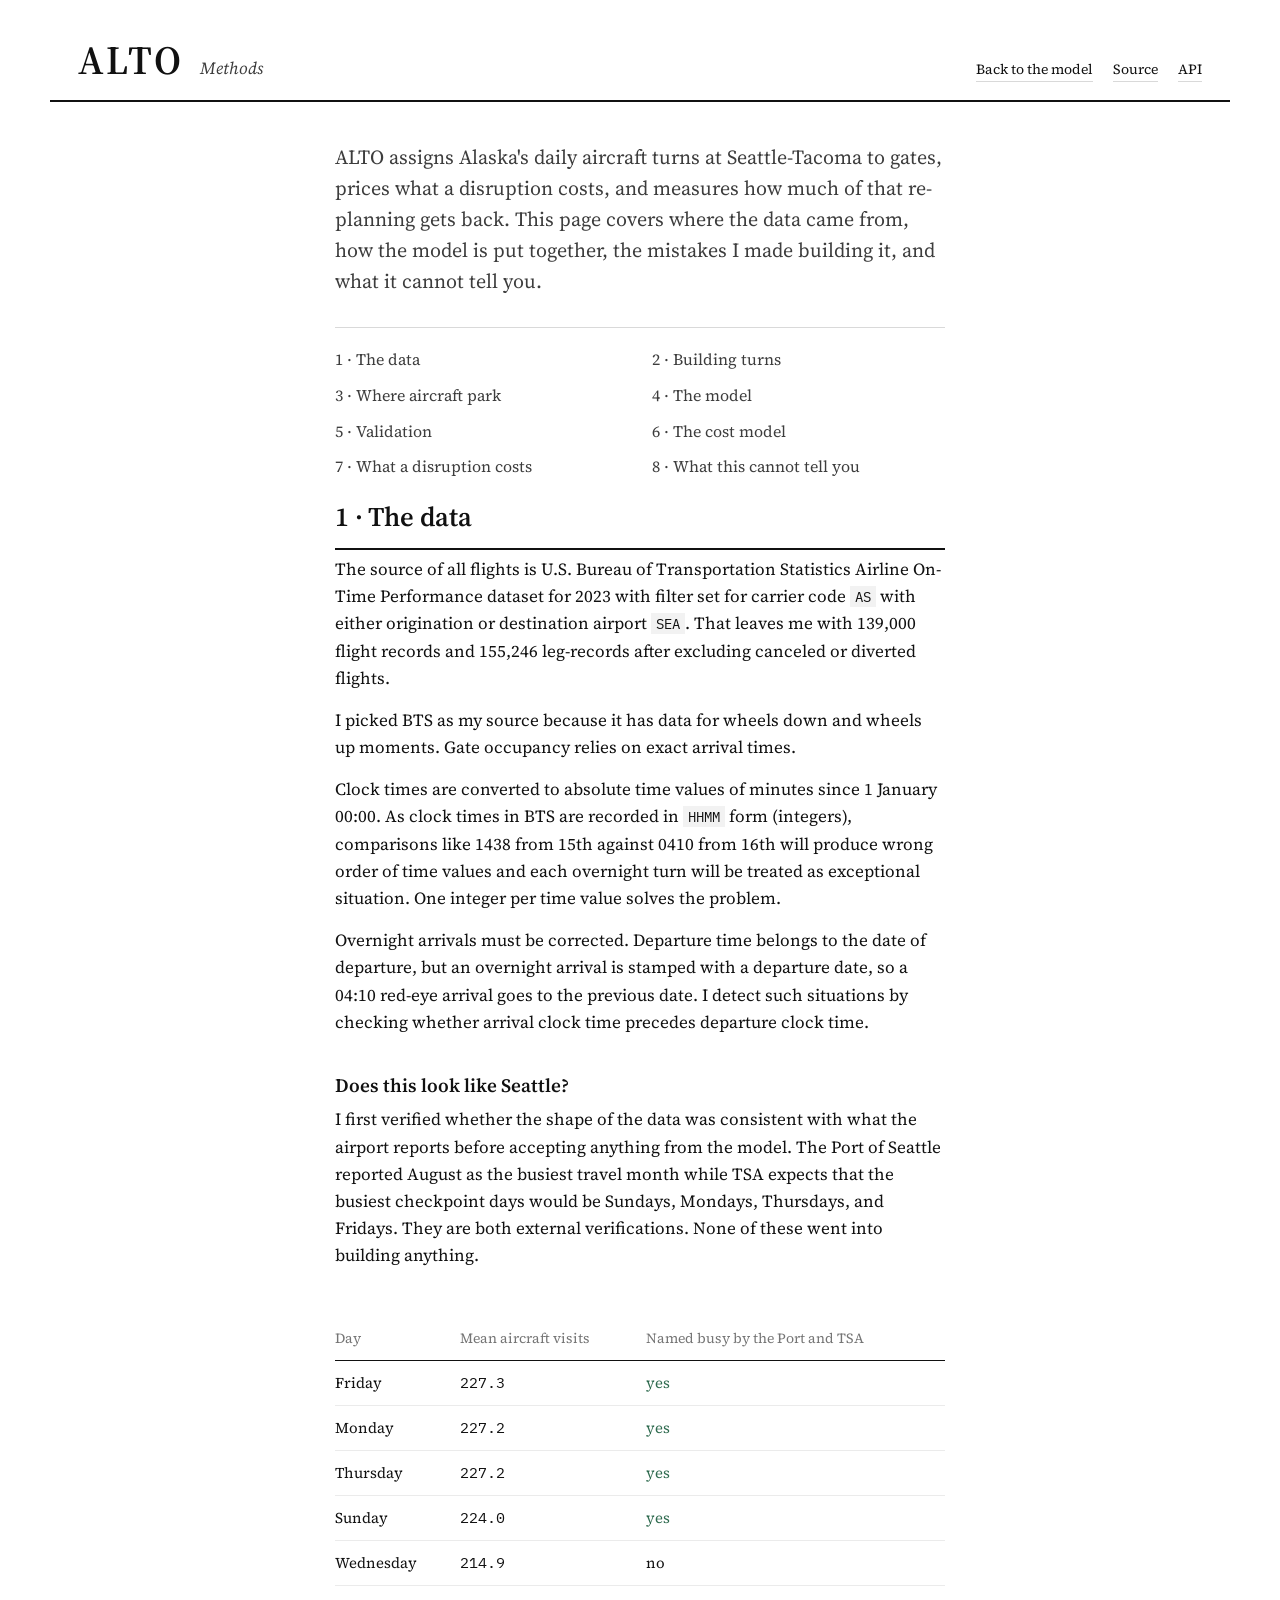
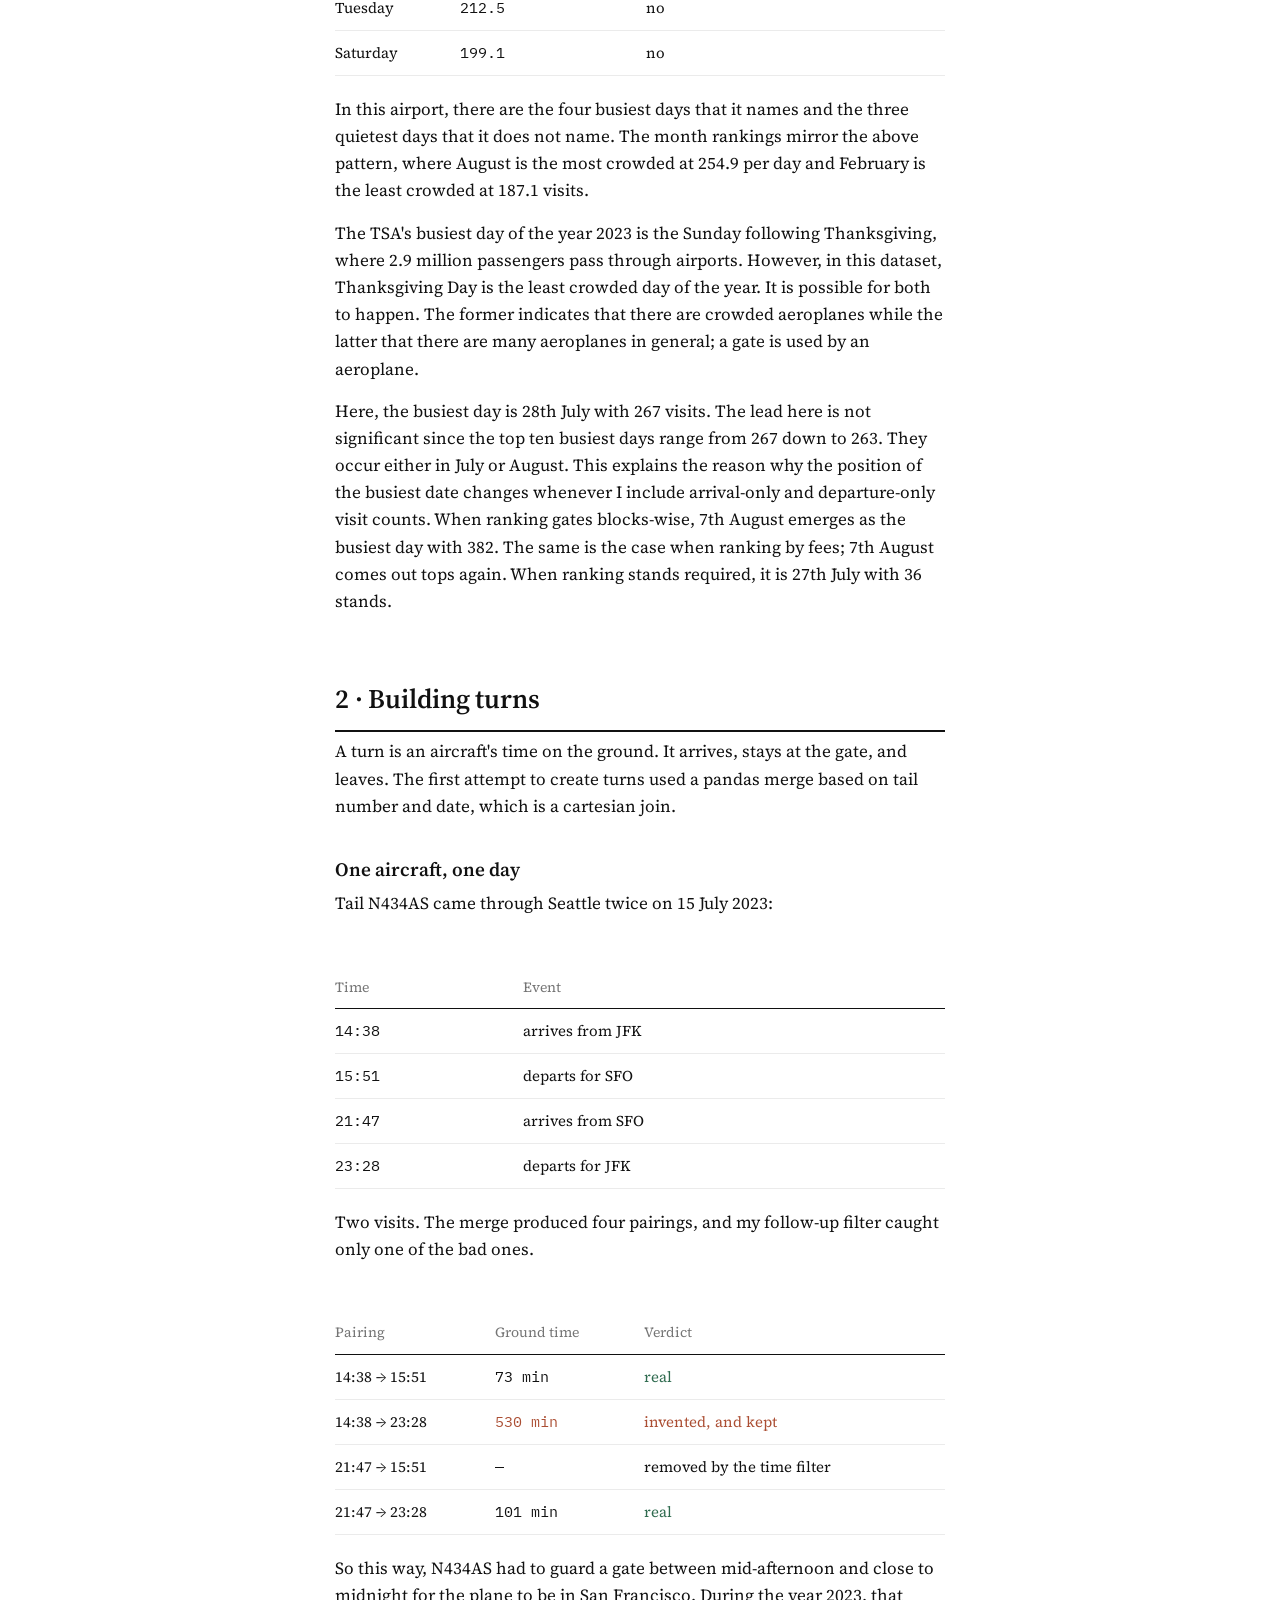
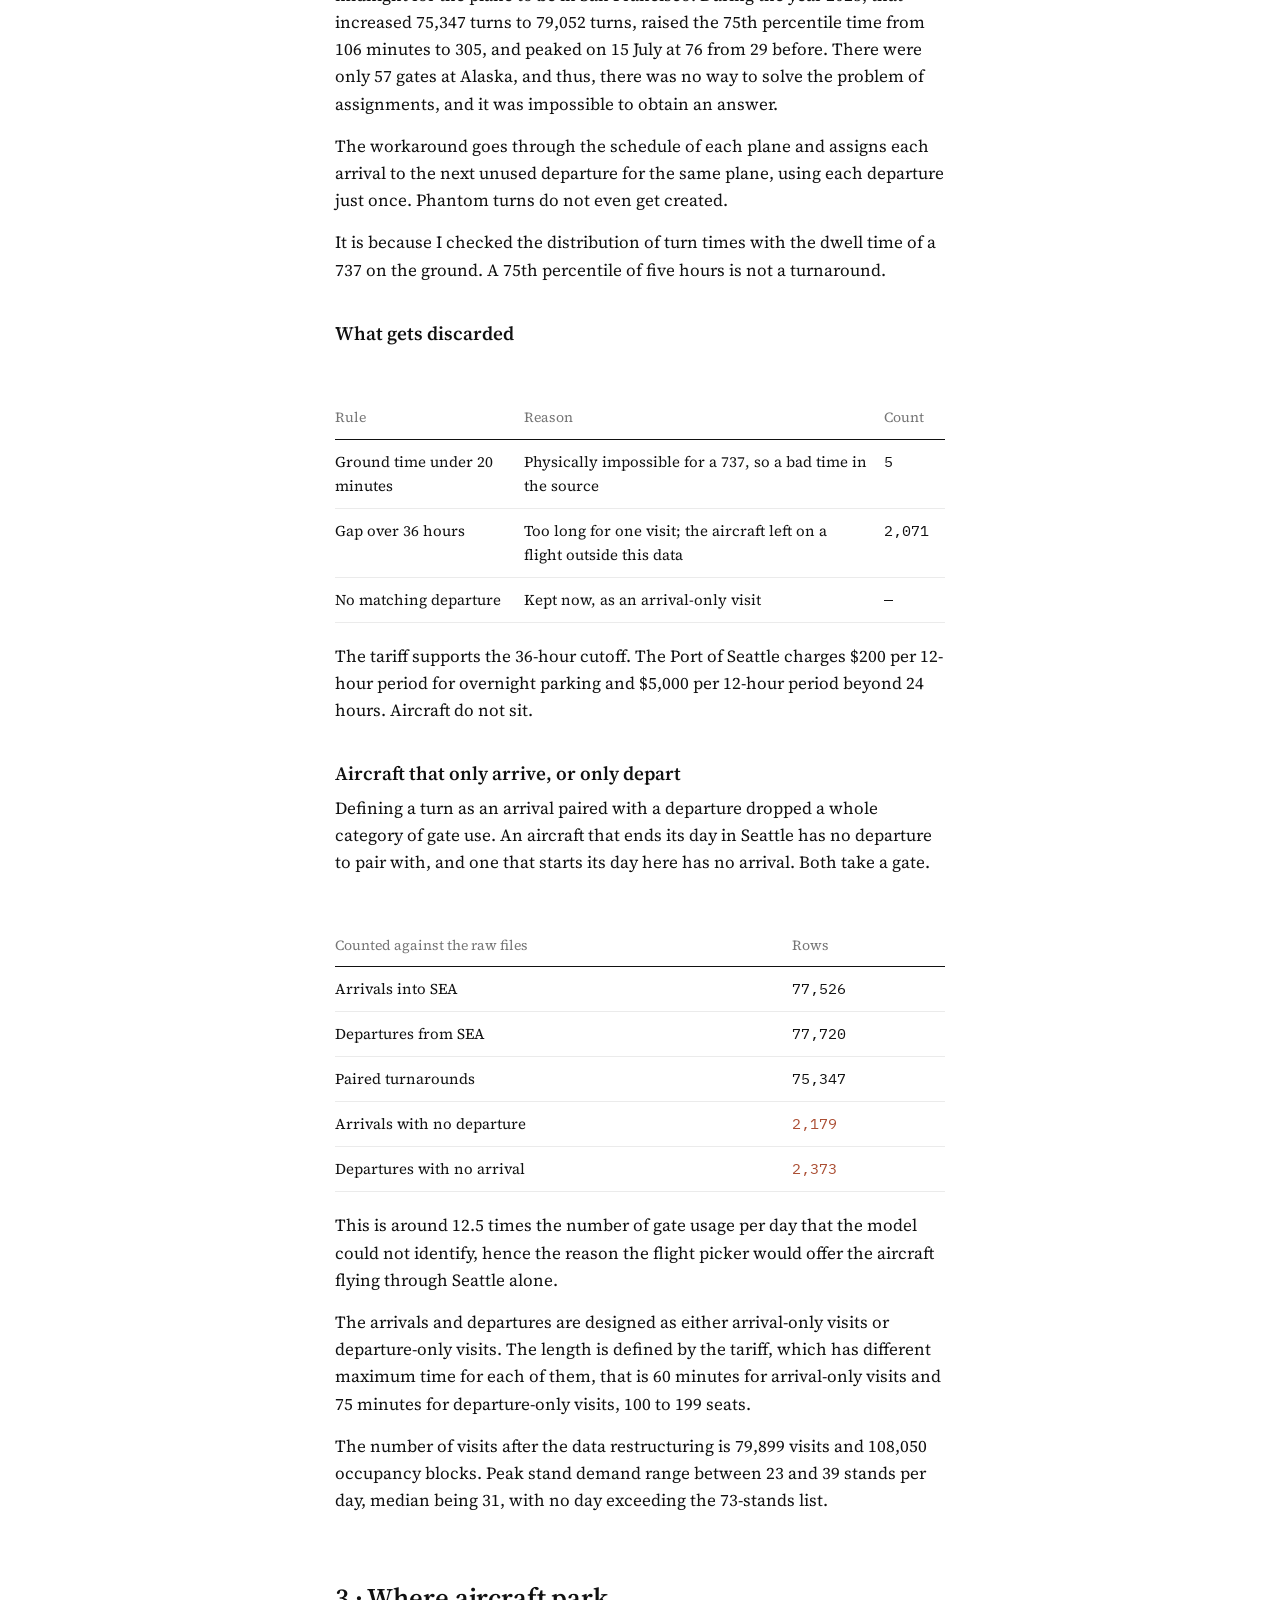
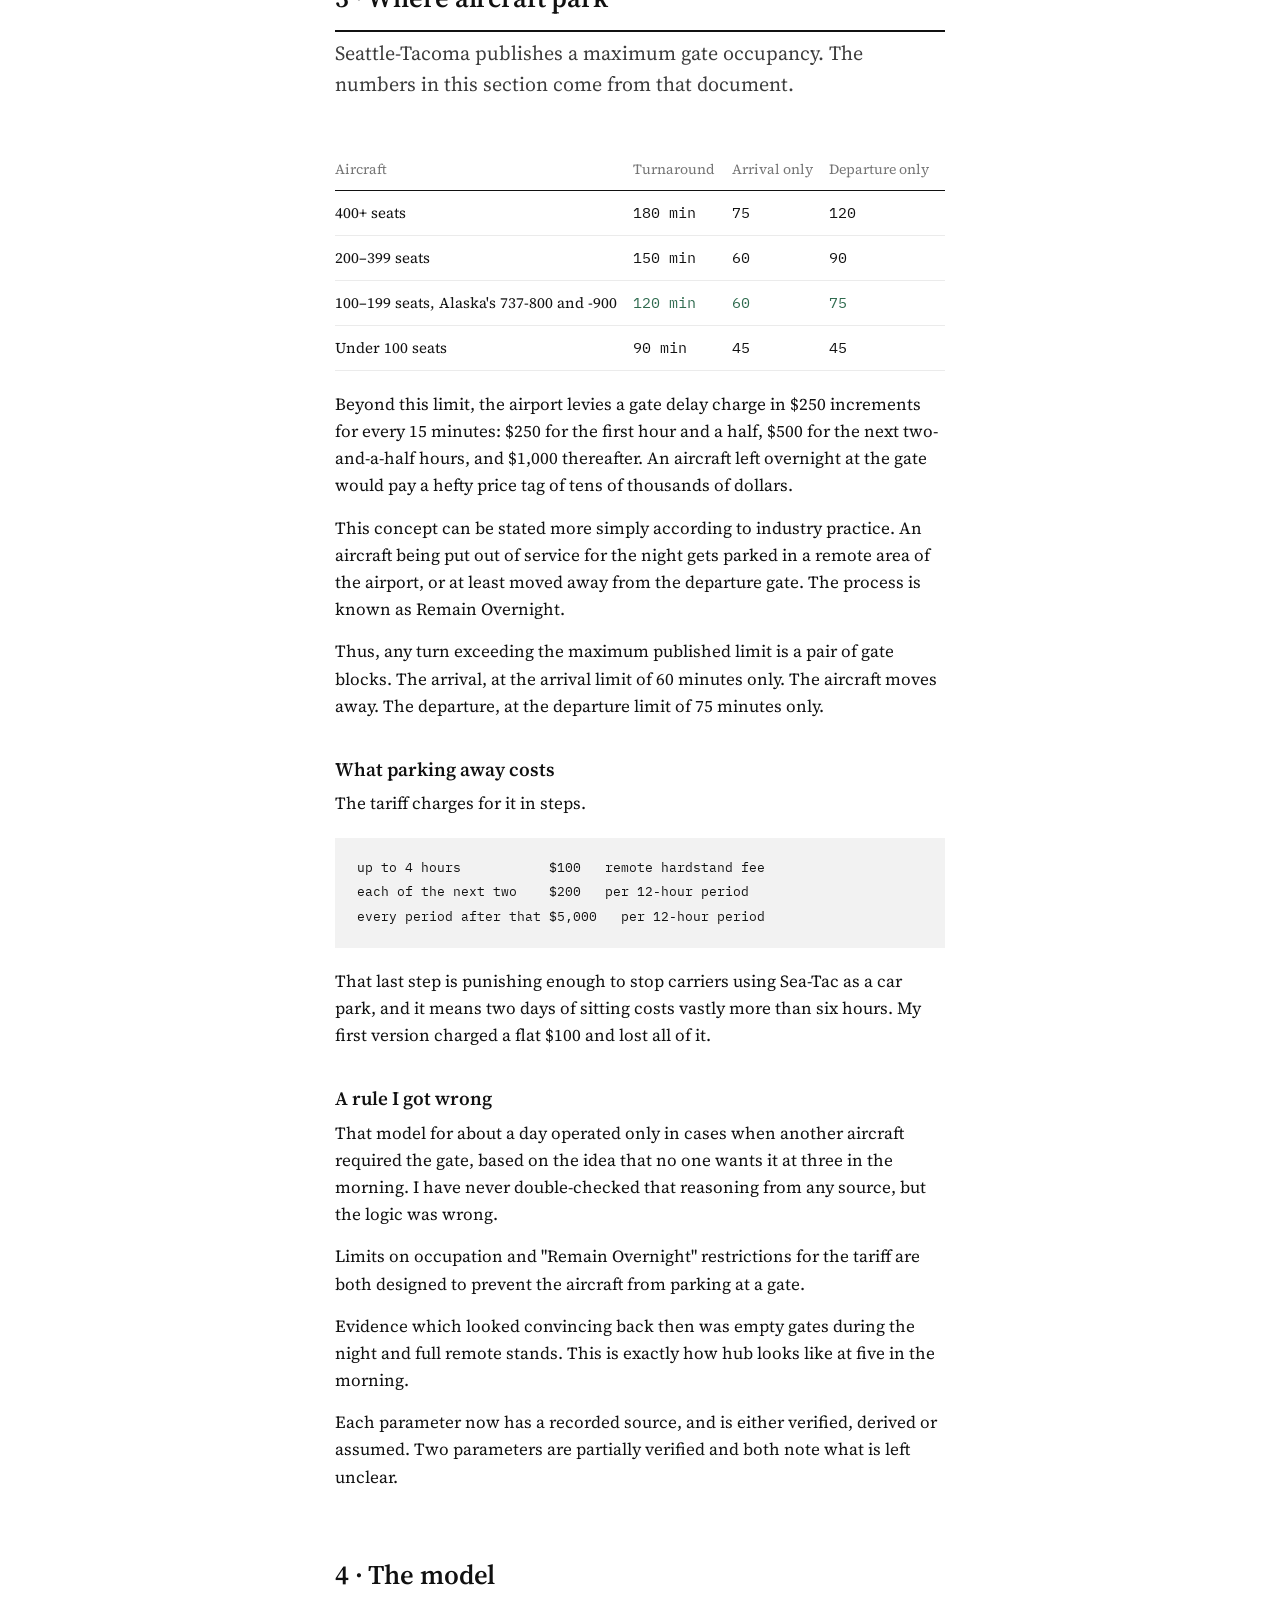
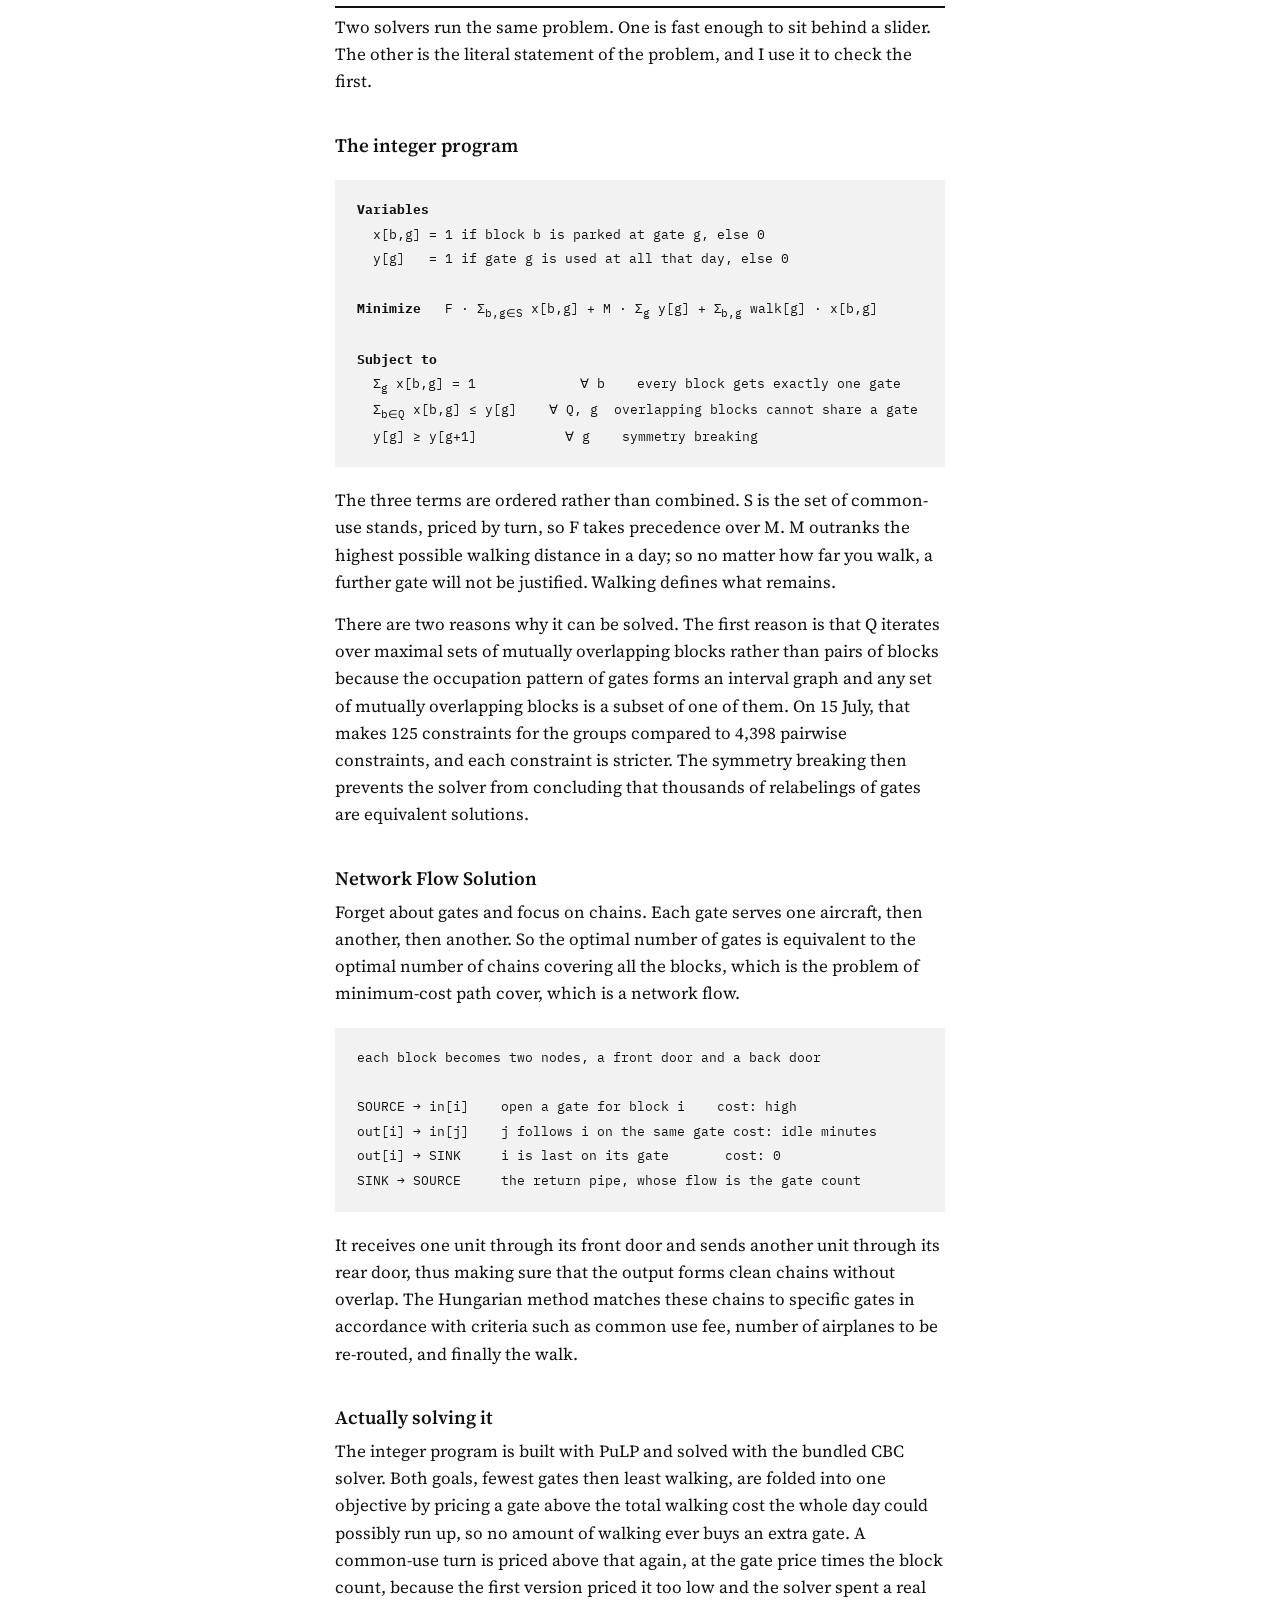
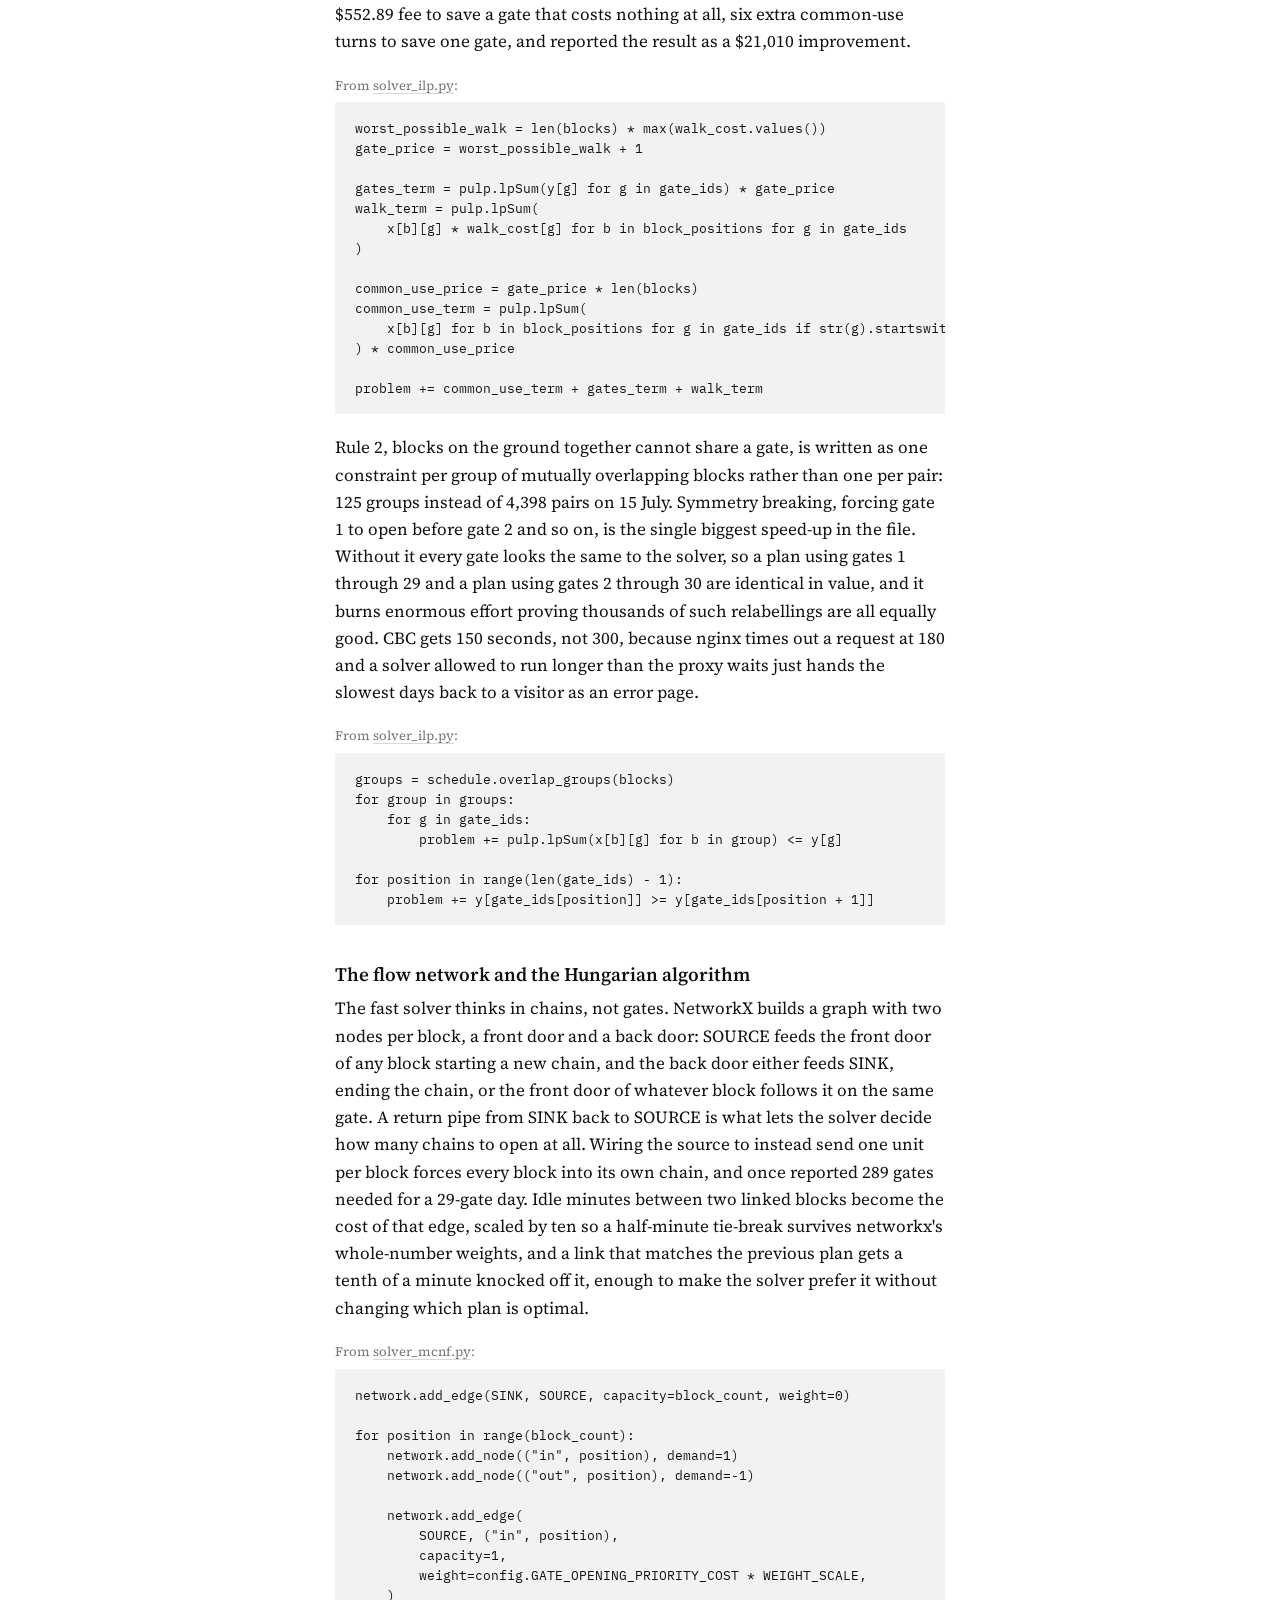
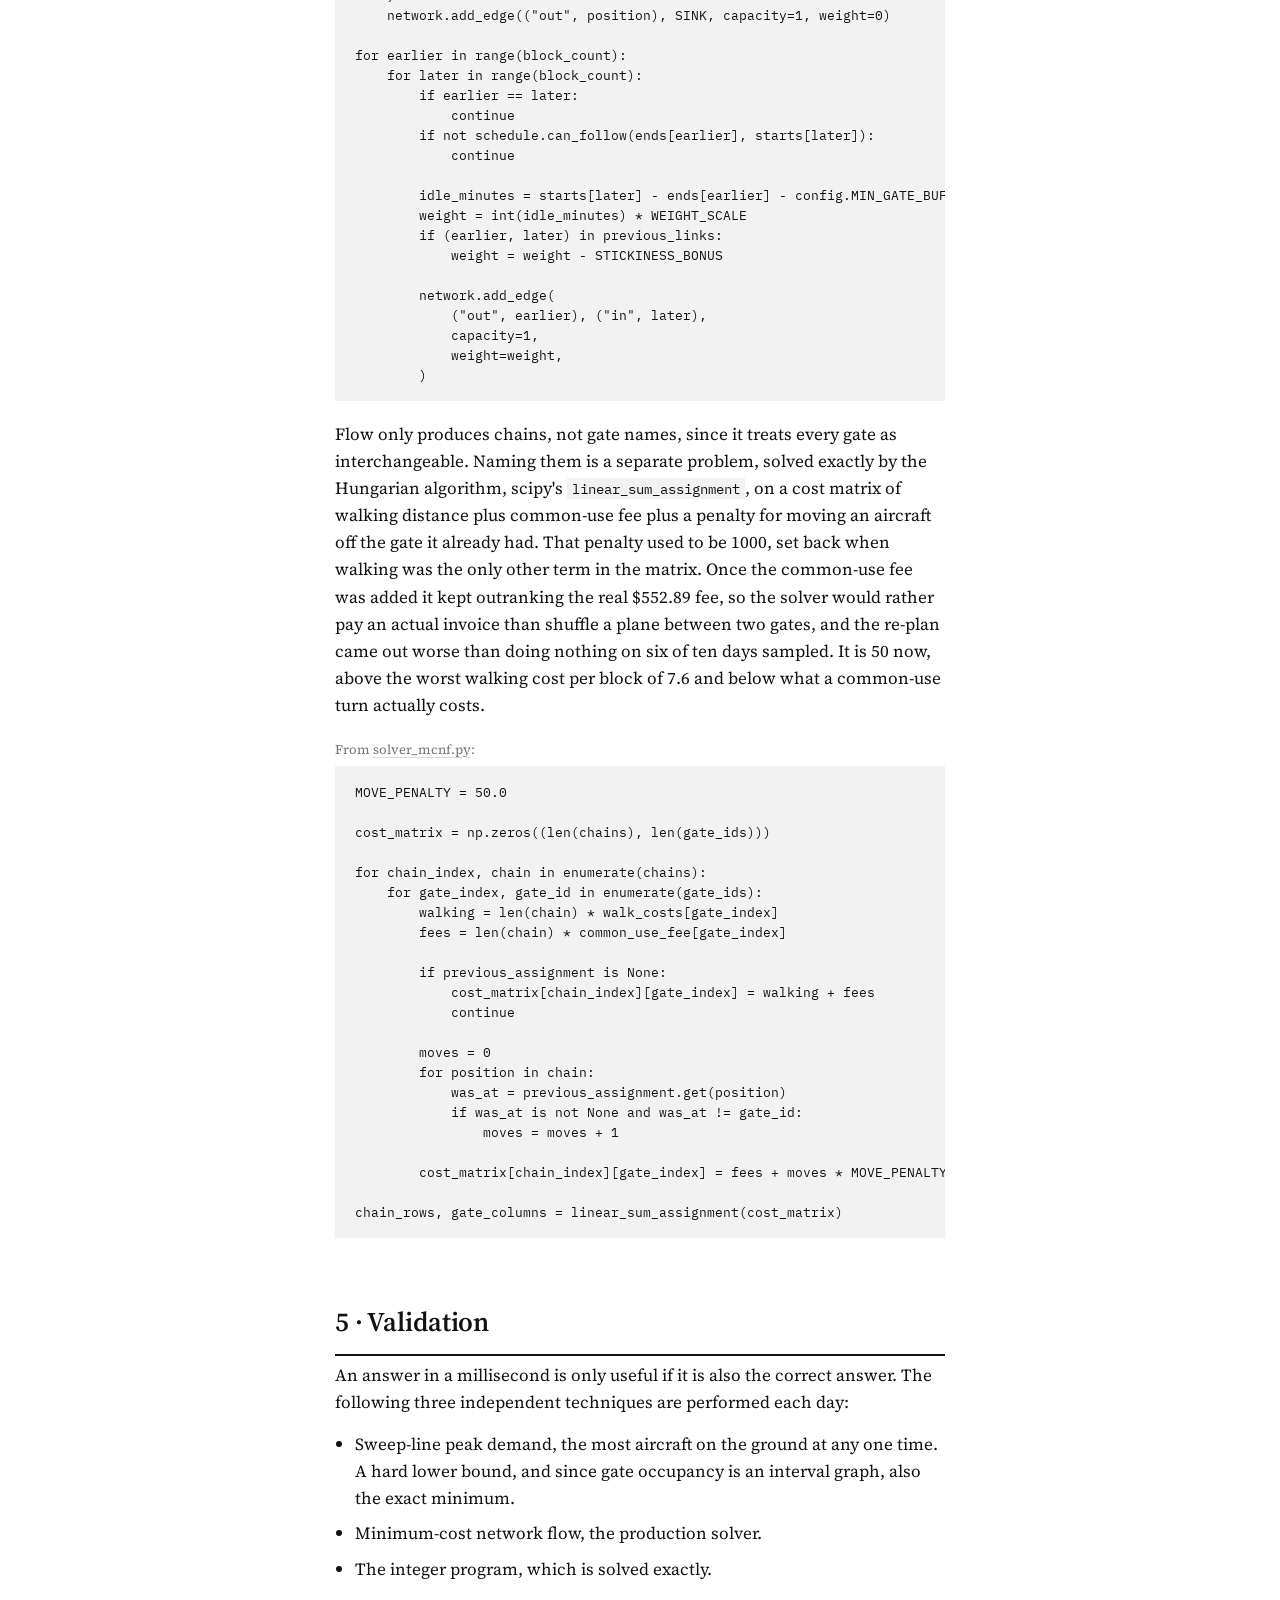
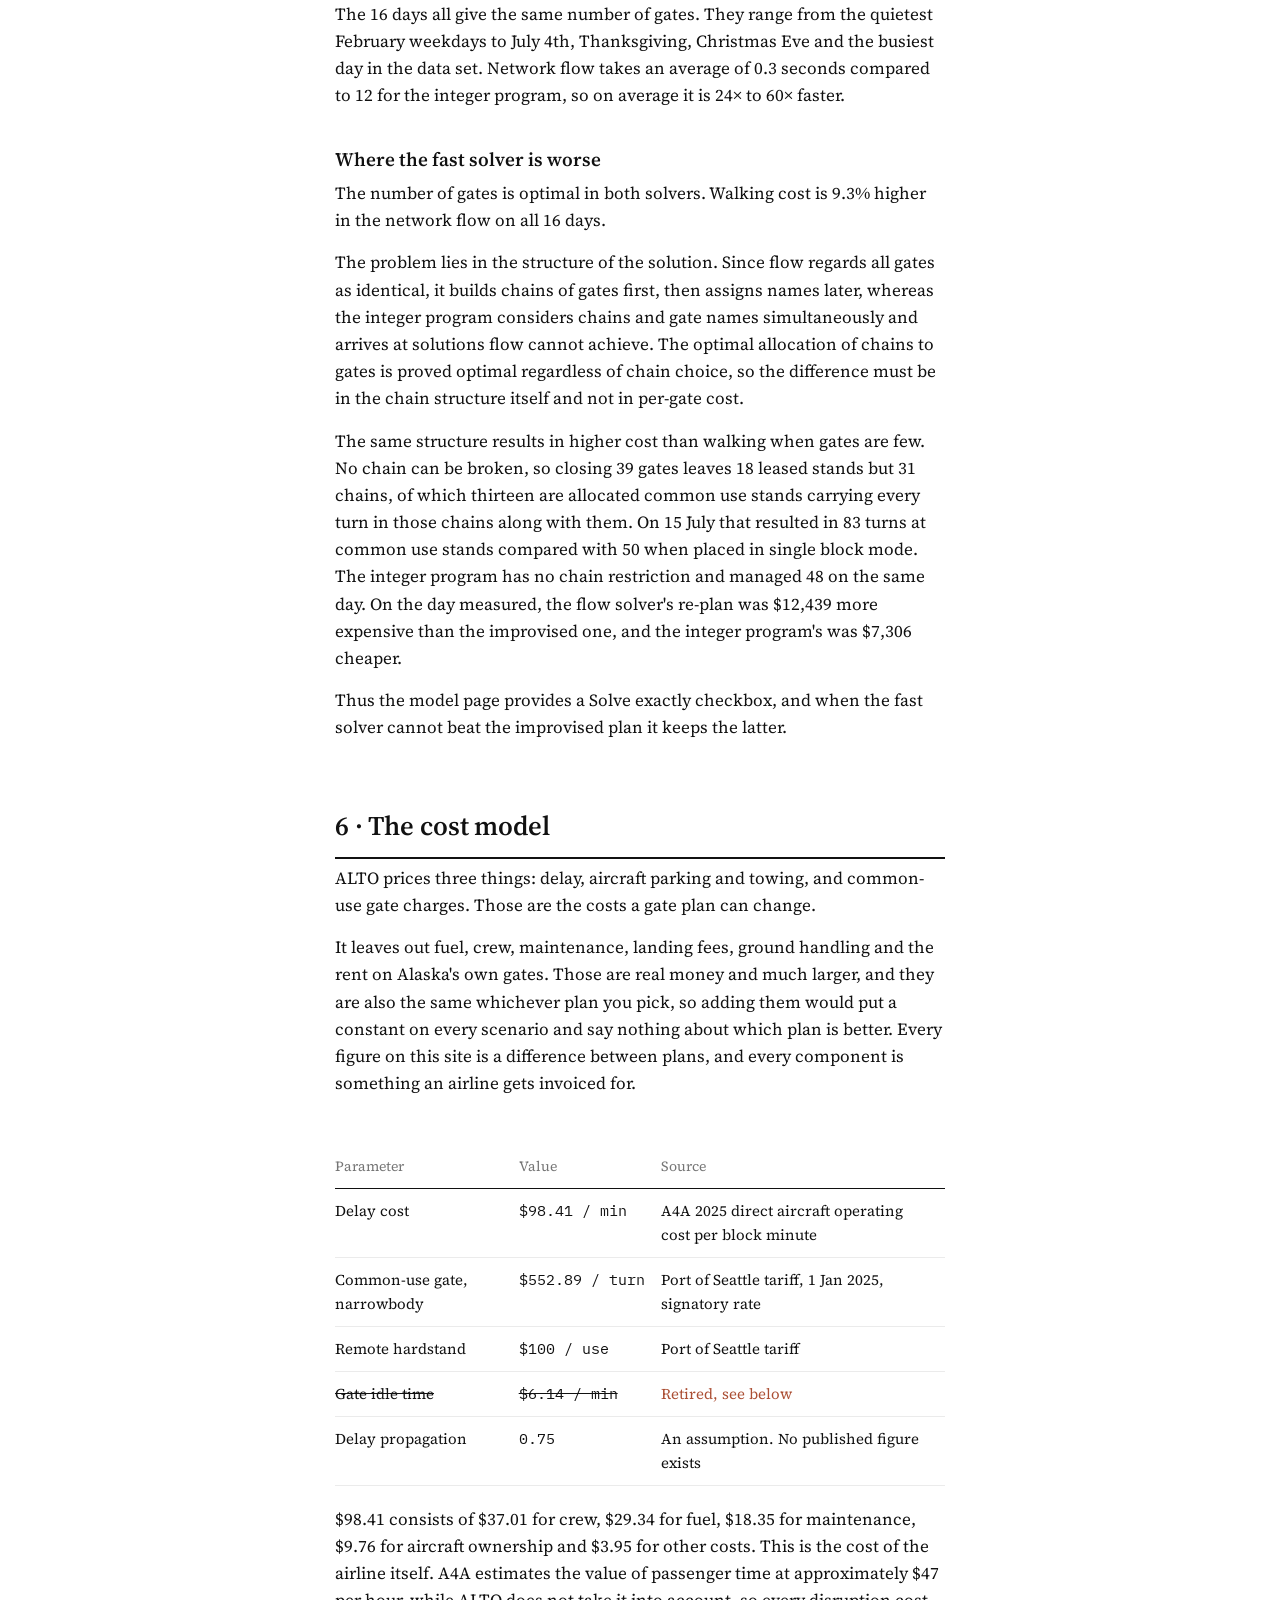
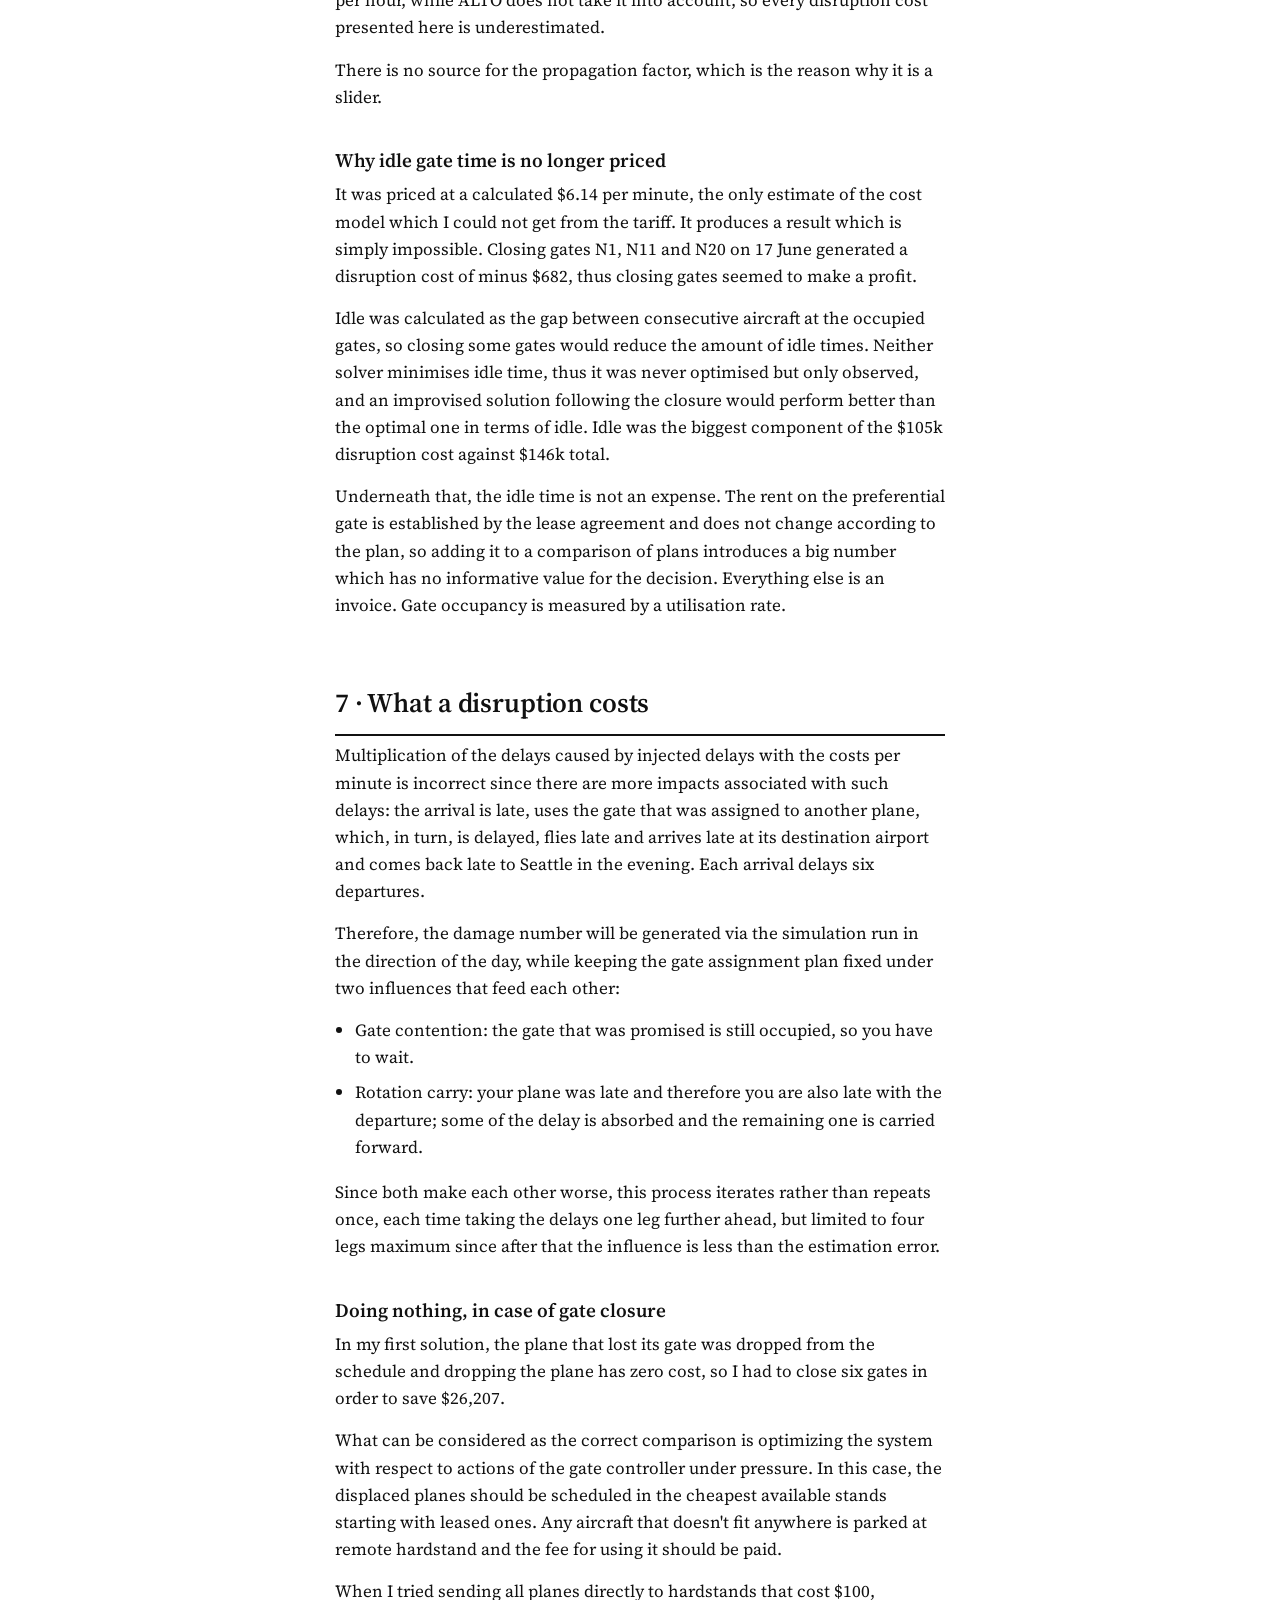
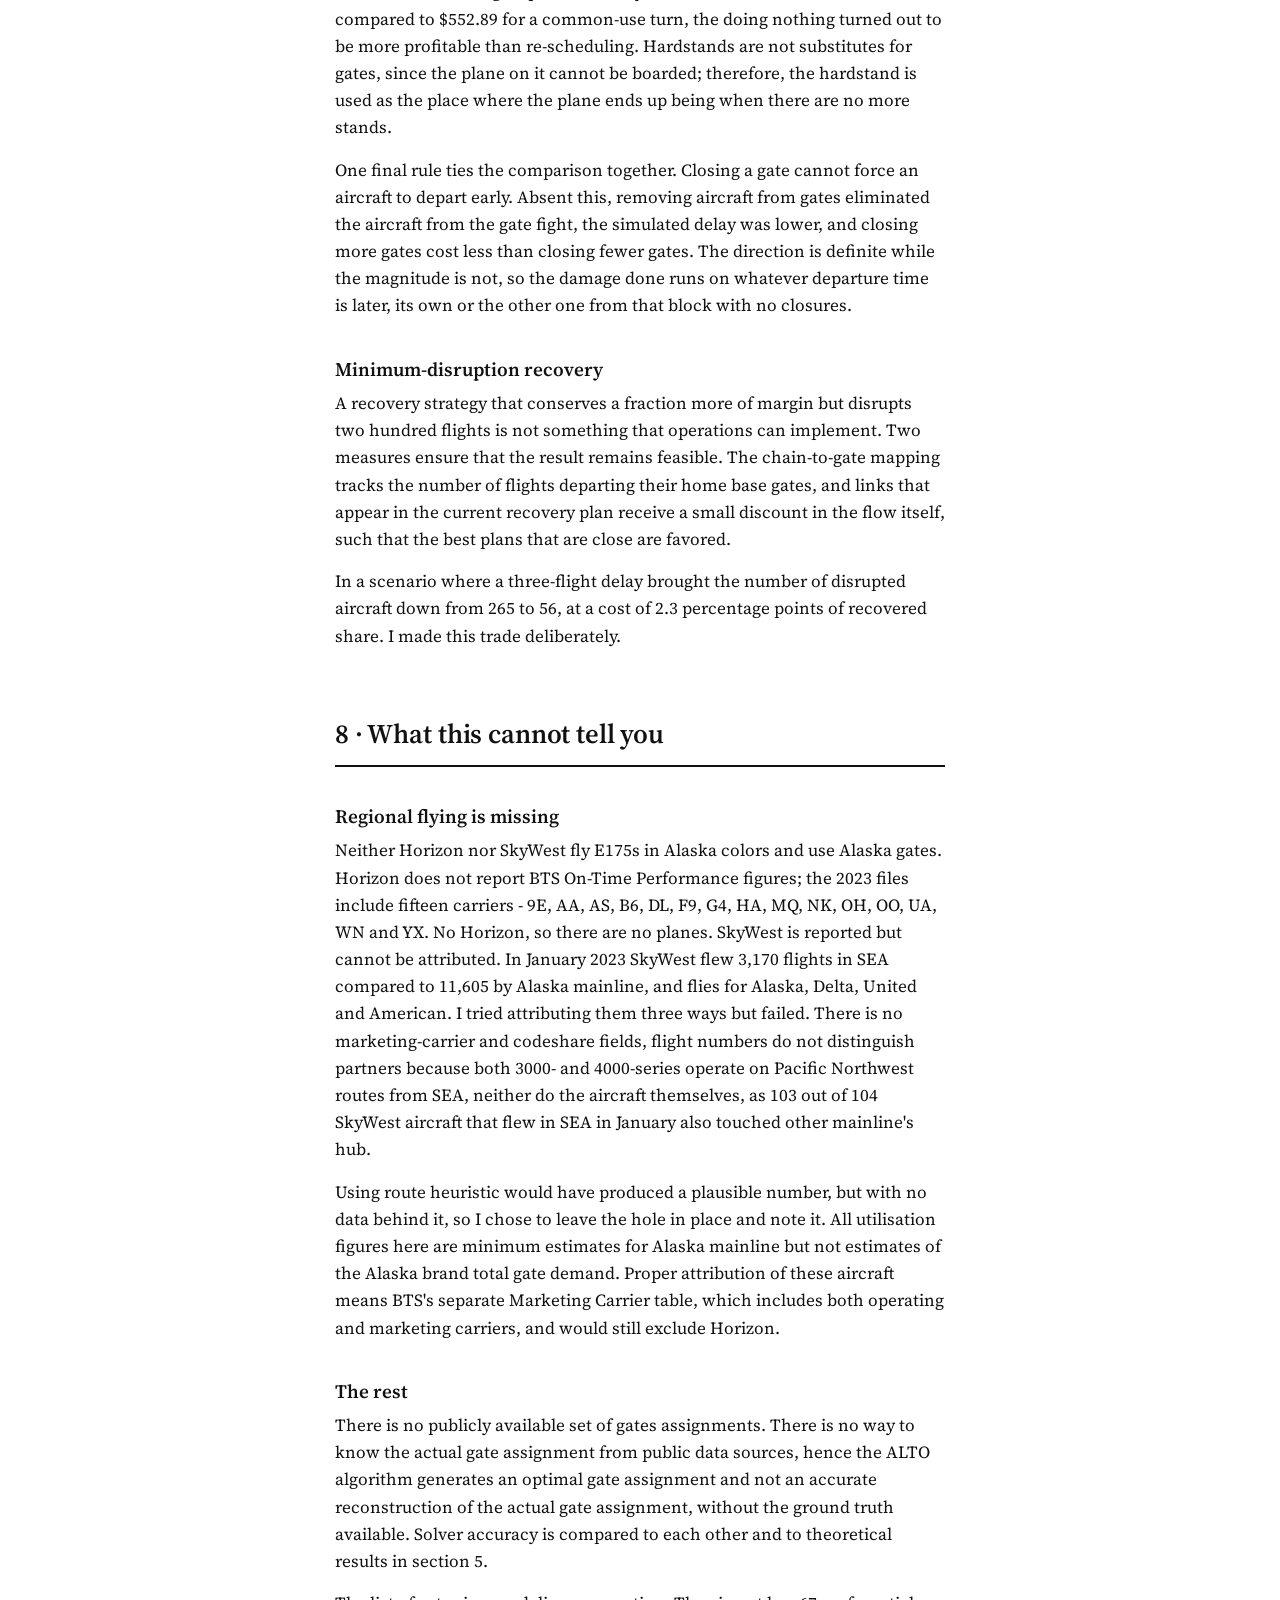
==== commit 54a90f5f: "Update 2026-08-30 11:20" ====
--- a/website/methods.html
+++ b/website/methods.html
@@ -8,7 +8,7 @@
 <link rel="preconnect" href="https://fonts.googleapis.com">
 <link rel="preconnect" href="https://fonts.gstatic.com" crossorigin>
 <link rel="stylesheet" href="https://fonts.googleapis.com/css2?family=IBM+Plex+Mono:wght@400;500&family=Source+Serif+4:ital,opsz,wght@0,8..60,400;0,8..60,600;1,8..60,400&display=swap">
-<link rel="stylesheet" href="style.css?v=1788110432">
+<link rel="stylesheet" href="style.css?v=1788114027">
 <style>
   /* The methods page is the same paper as the model page, set as a long-form
      document: one narrow reading column, hairline rules, no boxes. */
@@ -214,7 +214,7 @@
 <p>That model for about a day operated only in cases when another aircraft required the gate, based on the idea that no one wants it at three in the morning. I have never double-checked that reasoning from any source, but the logic was wrong.</p>
 <p>Limits on occupation and "Remain Overnight" restrictions for the tariff are both designed to prevent the aircraft from parking at a gate.</p>
 <p>Evidence which looked convincing back then was empty gates during the night and full remote stands. This is exactly how hub looks like at five in the morning.</p>
-<p>Each parameter now includes its source in <a href="https://github.com/etroesh/alto/blob/main/docs/verification.md">docs/verification.md</a> and is either verified, derived or assumed. Two parameters are partially verified and both mention what is left unclear.</p>
+<p>Each parameter now has a recorded source, and is either verified, derived or assumed. Two parameters are partially verified and both note what is left unclear.</p>
 
 <!-- 4 -->
 <h2 id="model">4 · The model</h2>
@@ -398,6 +398,9 @@
 <p>The 2023 flights are priced using the 2025 rates. The rates and the agreement are up to date while the flights are two years old, however that is fine since they are used only for relative comparison.</p>
 <p>Disruption costs do not include passenger time value, which is about $47 per hour according to A4A. It will definitely increase disruption costs if included.</p>
 
+<h2 id="built">A note on how this was built</h2>
+<p>The model, the formulation and the theory on this page are mine. I used AI to help build it, mainly the website and the engineering around it, and to make it more robust than what I had built on my own.</p>
+
 <h2>Sources</h2>
 <ul>
   <li><a href="https://www.transtats.bts.gov/DL_SelectFields.aspx?gnoyr_VQ=FGJ">BTS — Airline On-Time Performance, 2023</a></li>
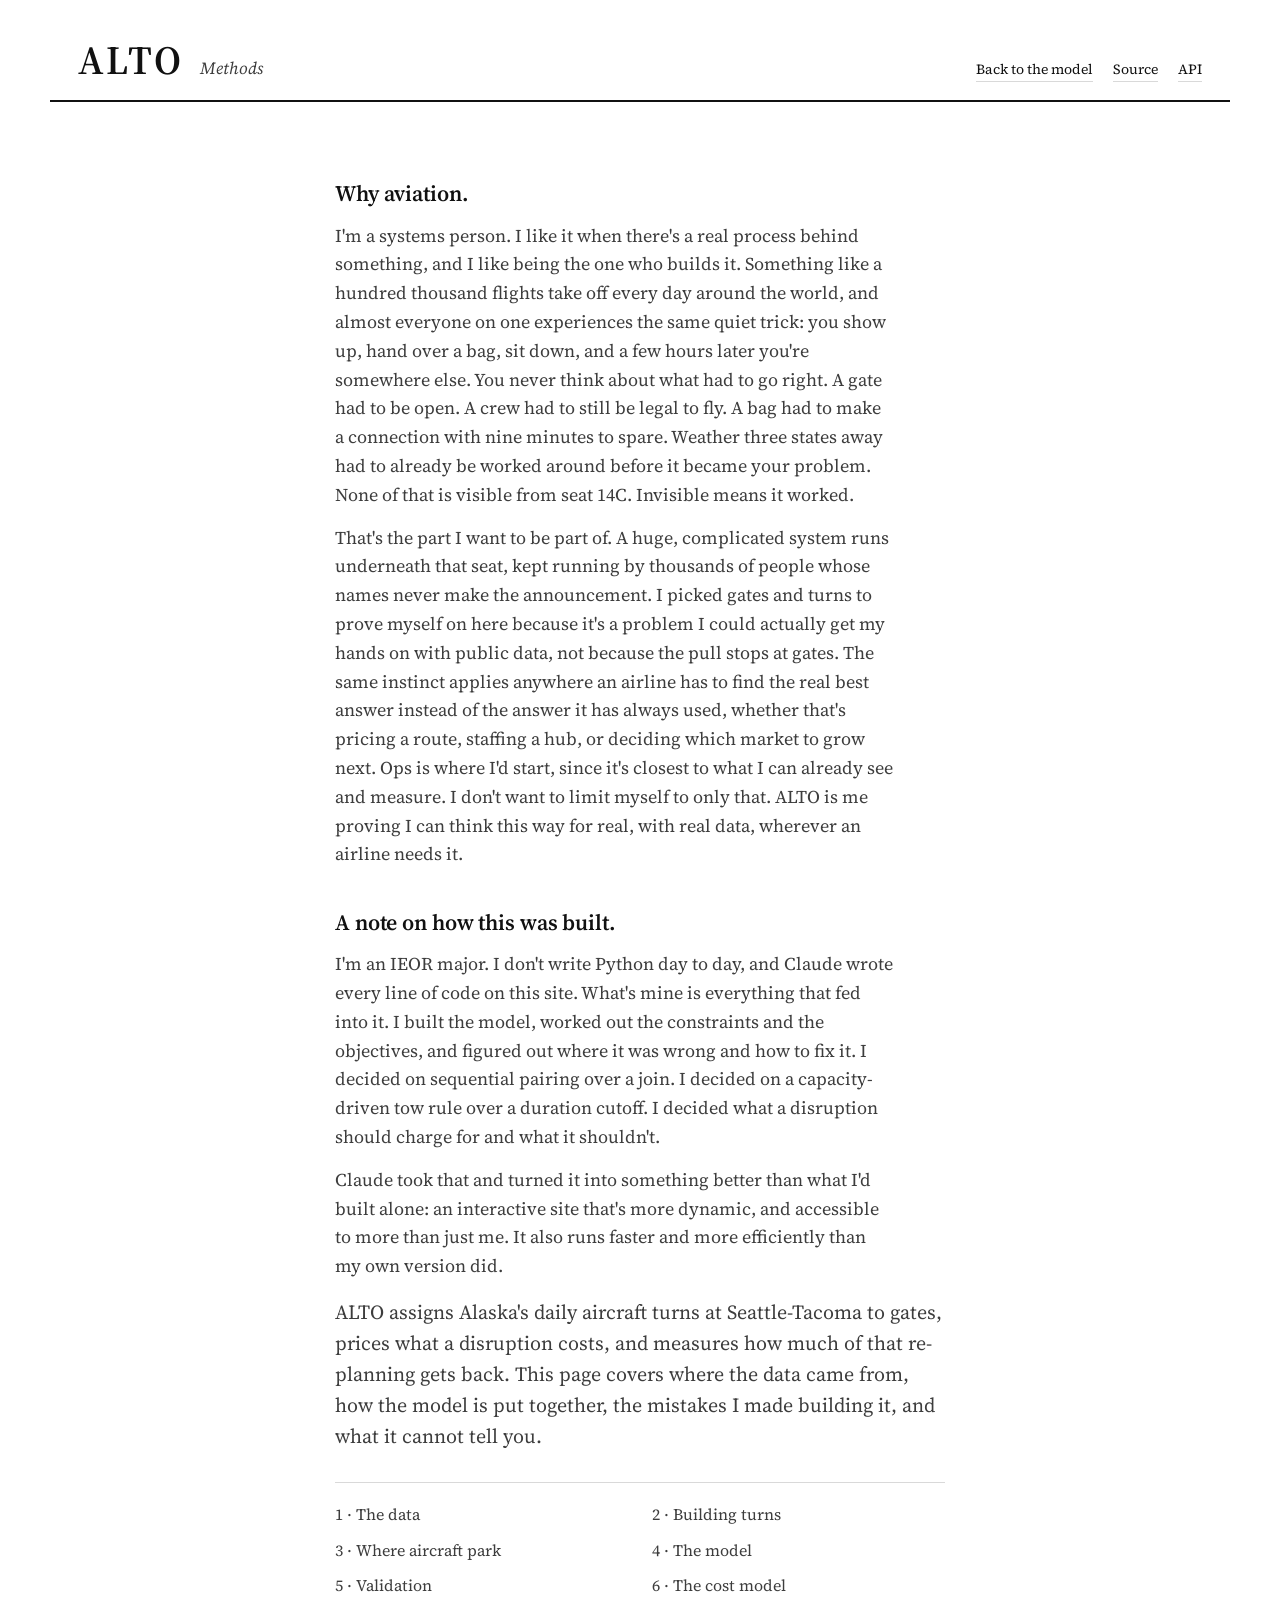
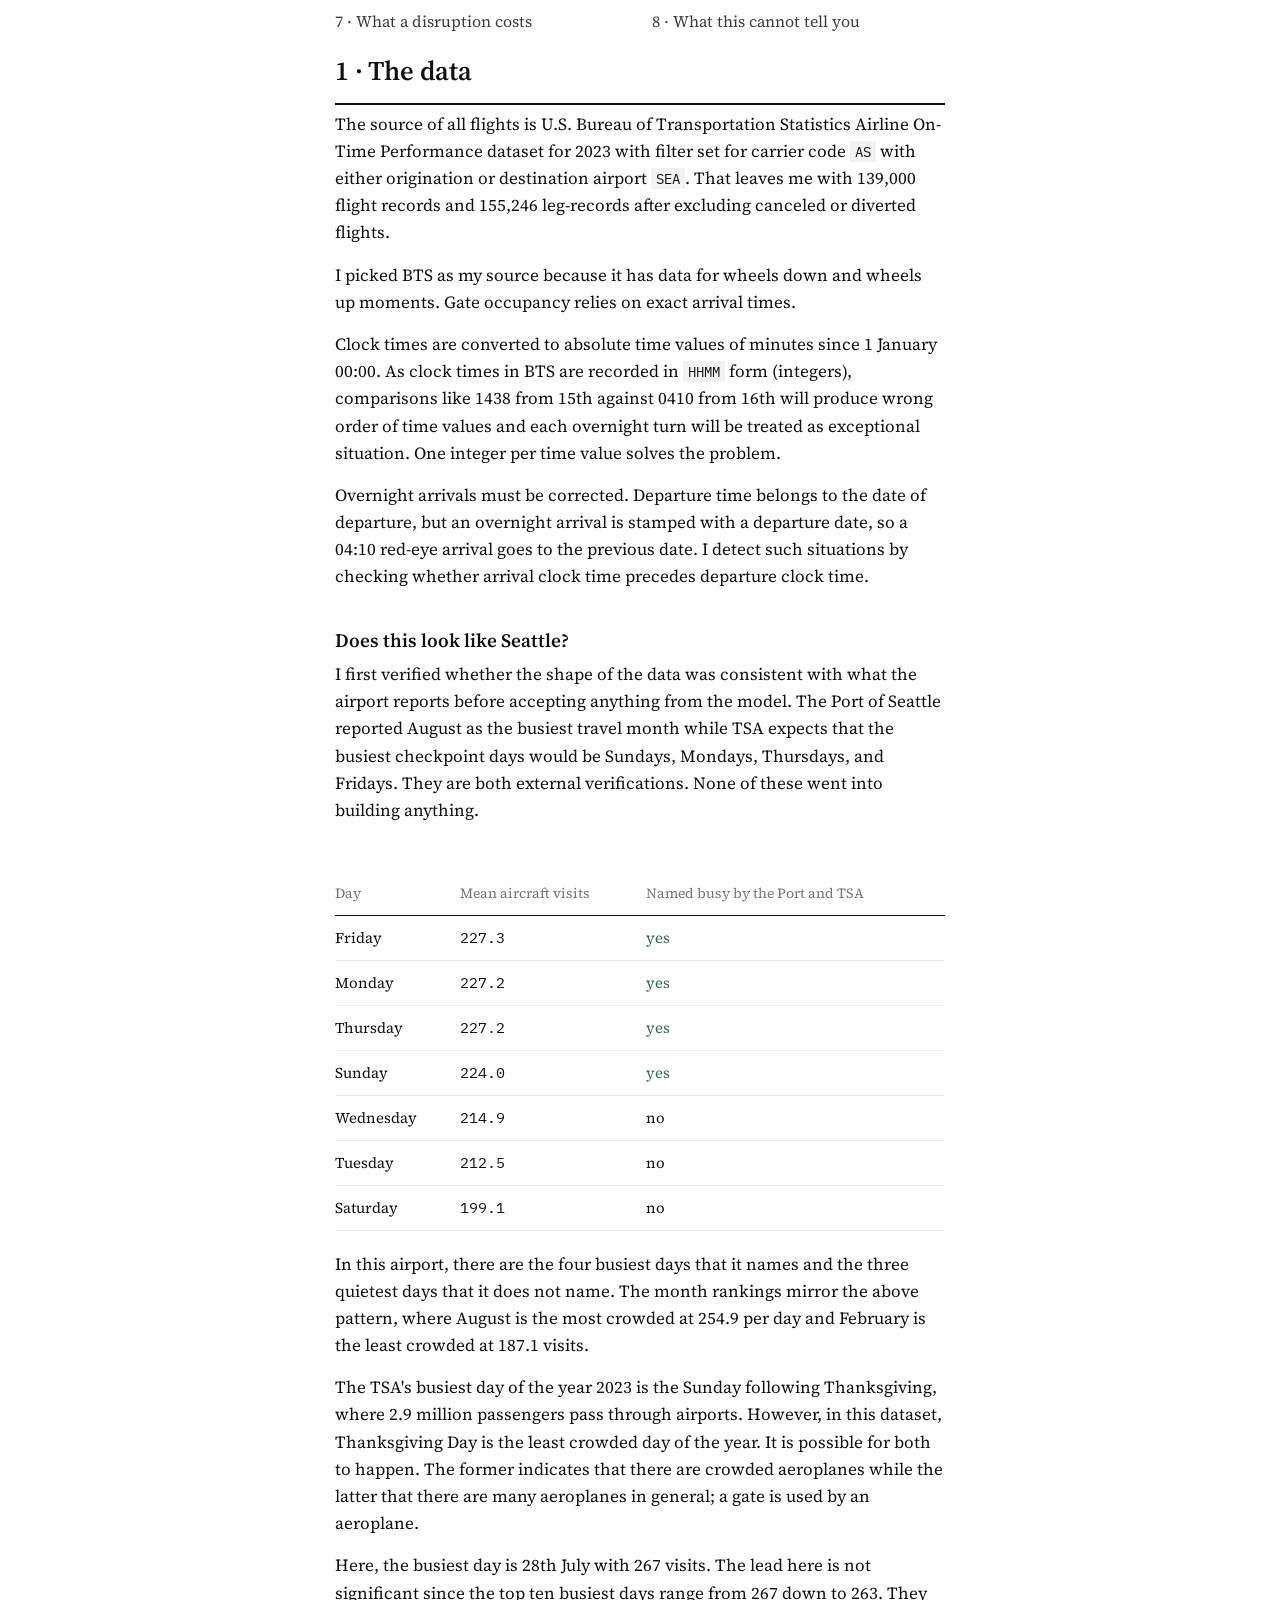
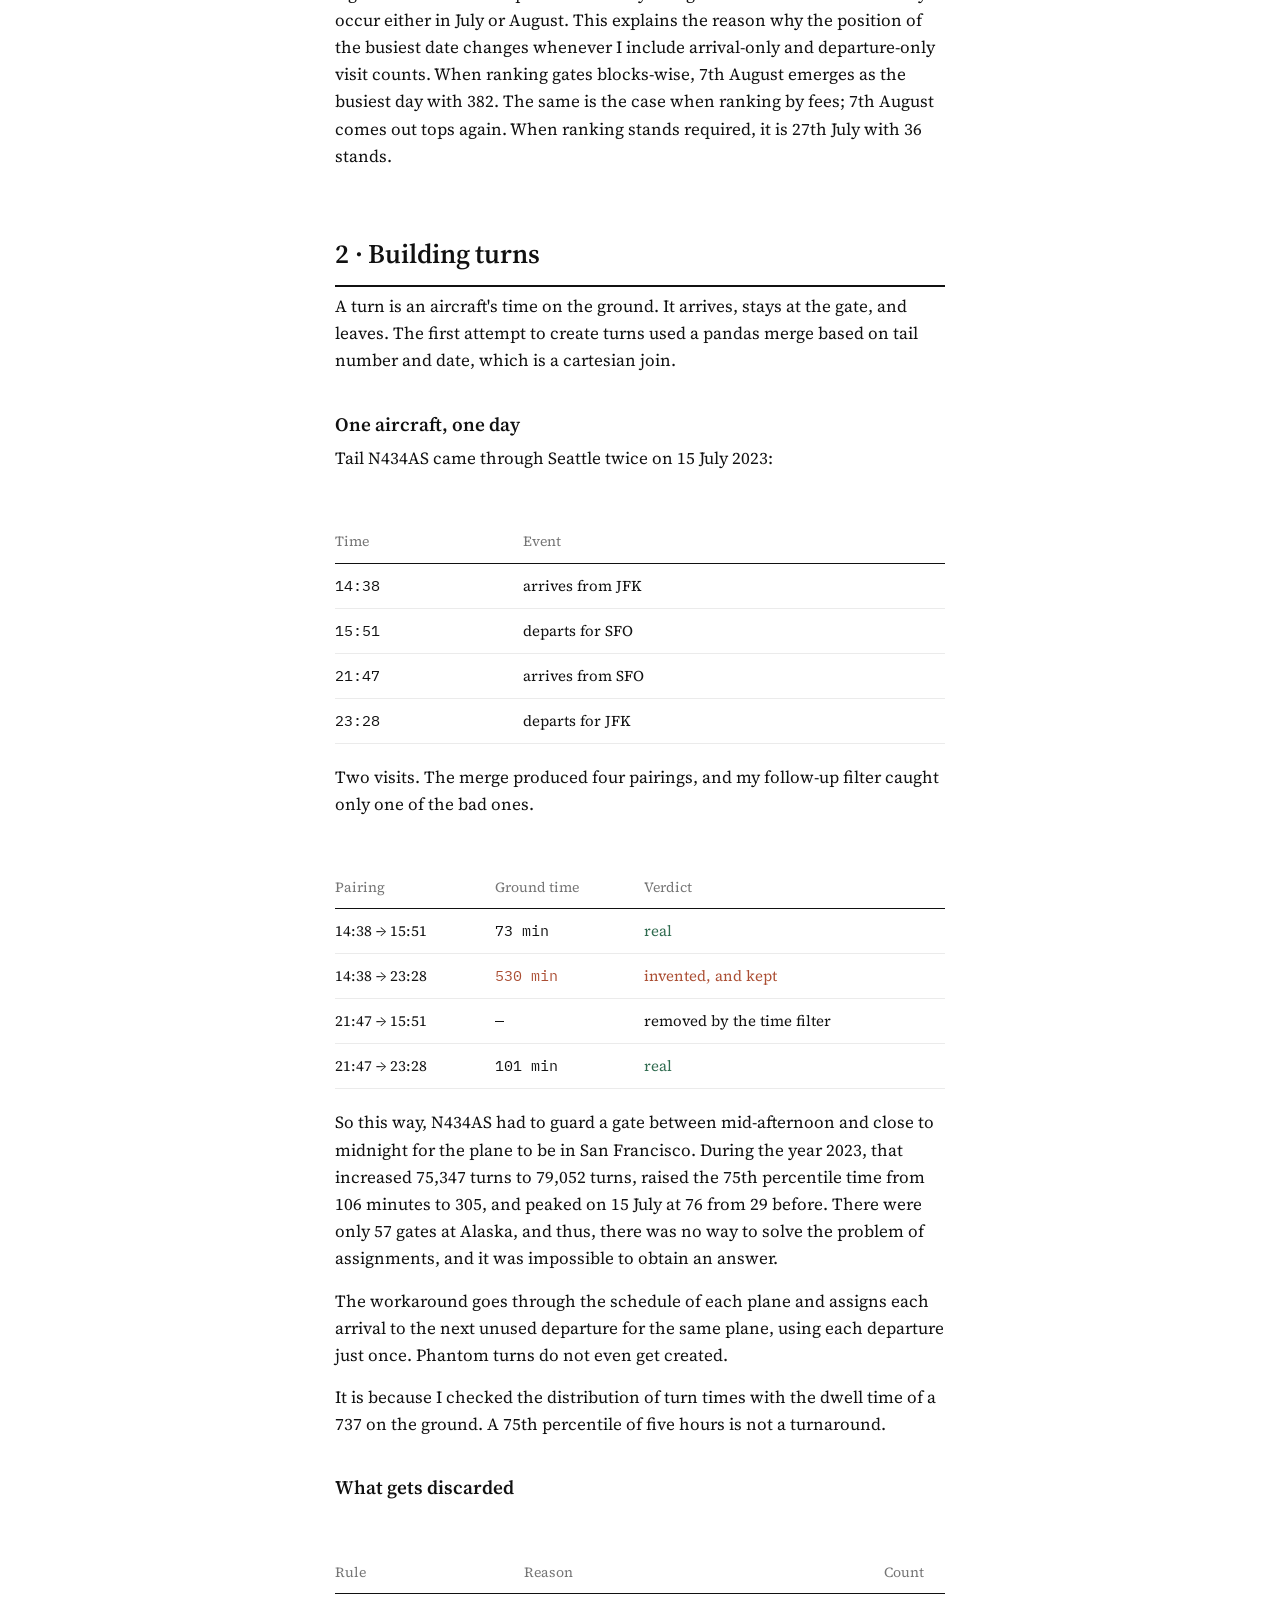
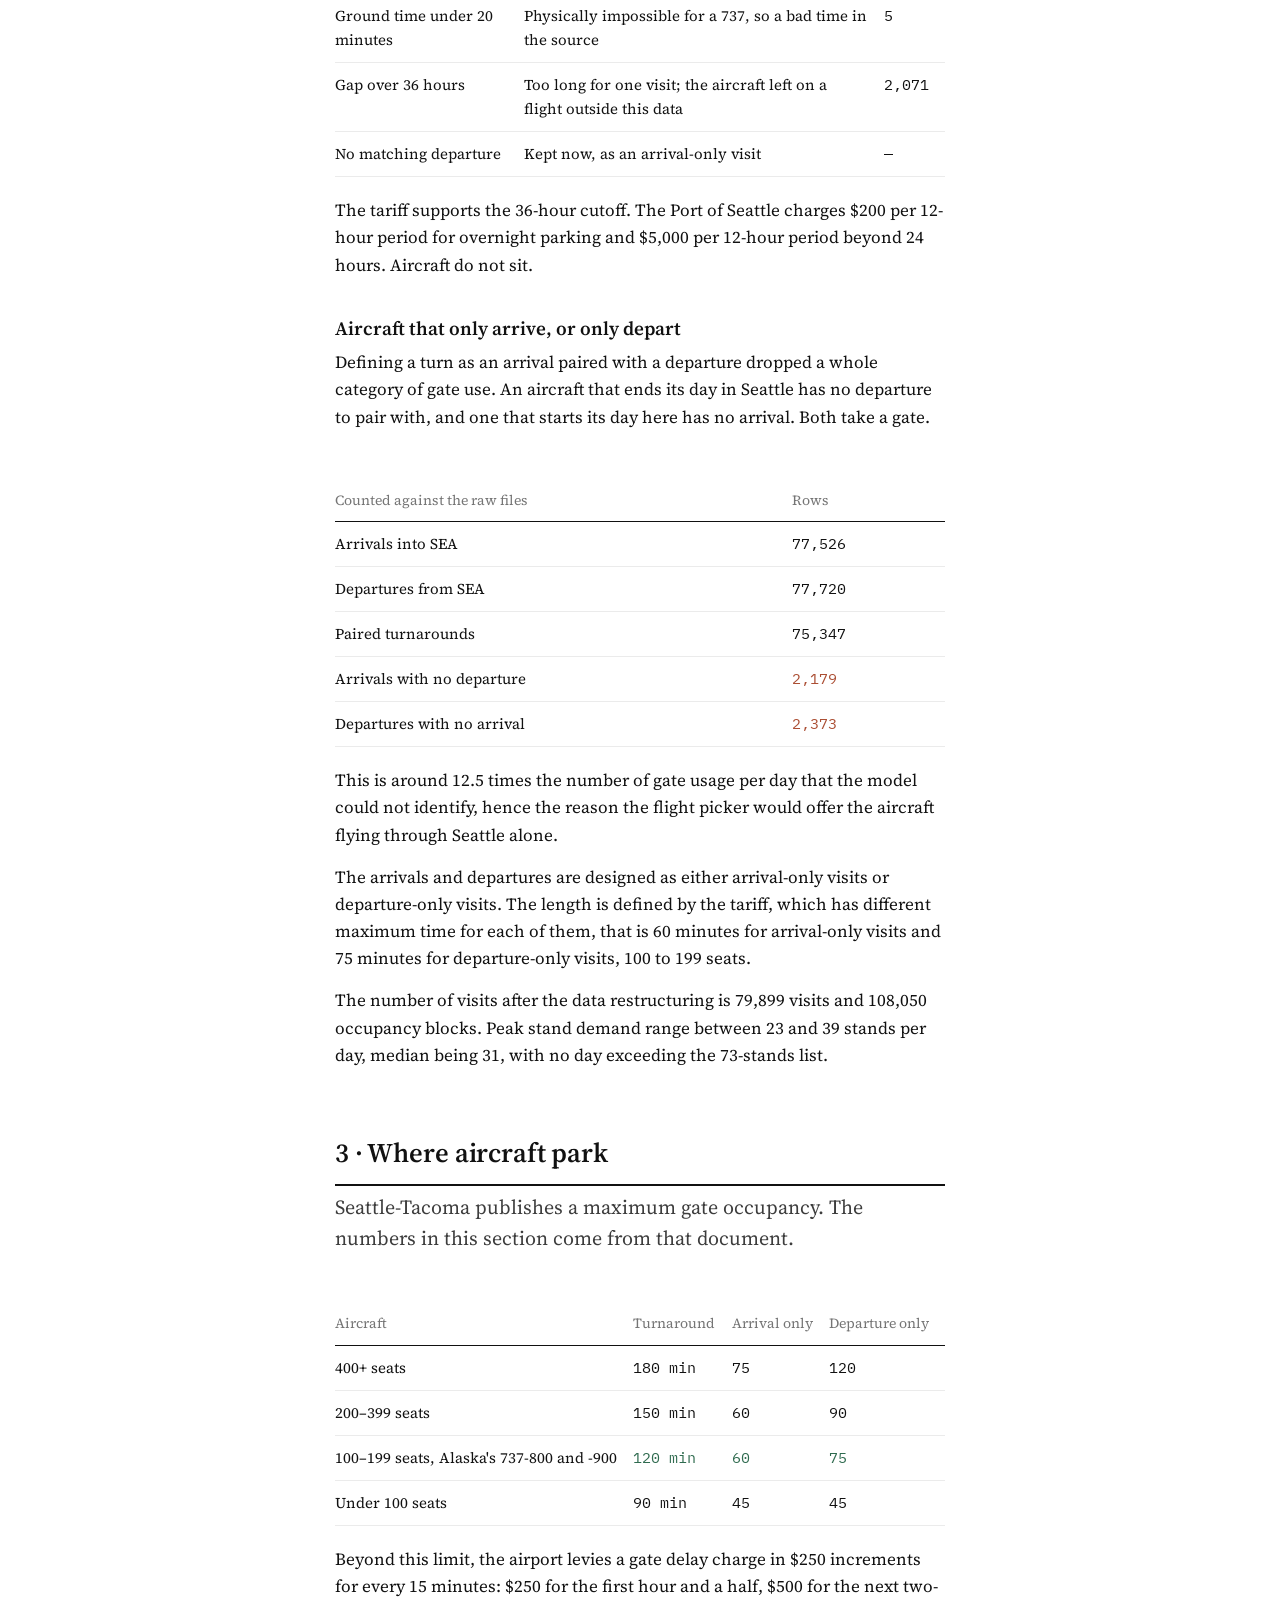
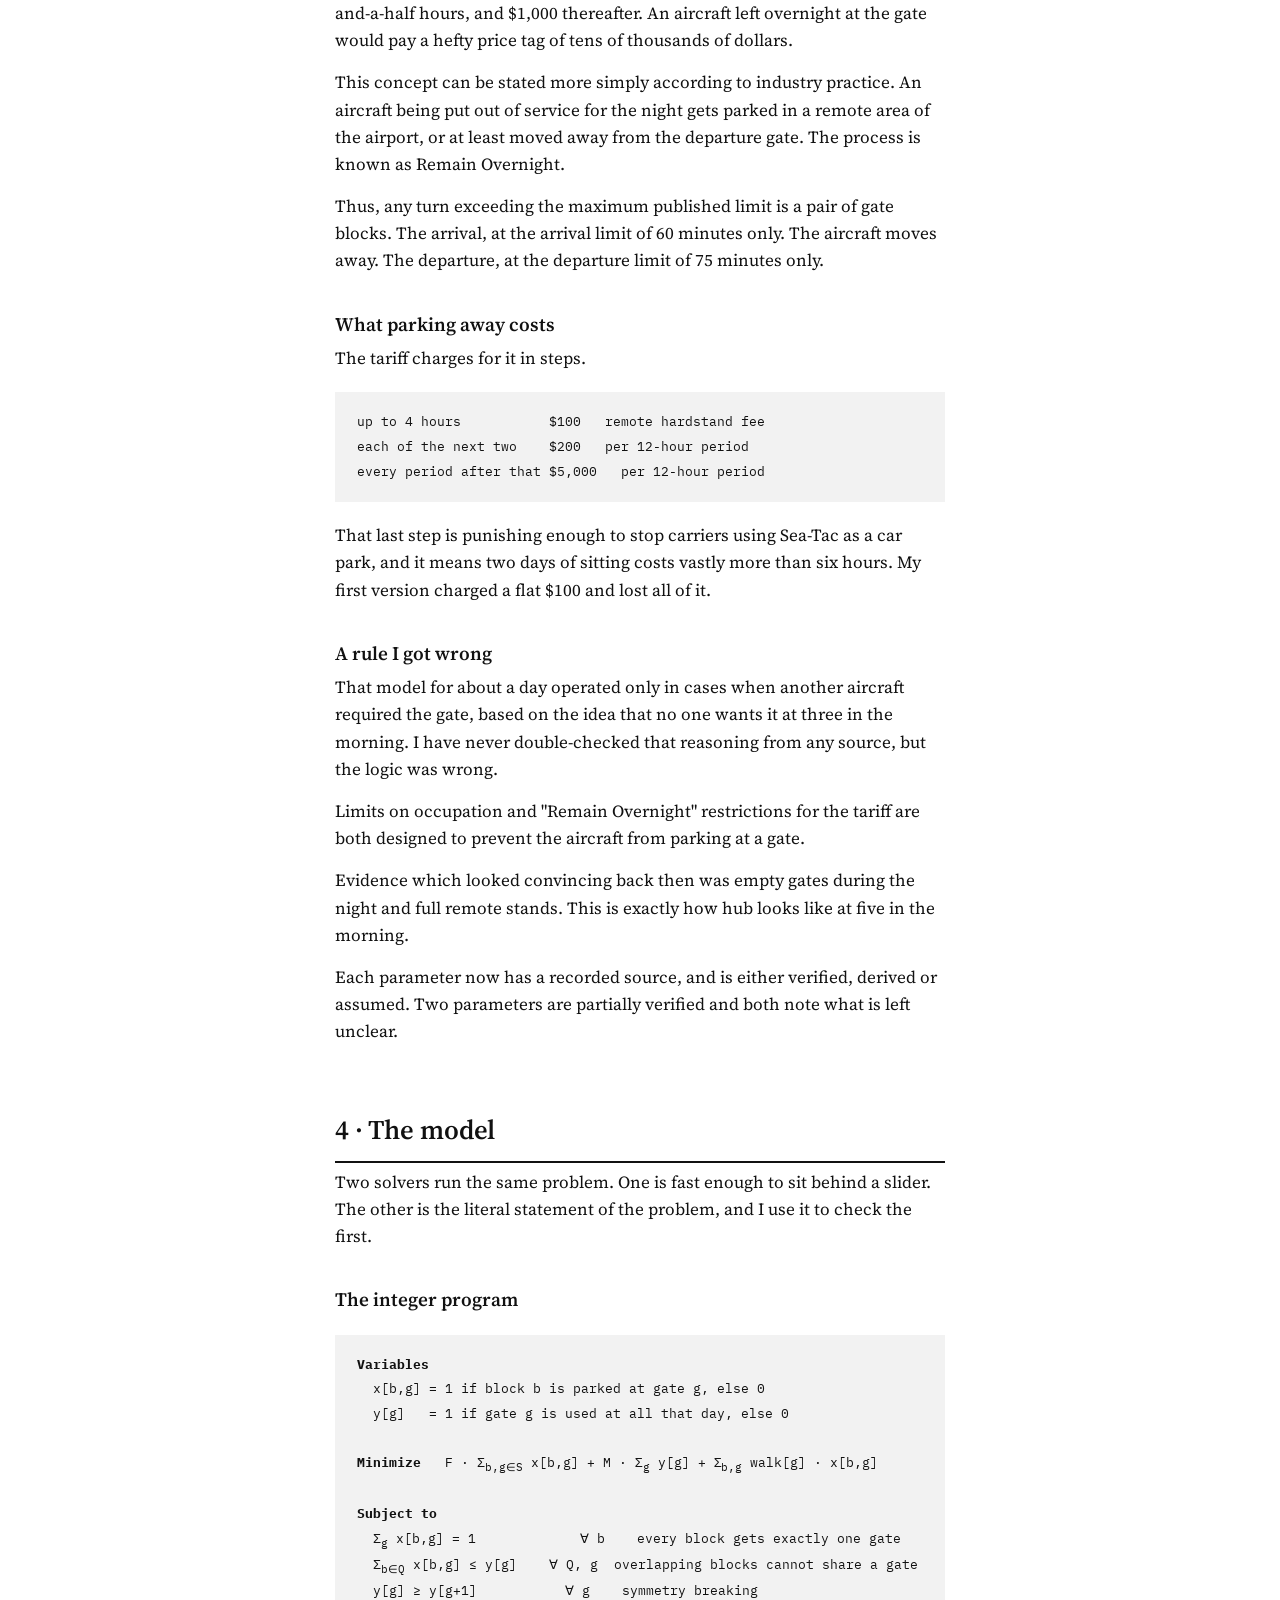
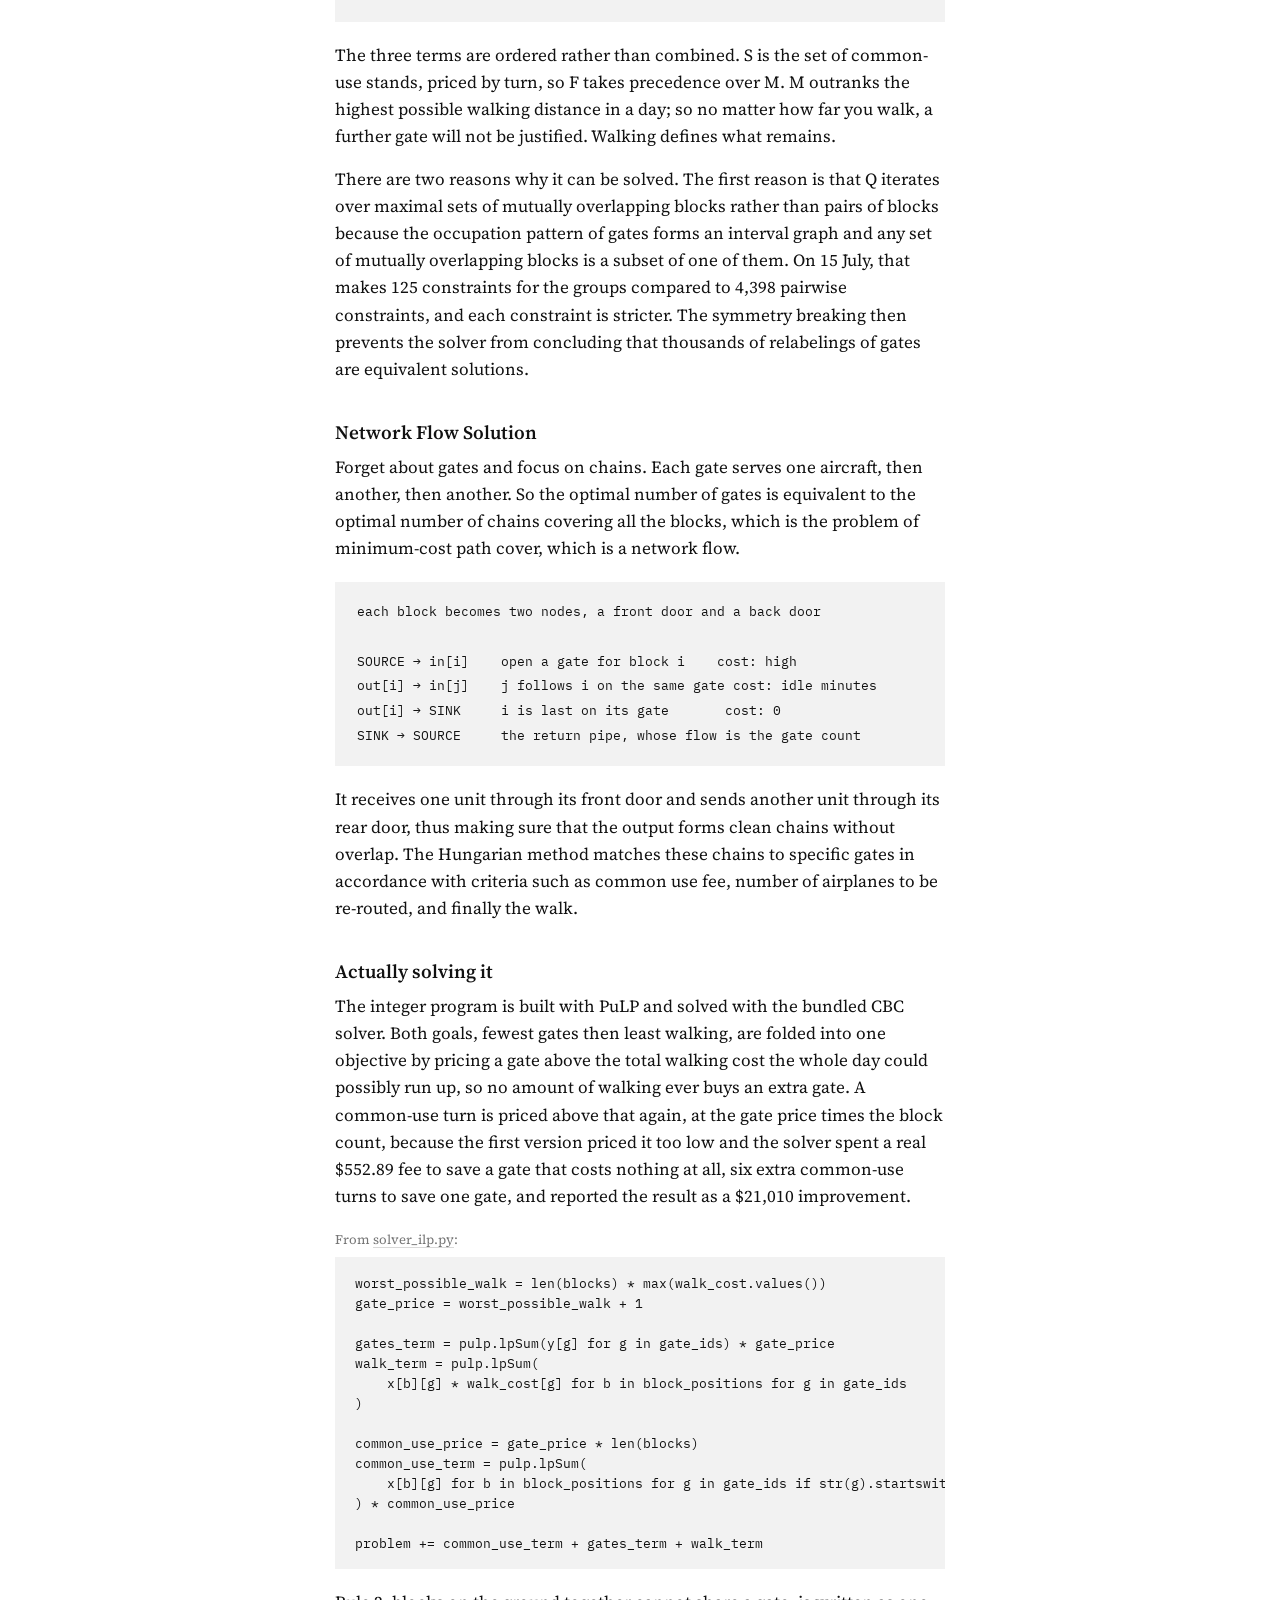
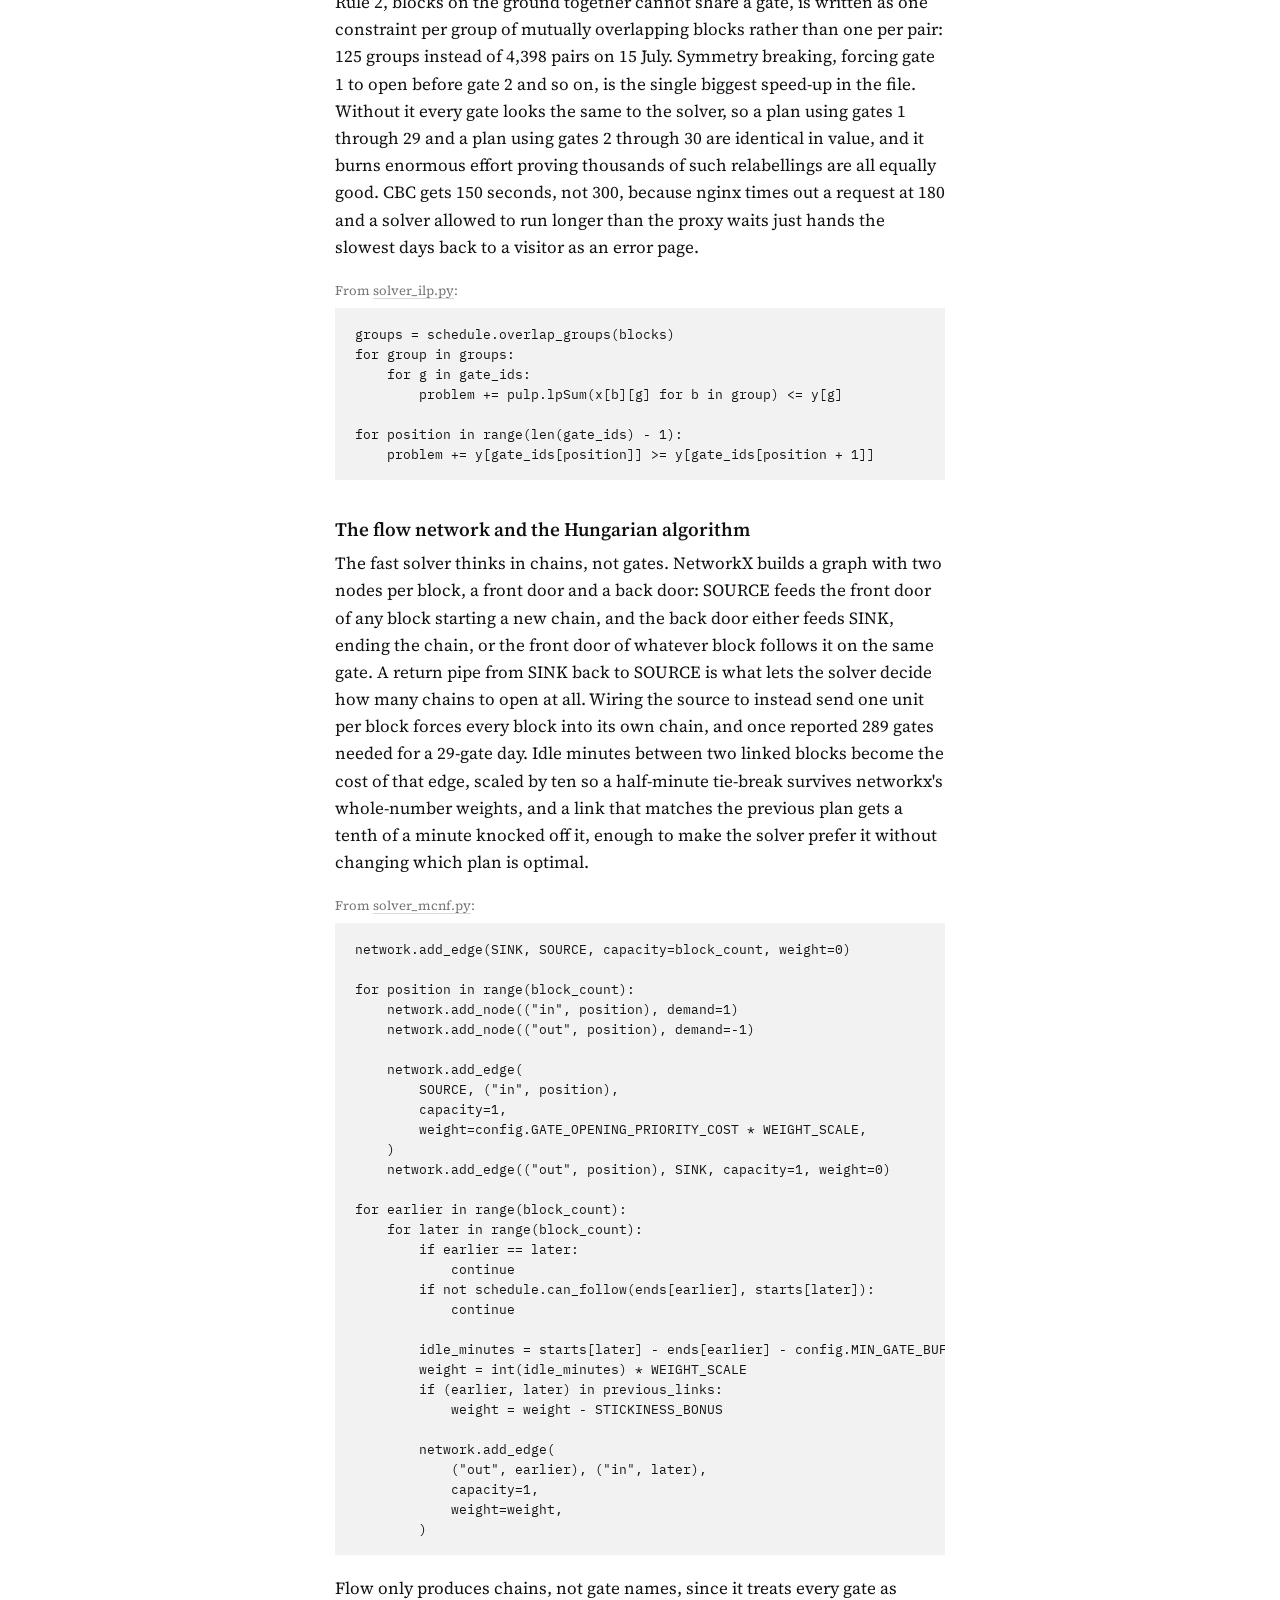
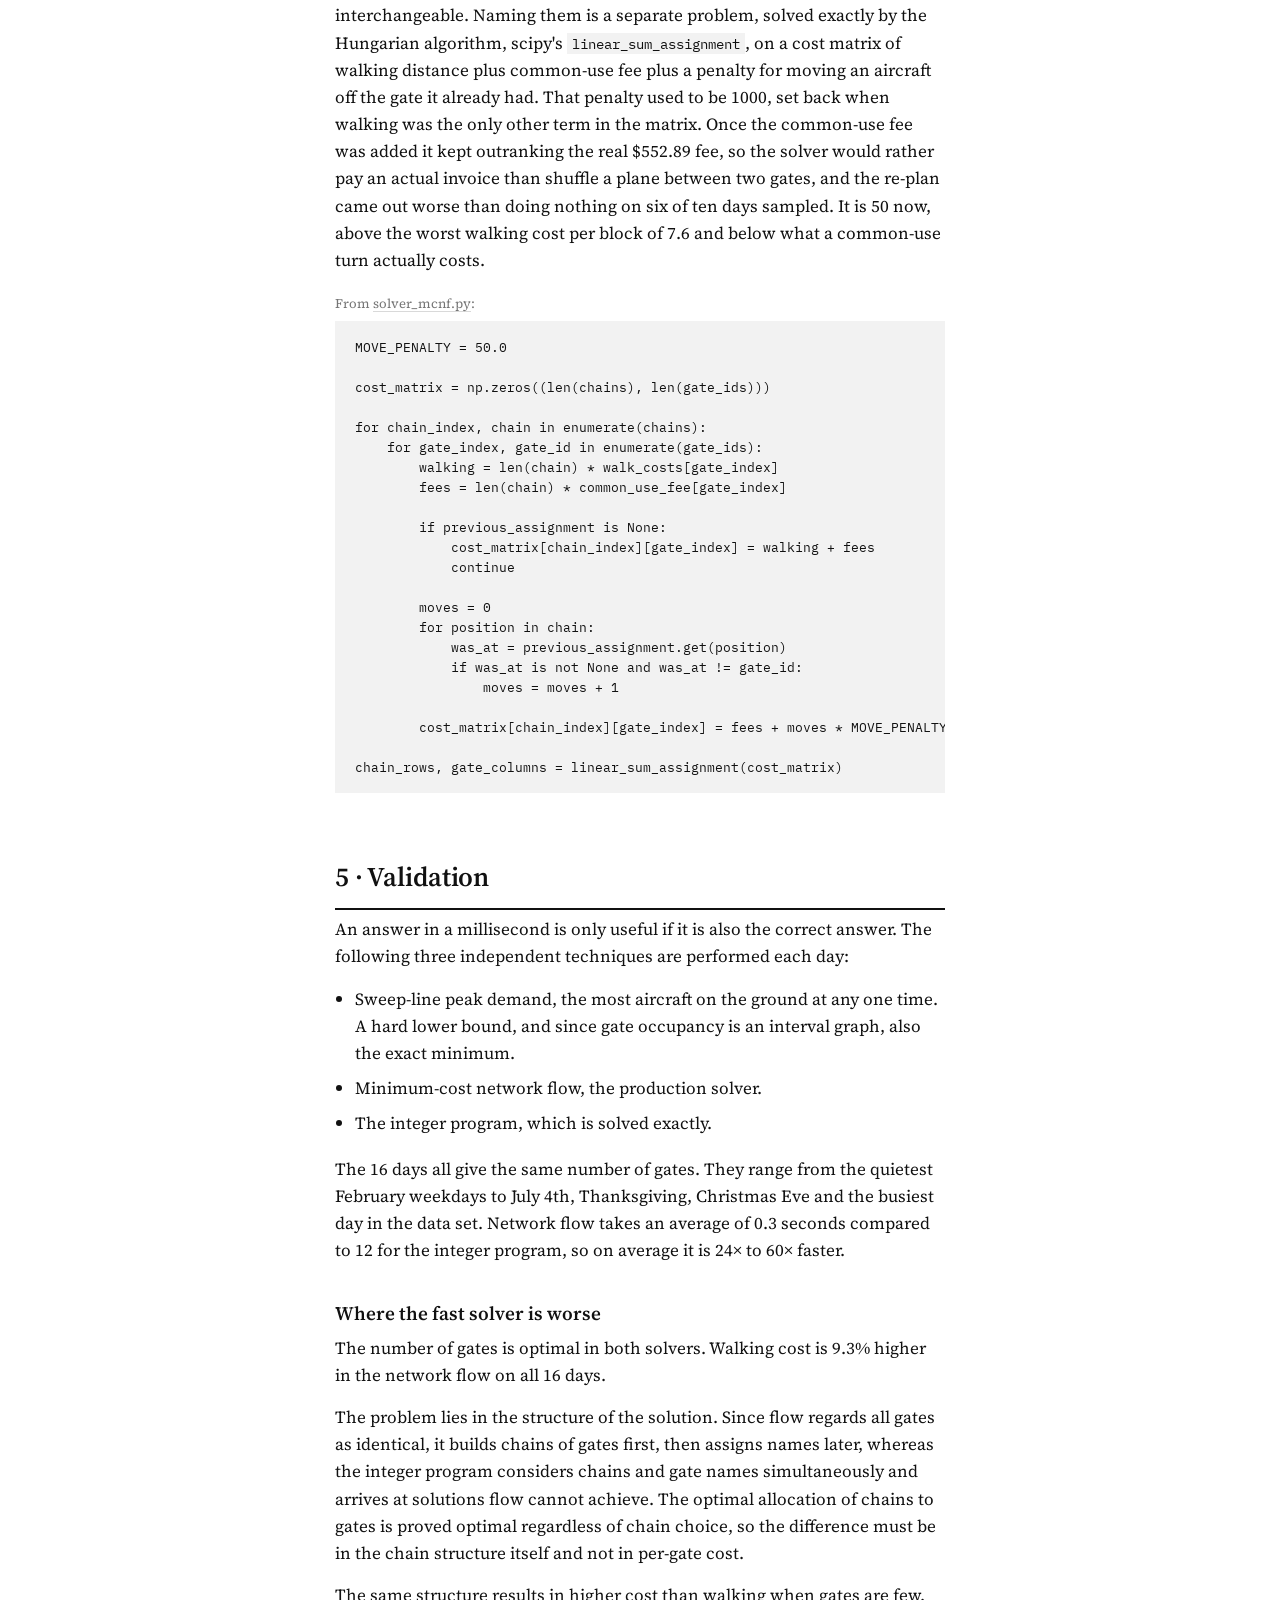
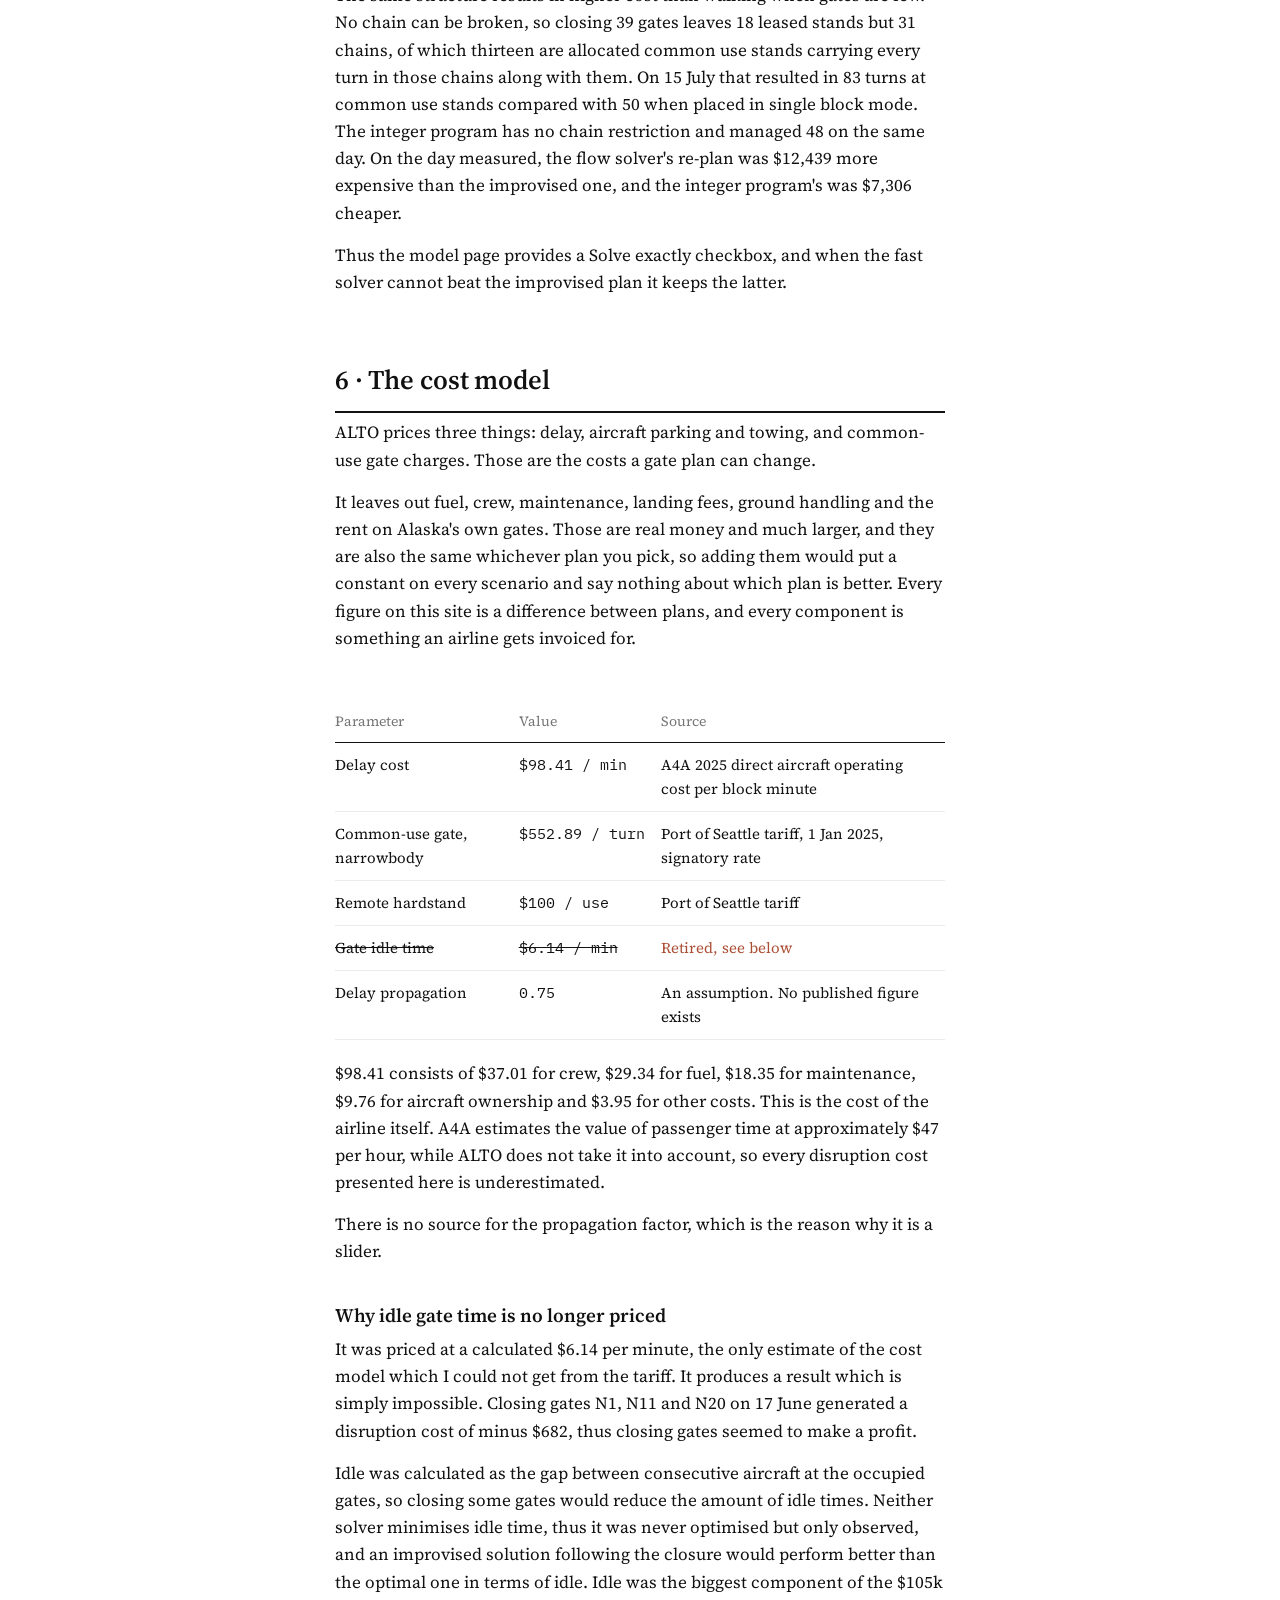
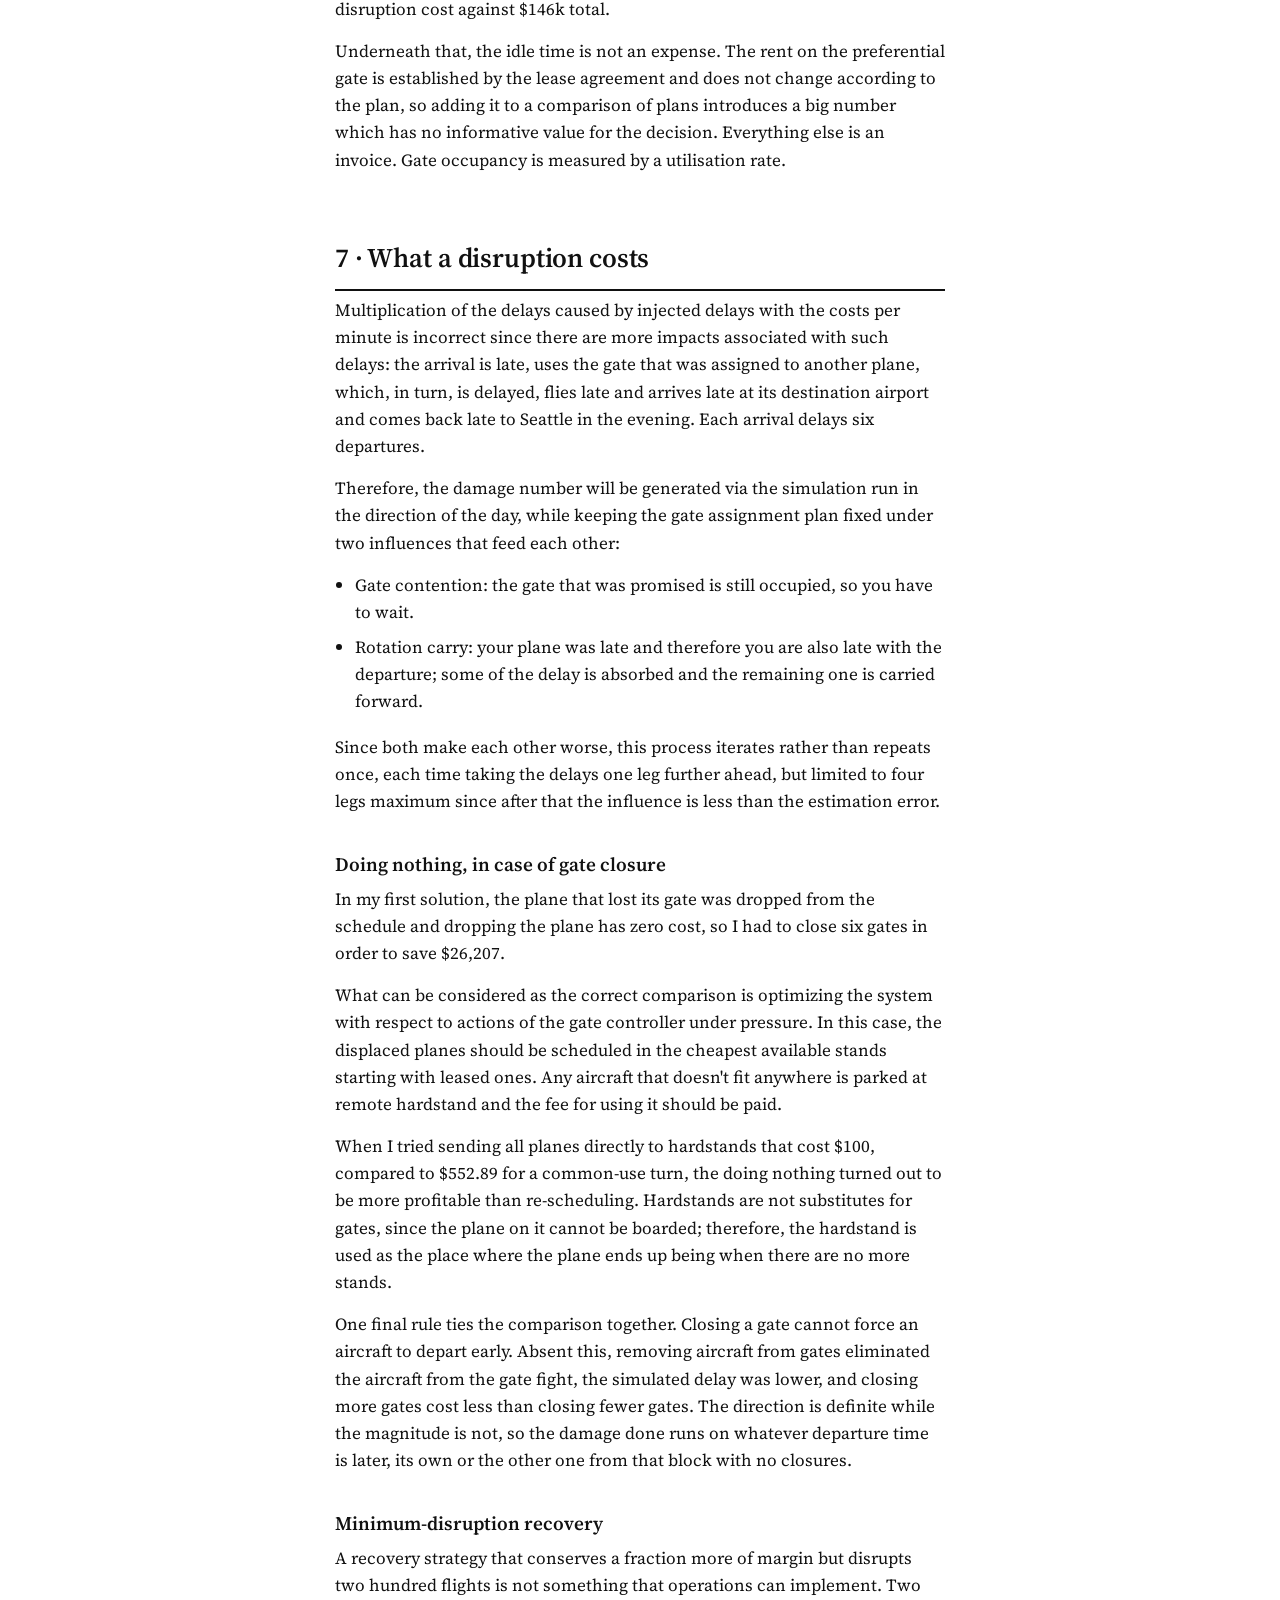
==== commit 938f3d04: "Update 2026-09-05 17:01" ====
--- a/website/methods.html
+++ b/website/methods.html
@@ -8,7 +8,7 @@
 <link rel="preconnect" href="https://fonts.googleapis.com">
 <link rel="preconnect" href="https://fonts.gstatic.com" crossorigin>
 <link rel="stylesheet" href="https://fonts.googleapis.com/css2?family=IBM+Plex+Mono:wght@400;500&family=Source+Serif+4:ital,opsz,wght@0,8..60,400;0,8..60,600;1,8..60,400&display=swap">
-<link rel="stylesheet" href="style.css?v=1788114027">
+<link rel="stylesheet" href="style.css?v=1788652894">
 <style>
   /* The methods page is the same paper as the model page, set as a long-form
      document: one narrow reading column, hairline rules, no boxes. */
@@ -78,6 +78,20 @@
   }
   .toc a:hover { color: var(--ink); text-decoration: underline; text-underline-offset: 3px; }
   .masthead .tagline { font-style: italic; font-size: 17px; color: var(--ink-2); }
+  /* The prologue: the human story and the build note, ahead of the numbered
+     sections. Closed off with the same heavy rule a numbered h2 sits under,
+     so it reads as a real part of the document, not a banner bolted on top. */
+  .prologue { padding-bottom: 8px; margin-bottom: 8px; border-bottom: 2px solid var(--rule-heavy); }
+  .prologue .kicker {
+    font-weight: 600; font-size: 22px; letter-spacing: -.005em;
+    margin: 0 0 10px;
+  }
+  .prologue .kicker:not(:first-child) { margin-top: 36px; }
+  .prologue p:not(.kicker) {
+    font-size: 18px; line-height: 1.6; color: var(--ink-2);
+    max-width: 62ch; margin: 0 0 14px;
+  }
+  .prologue p:not(.kicker):last-child { margin-bottom: 0; }
   @media (max-width: 900px) {
     .doc { padding: 26px 18px 80px; }
     .doc h2 { font-size: 23px; margin-top: 46px; }
@@ -98,6 +112,16 @@
 </header>
 
 <div class="doc">
+
+<section class="prologue">
+  <p class="kicker">Why aviation.</p>
+  <p>I'm a systems person. I like it when there's a real process behind something, and I like being the one who builds it. Something like a hundred thousand flights take off every day around the world, and almost everyone on one experiences the same quiet trick: you show up, hand over a bag, sit down, and a few hours later you're somewhere else. You never think about what had to go right. A gate had to be open. A crew had to still be legal to fly. A bag had to make a connection with nine minutes to spare. Weather three states away had to already be worked around before it became your problem. None of that is visible from seat 14C. Invisible means it worked.</p>
+  <p>That's the part I want to be part of. A huge, complicated system runs underneath that seat, kept running by thousands of people whose names never make the announcement. I picked gates and turns to prove myself on here because it's a problem I could actually get my hands on with public data, not because the pull stops at gates. The same instinct applies anywhere an airline has to find the real best answer instead of the answer it has always used, whether that's pricing a route, staffing a hub, or deciding which market to grow next. Ops is where I'd start, since it's closest to what I can already see and measure. I don't want to limit myself to only that. ALTO is me proving I can think this way for real, with real data, wherever an airline needs it.</p>
+
+  <p class="kicker">A note on how this was built.</p>
+  <p>I'm an IEOR major. I don't write Python day to day, and Claude wrote every line of code on this site. What's mine is everything that fed into it. I built the model, worked out the constraints and the objectives, and figured out where it was wrong and how to fix it. I decided on sequential pairing over a join. I decided on a capacity-driven tow rule over a duration cutoff. I decided what a disruption should charge for and what it shouldn't.</p>
+  <p>Claude took that and turned it into something better than what I'd built alone: an interactive site that's more dynamic, and accessible to more than just me. It also runs faster and more efficiently than my own version did.</p>
+</section>
 
 <p class="lead">ALTO assigns Alaska's daily aircraft turns at Seattle&#8209;Tacoma to gates, prices what a disruption costs, and measures how much of that re-planning gets back. This page covers where the data came from, how the model is put together, the mistakes I made building it, and what it cannot tell you.</p>
 
@@ -398,9 +422,6 @@
 <p>The 2023 flights are priced using the 2025 rates. The rates and the agreement are up to date while the flights are two years old, however that is fine since they are used only for relative comparison.</p>
 <p>Disruption costs do not include passenger time value, which is about $47 per hour according to A4A. It will definitely increase disruption costs if included.</p>
 
-<h2 id="built">A note on how this was built</h2>
-<p>The model, the formulation and the theory on this page are mine. I used AI to help build it, mainly the website and the engineering around it, and to make it more robust than what I had built on my own.</p>
-
 <h2>Sources</h2>
 <ul>
   <li><a href="https://www.transtats.bts.gov/DL_SelectFields.aspx?gnoyr_VQ=FGJ">BTS — Airline On-Time Performance, 2023</a></li>
--- a/website/style.css
+++ b/website/style.css
@@ -199,6 +199,16 @@
 .lede { border-bottom: 1px solid var(--rule); }
 .lede p { max-width: var(--measure); margin: 0 0 12px; font-size: 18px; }
 .lede p:last-child { margin-bottom: 0; color: var(--muted); }
+
+/* The closing footnote: a quiet aside after the tool, not a headline. Set
+   like .caption below, so it reads as the author talking rather than as
+   interface text. */
+.footnote p {
+  font-style: italic; font-size: 15px; color: var(--muted);
+  max-width: var(--measure); line-height: 1.5; margin: 0;
+}
+.footnote a { color: var(--muted); text-decoration-color: var(--rule); text-underline-offset: 3px; }
+.footnote a:hover { text-decoration-color: var(--ink); }
 
 /* The always-visible line under a chart. Italic, like a figure caption in
    print, so it reads as the author talking rather than as interface text. */
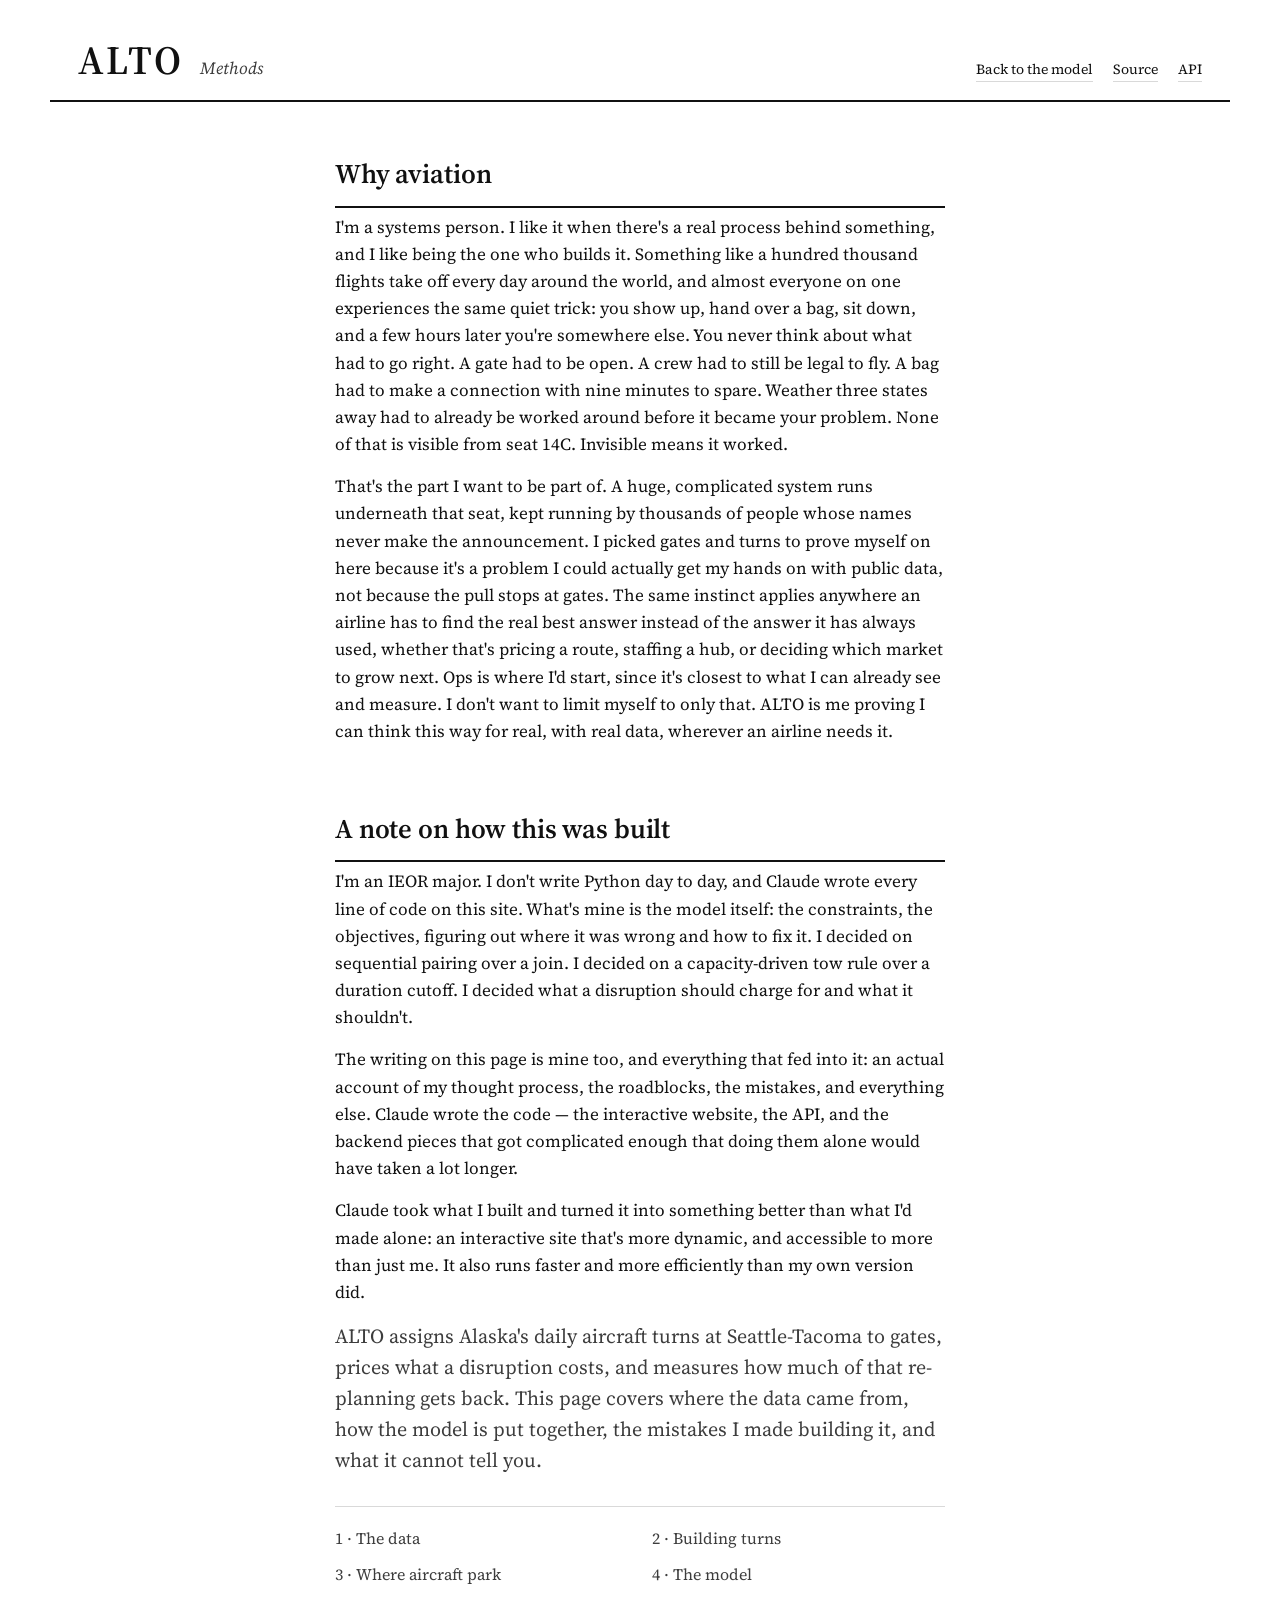
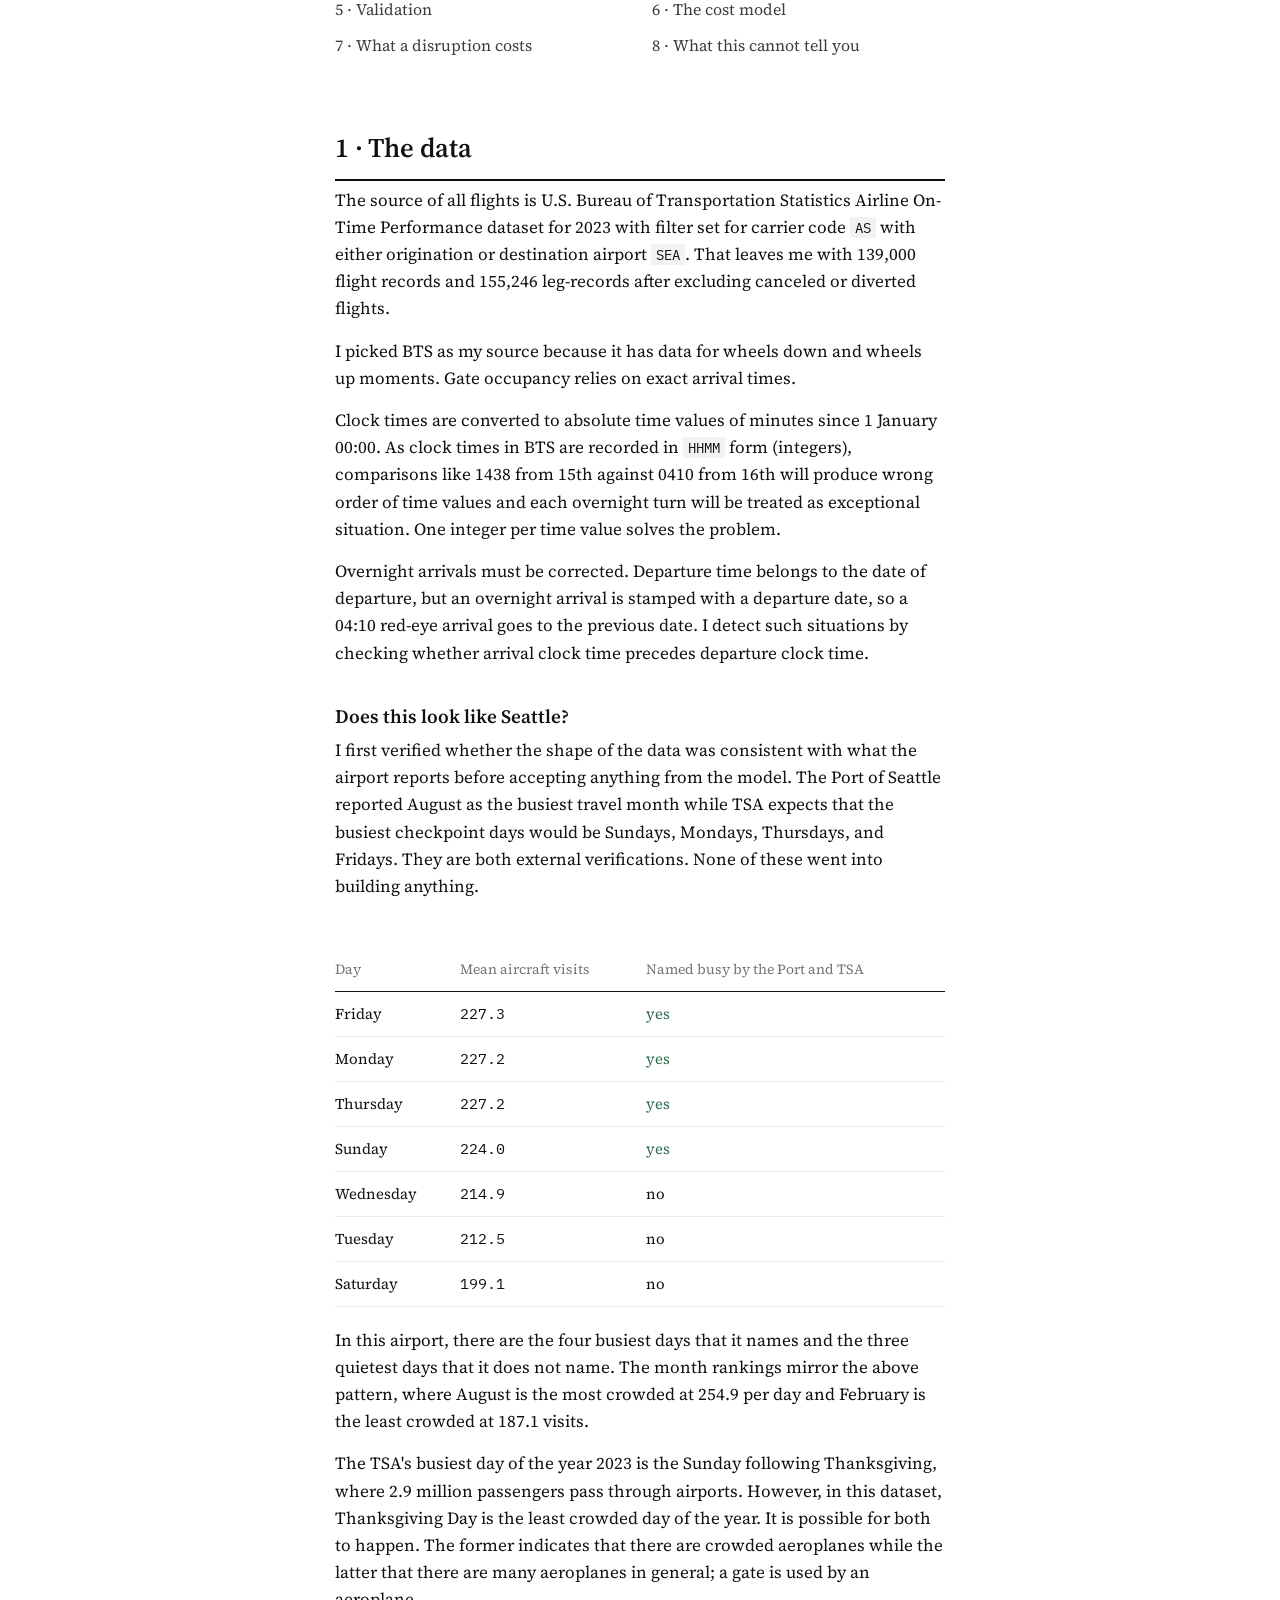
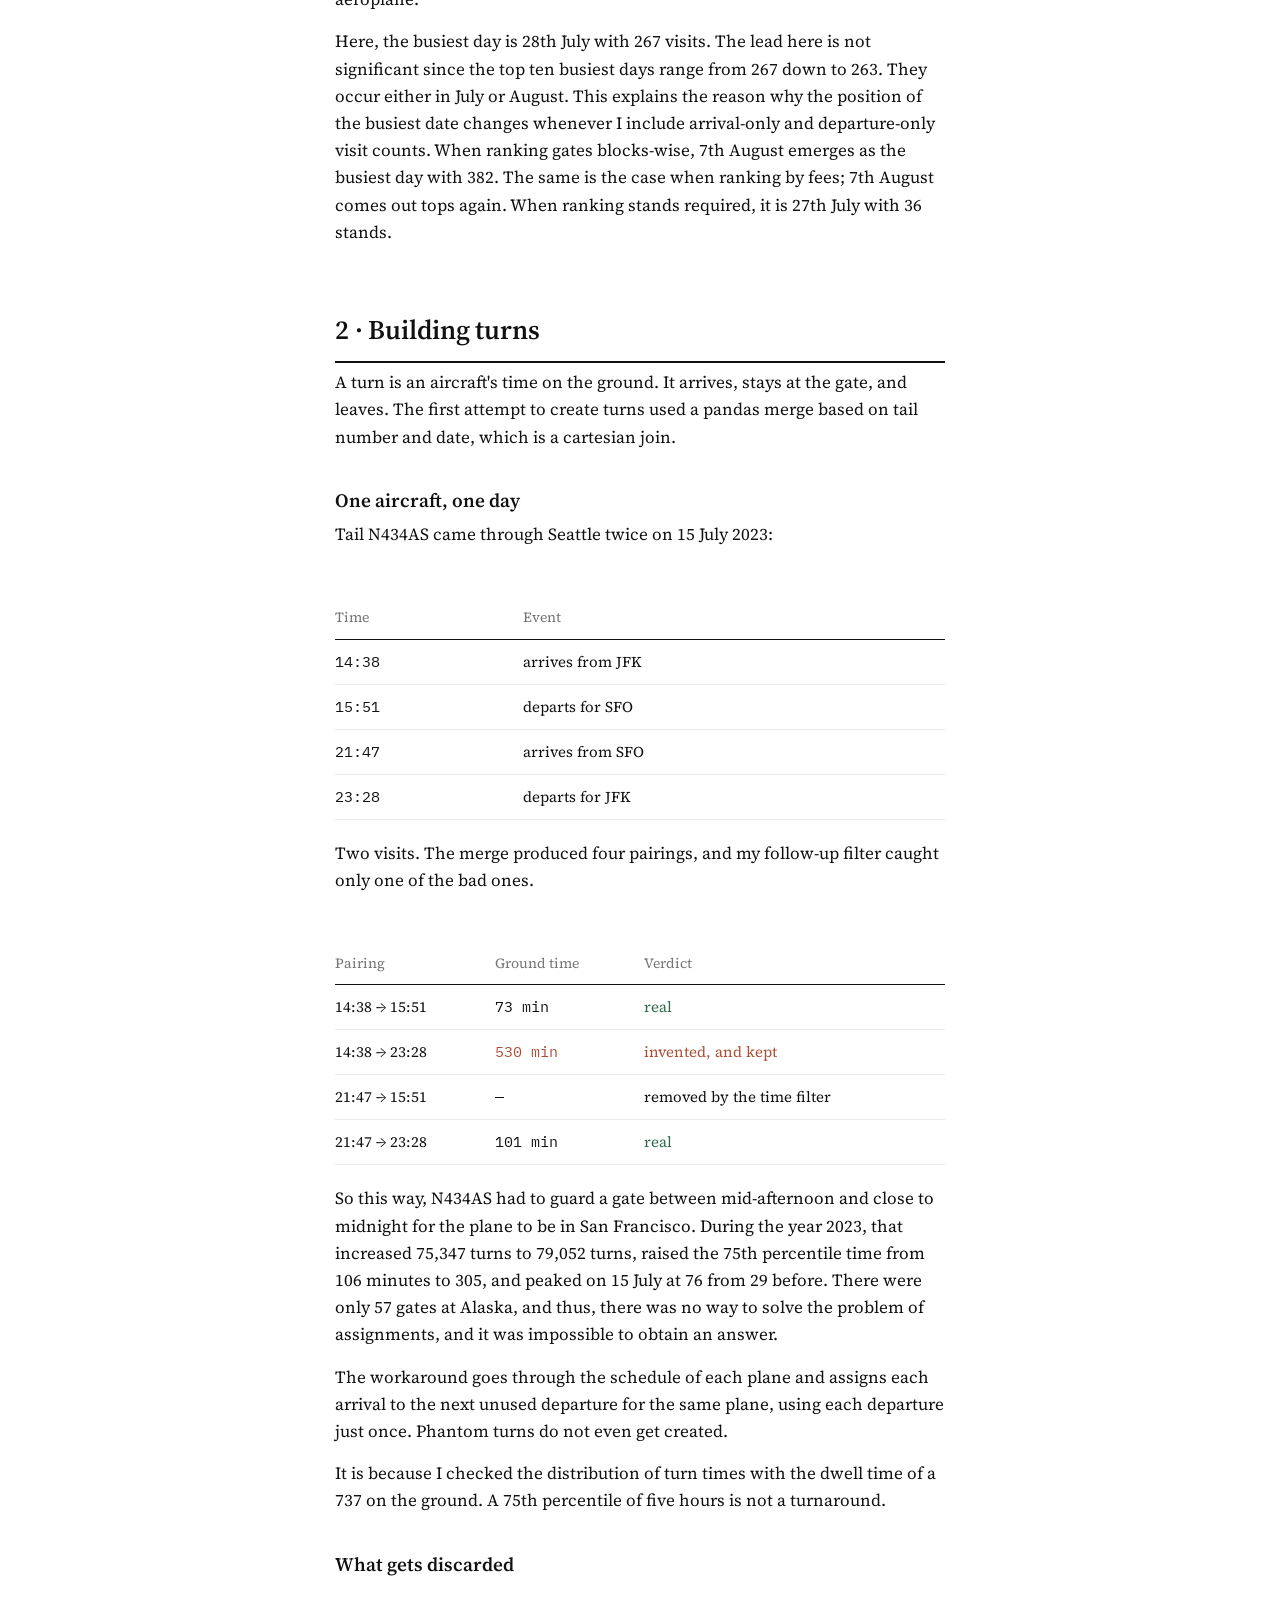
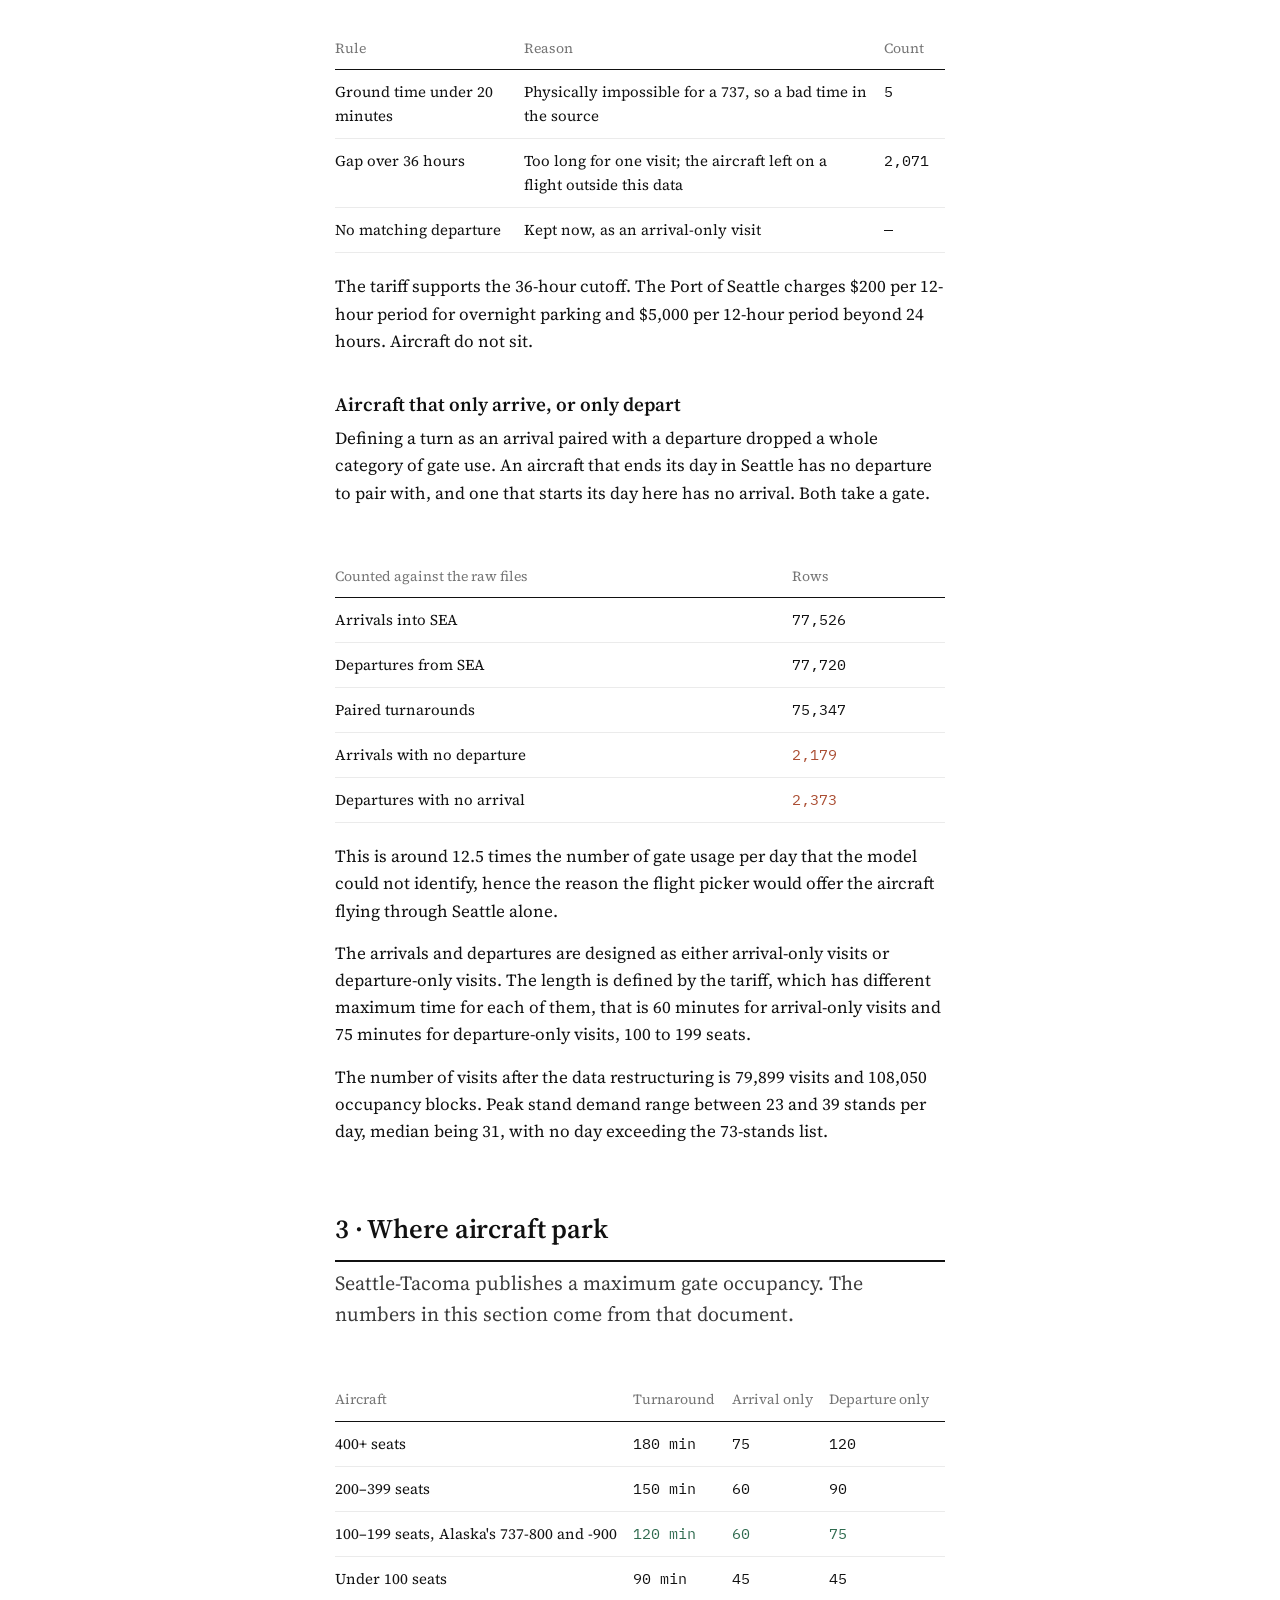
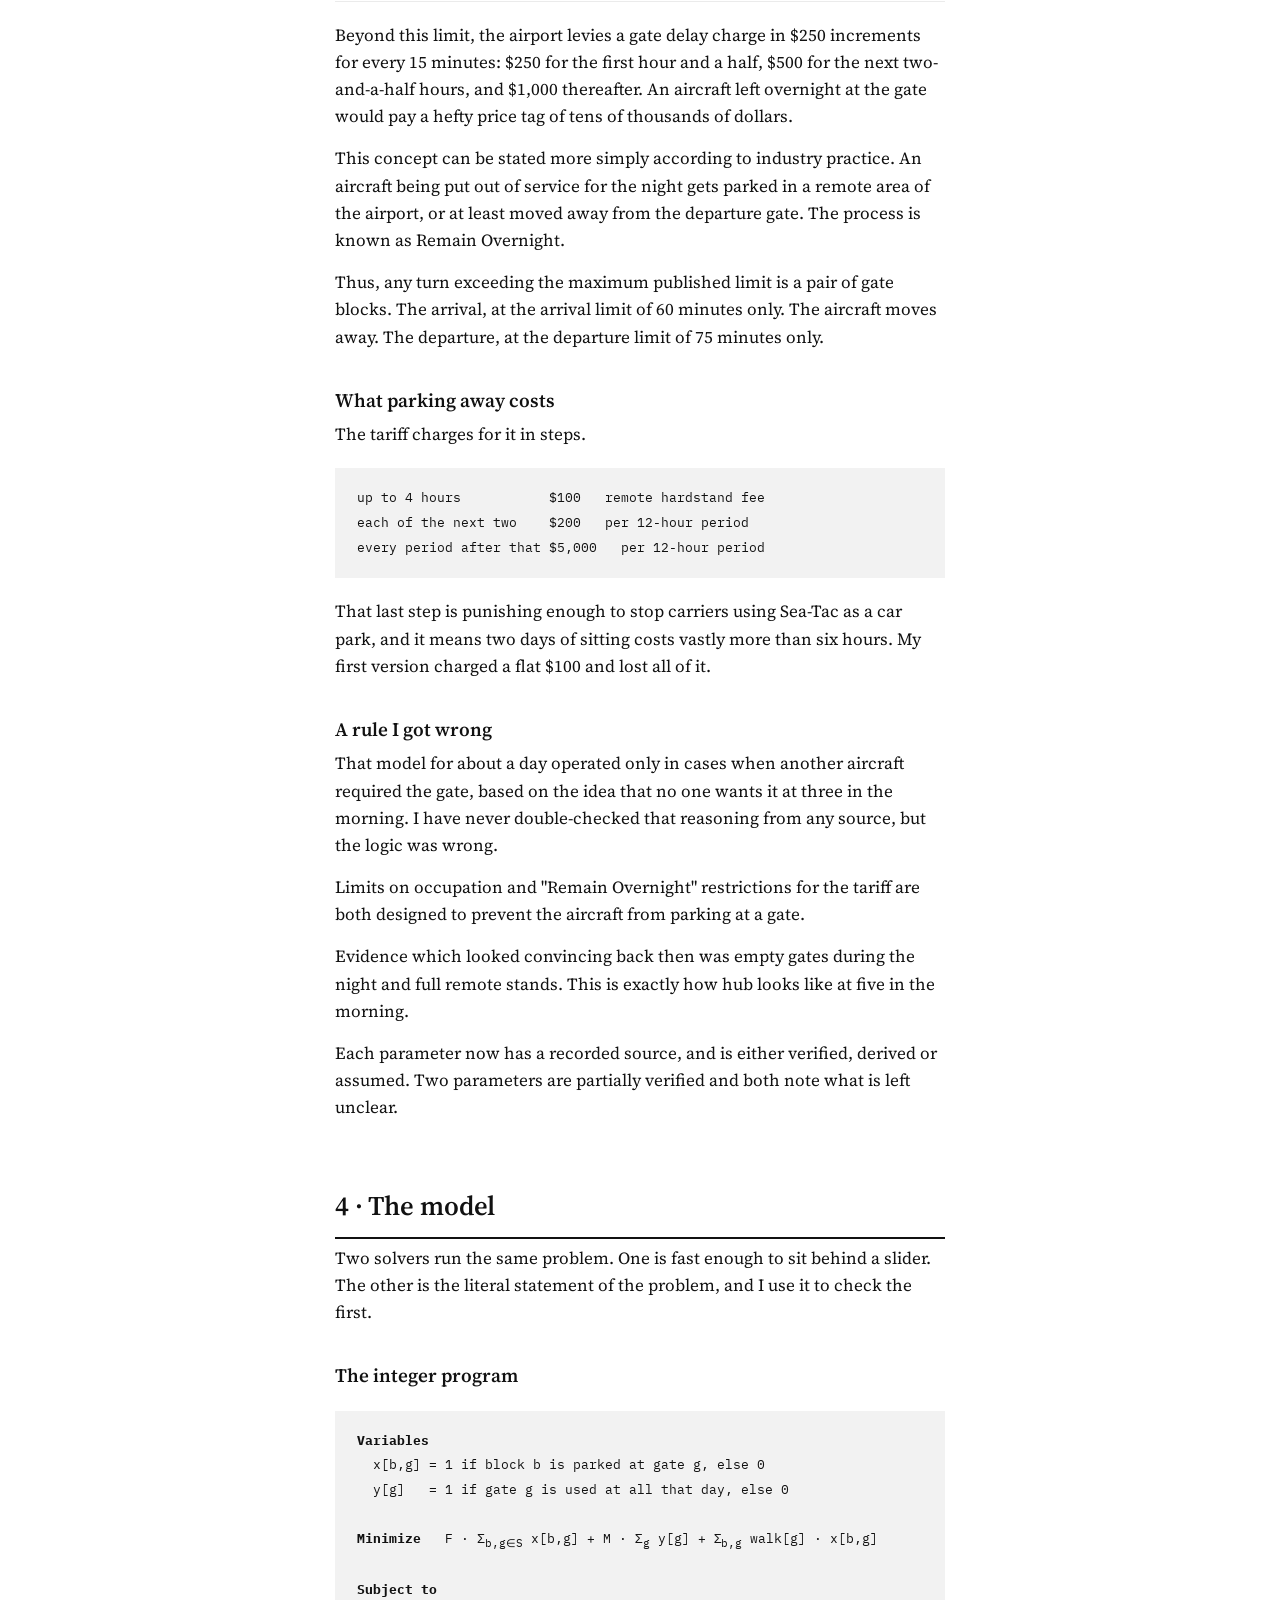
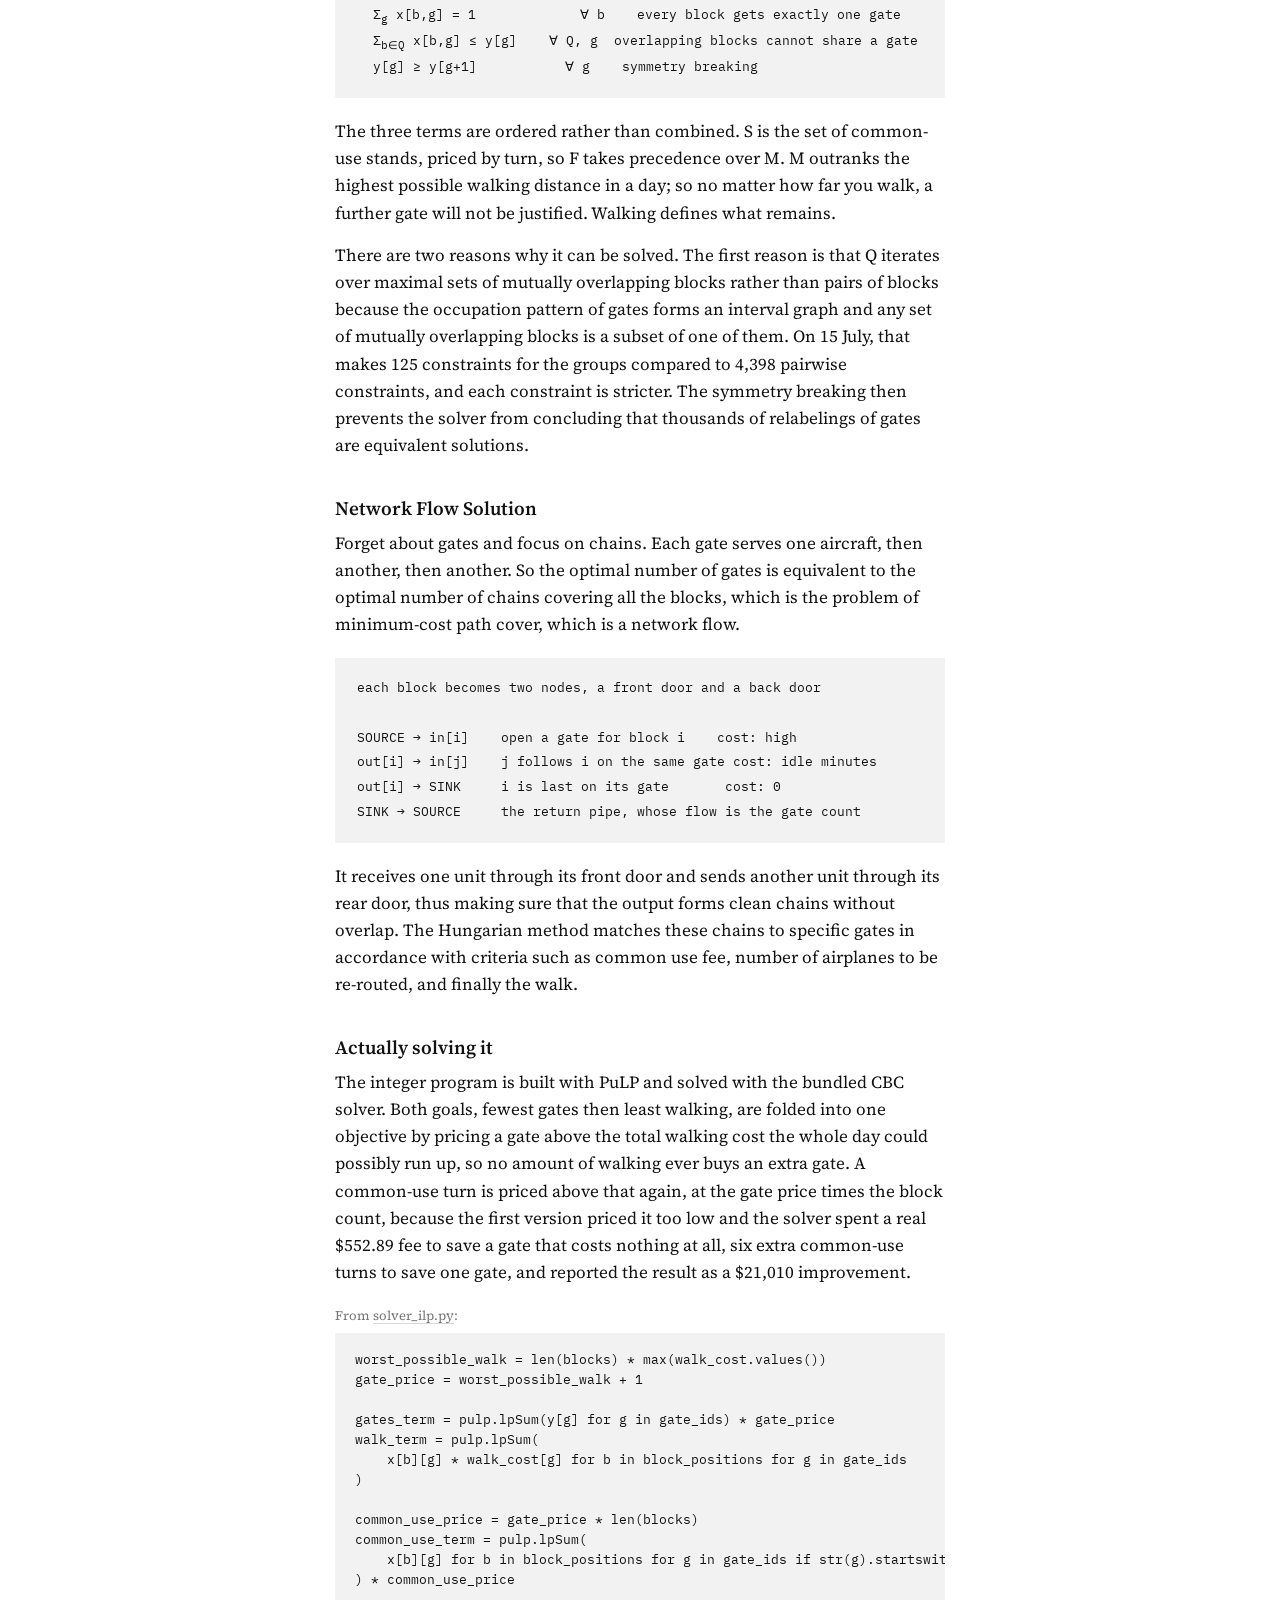
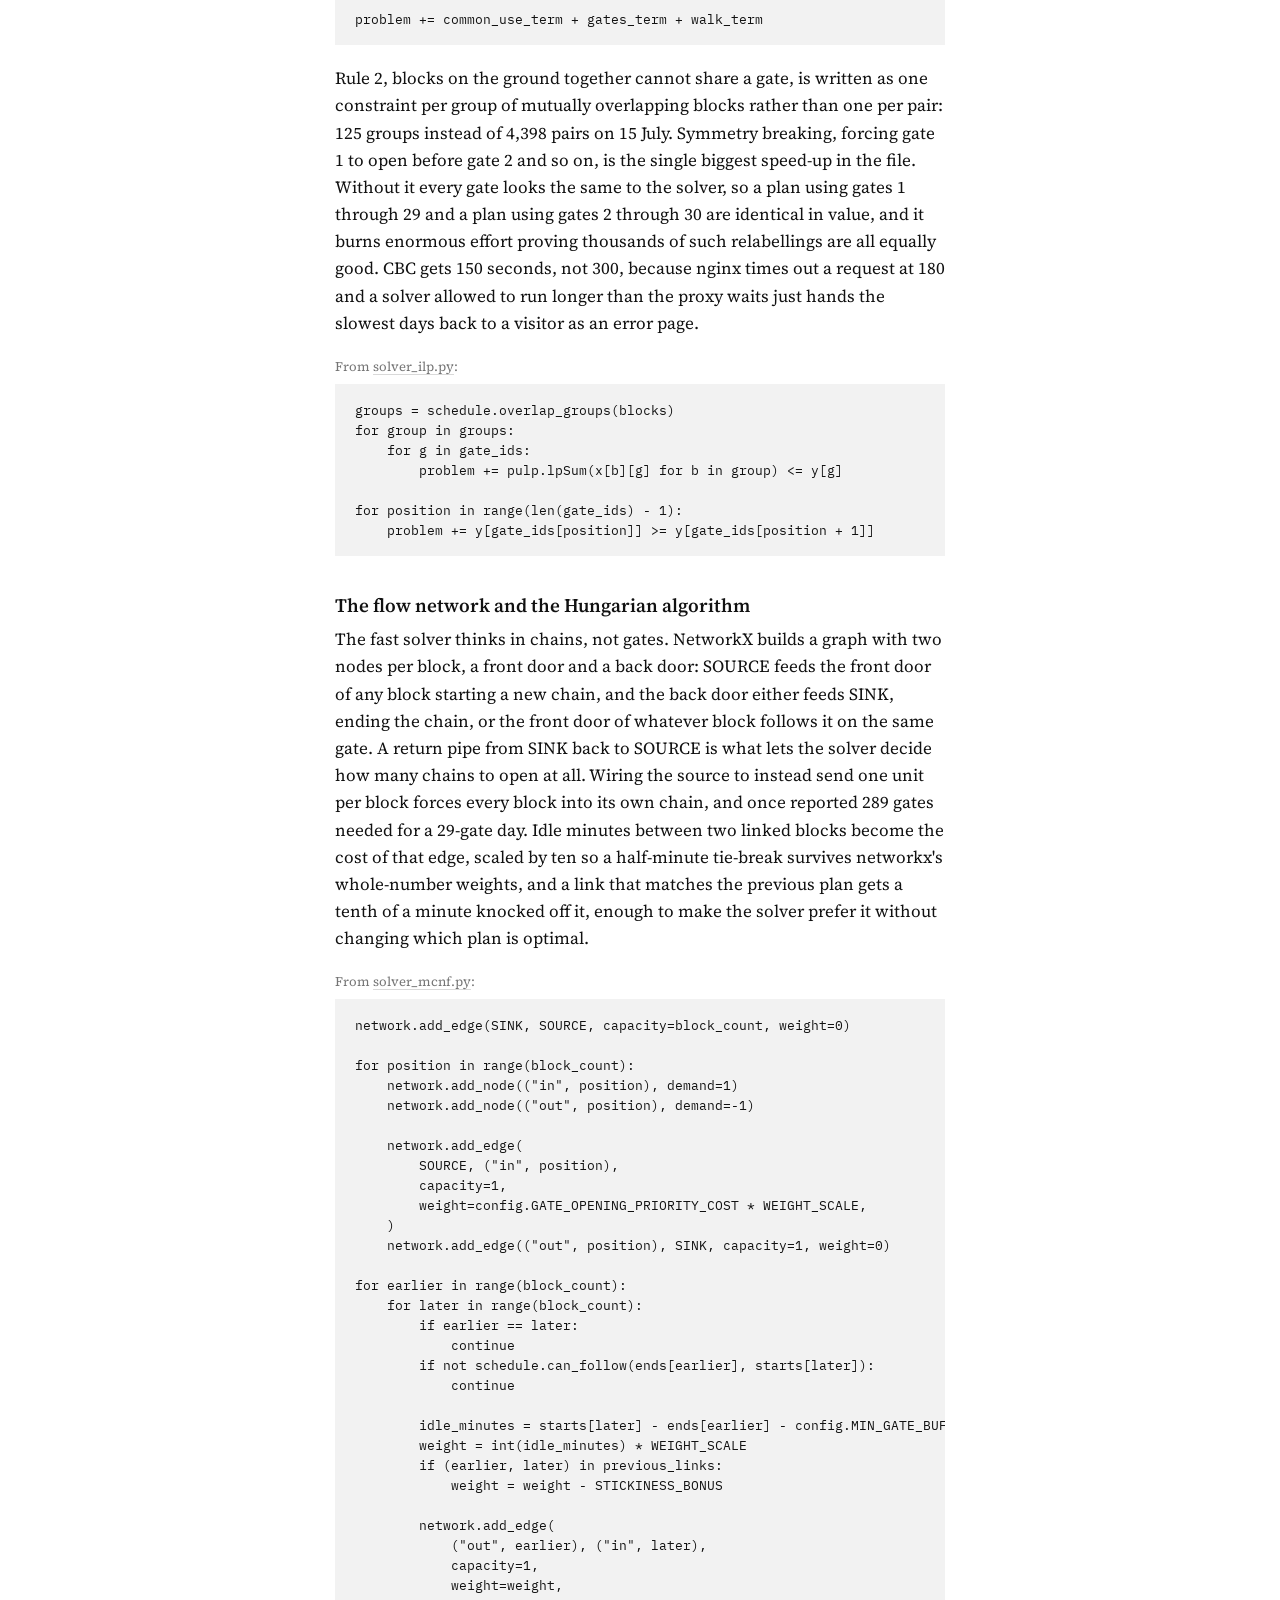
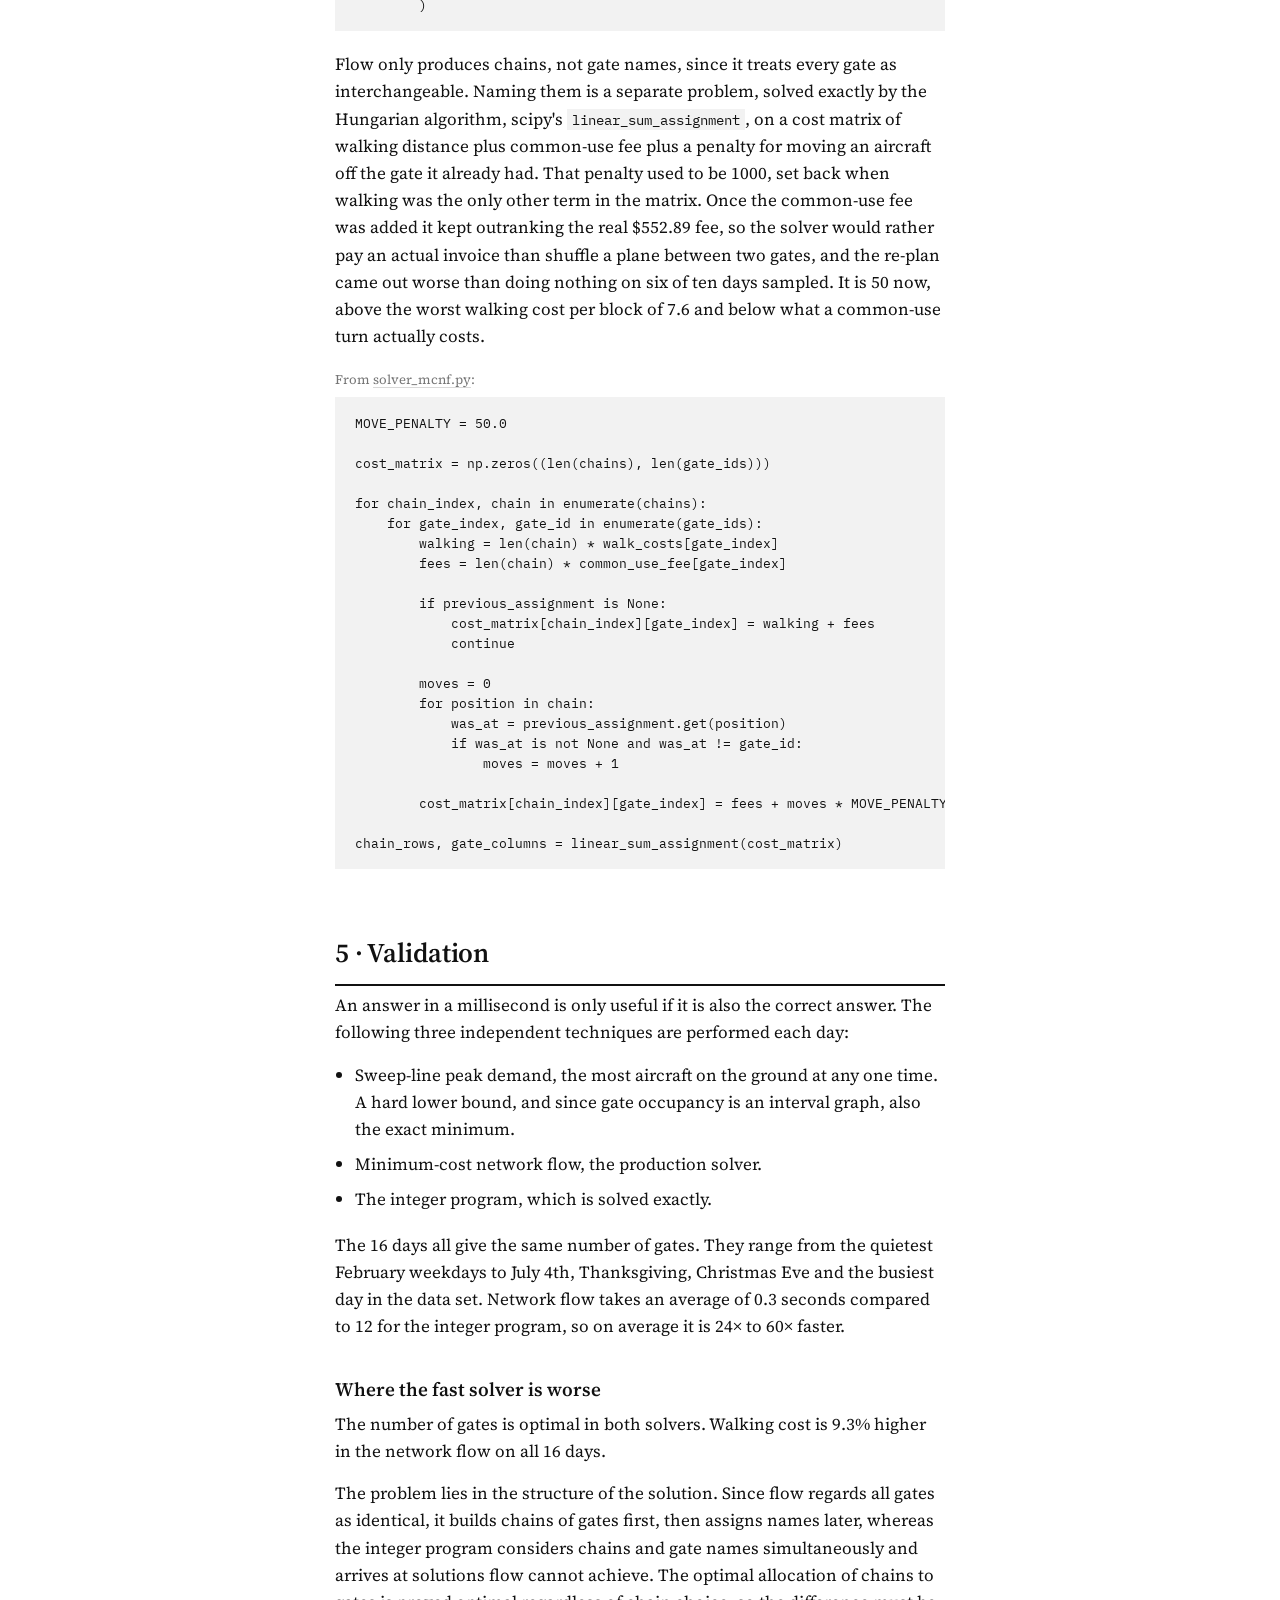
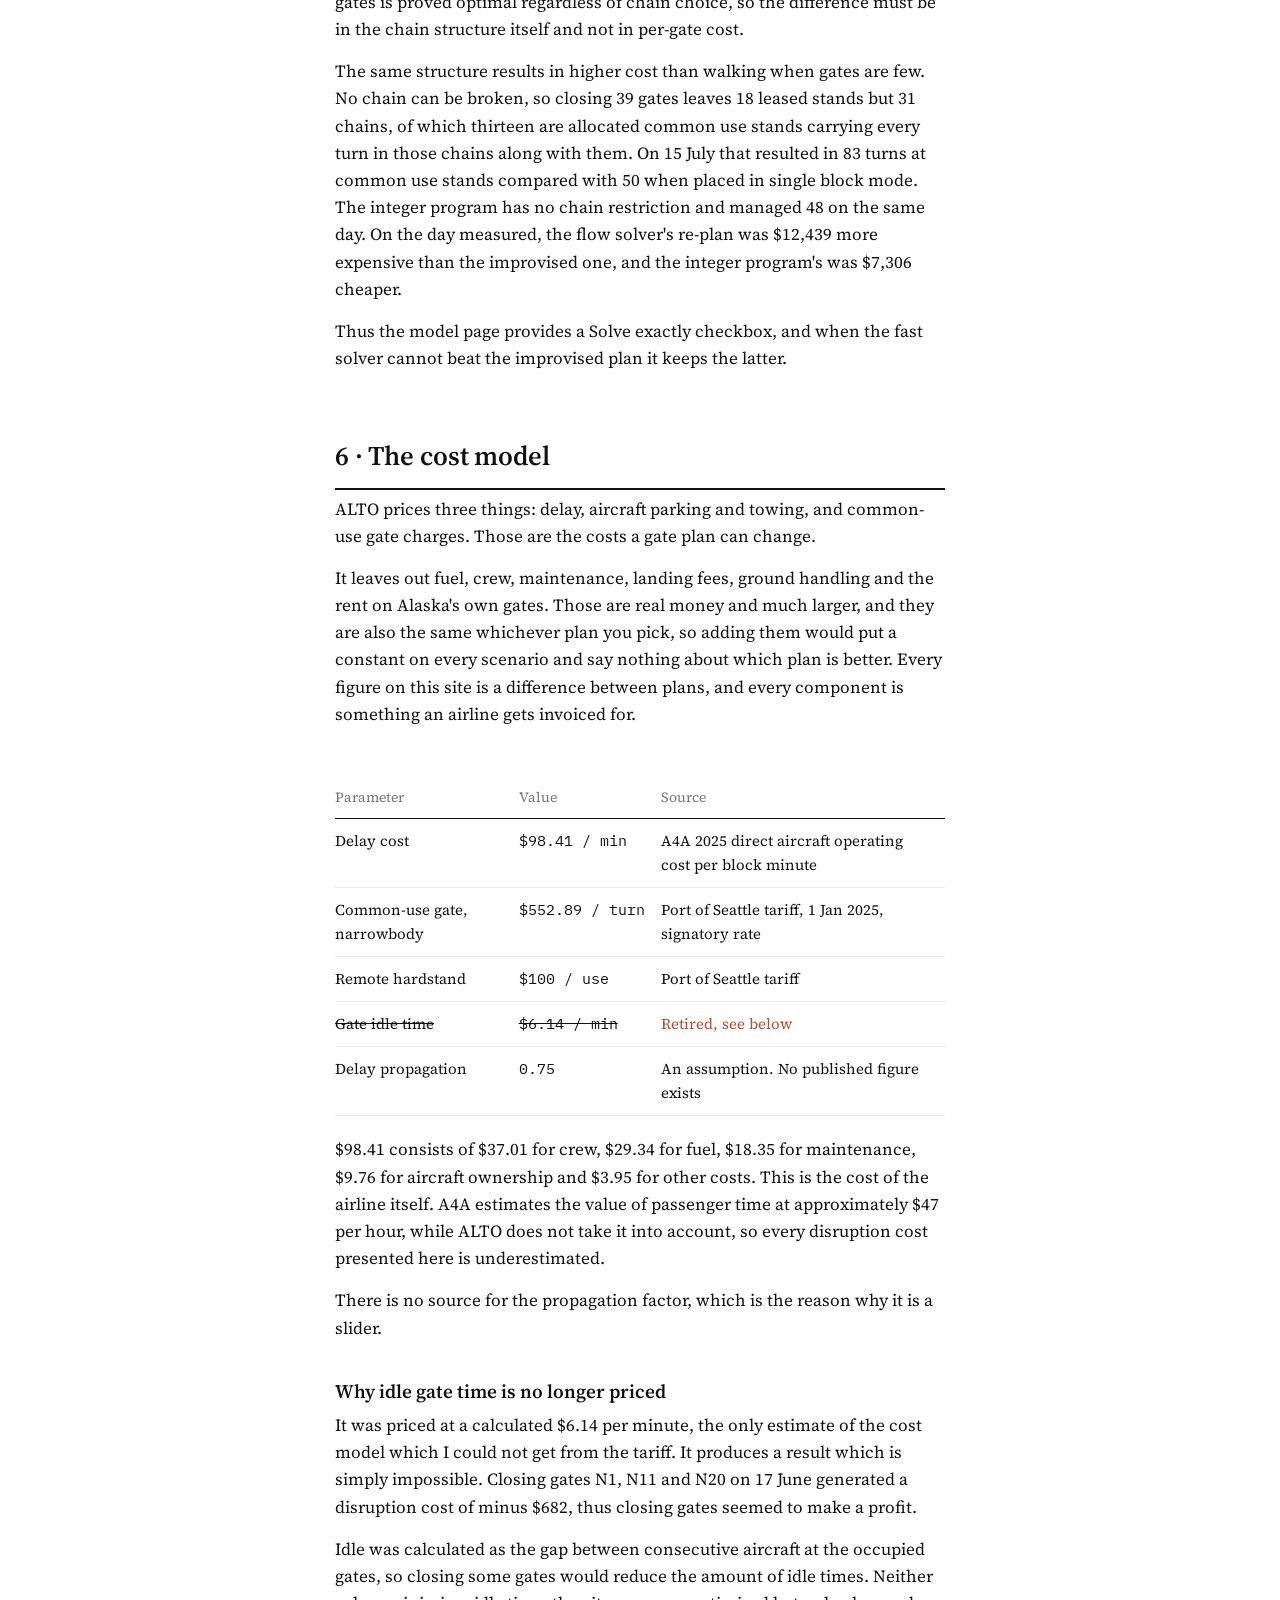
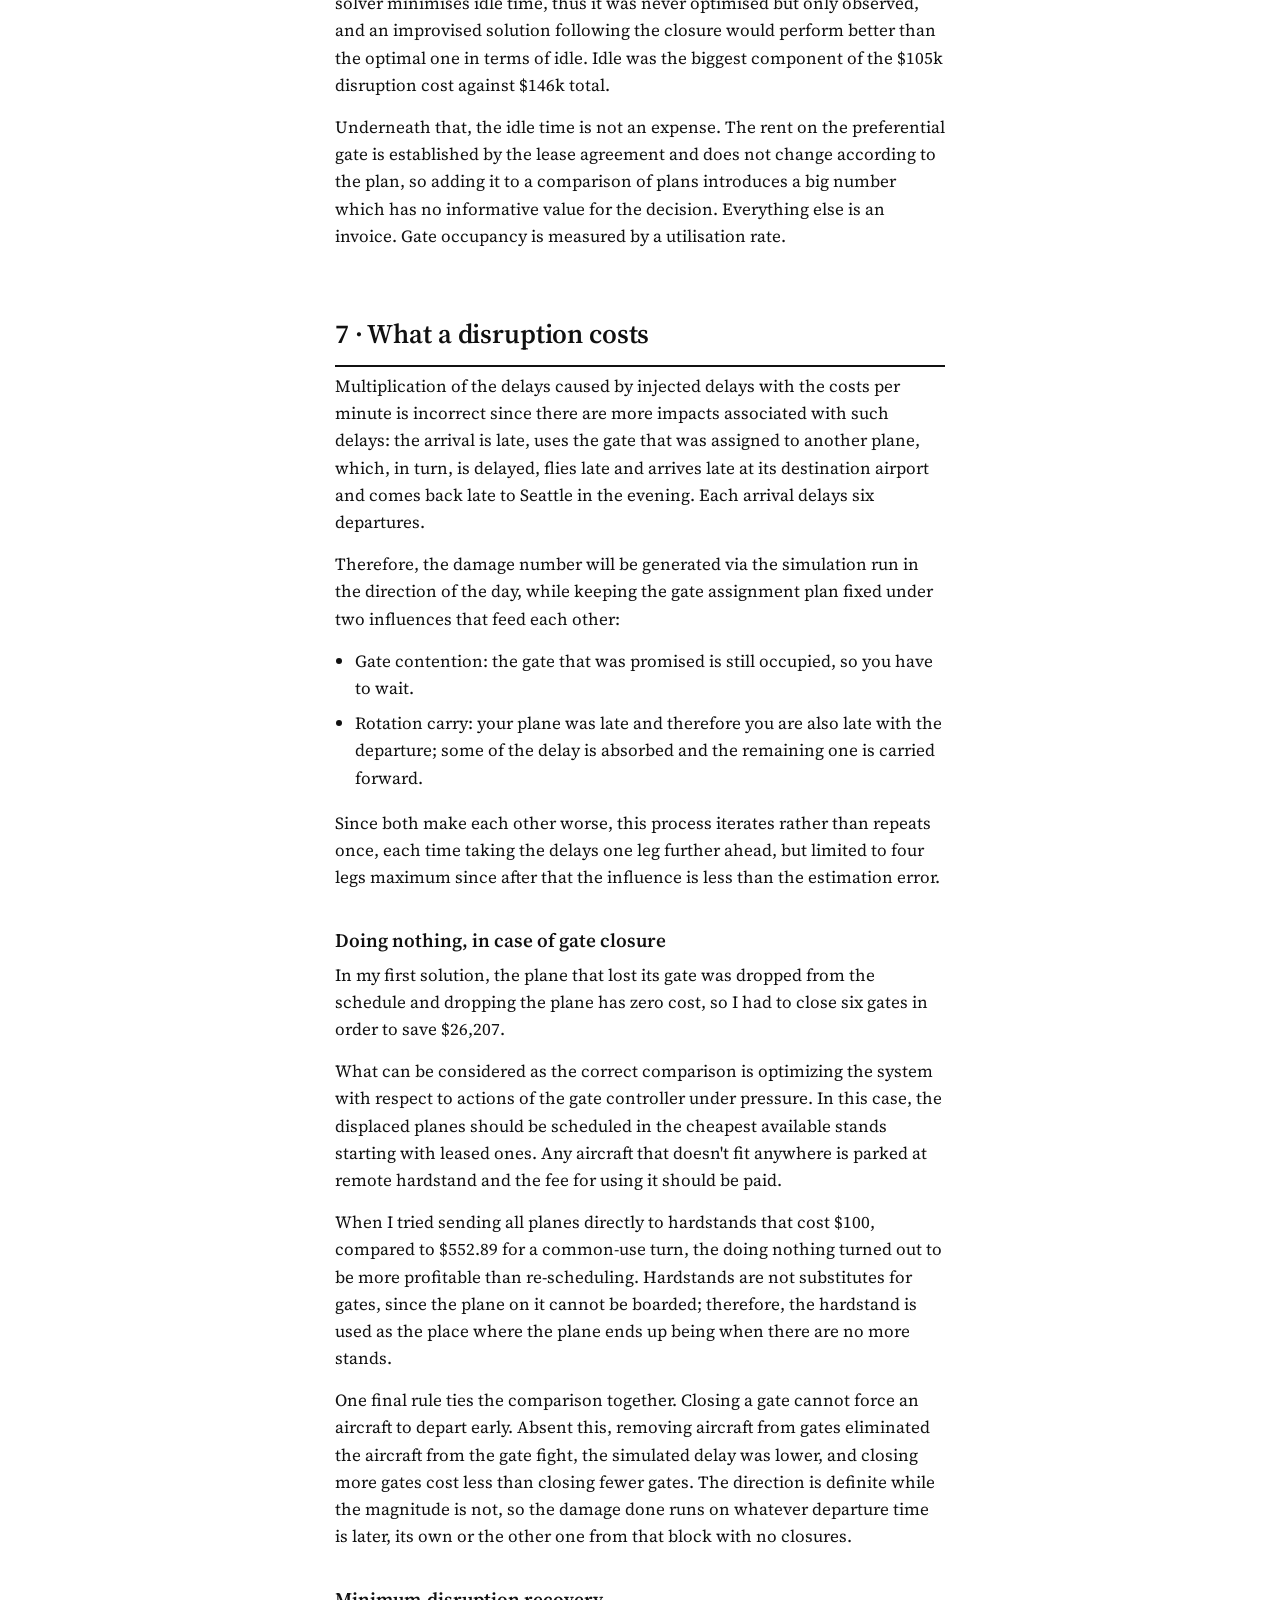
==== commit 0612ab84: "Update 2026-09-05 17:31" ====
--- a/website/methods.html
+++ b/website/methods.html
@@ -8,7 +8,7 @@
 <link rel="preconnect" href="https://fonts.googleapis.com">
 <link rel="preconnect" href="https://fonts.gstatic.com" crossorigin>
 <link rel="stylesheet" href="https://fonts.googleapis.com/css2?family=IBM+Plex+Mono:wght@400;500&family=Source+Serif+4:ital,opsz,wght@0,8..60,400;0,8..60,600;1,8..60,400&display=swap">
-<link rel="stylesheet" href="style.css?v=1788652894">
+<link rel="stylesheet" href="style.css?v=1788654698">
 <style>
   /* The methods page is the same paper as the model page, set as a long-form
      document: one narrow reading column, hairline rules, no boxes. */
@@ -78,20 +78,6 @@
   }
   .toc a:hover { color: var(--ink); text-decoration: underline; text-underline-offset: 3px; }
   .masthead .tagline { font-style: italic; font-size: 17px; color: var(--ink-2); }
-  /* The prologue: the human story and the build note, ahead of the numbered
-     sections. Closed off with the same heavy rule a numbered h2 sits under,
-     so it reads as a real part of the document, not a banner bolted on top. */
-  .prologue { padding-bottom: 8px; margin-bottom: 8px; border-bottom: 2px solid var(--rule-heavy); }
-  .prologue .kicker {
-    font-weight: 600; font-size: 22px; letter-spacing: -.005em;
-    margin: 0 0 10px;
-  }
-  .prologue .kicker:not(:first-child) { margin-top: 36px; }
-  .prologue p:not(.kicker) {
-    font-size: 18px; line-height: 1.6; color: var(--ink-2);
-    max-width: 62ch; margin: 0 0 14px;
-  }
-  .prologue p:not(.kicker):last-child { margin-bottom: 0; }
   @media (max-width: 900px) {
     .doc { padding: 26px 18px 80px; }
     .doc h2 { font-size: 23px; margin-top: 46px; }
@@ -113,15 +99,14 @@
 
 <div class="doc">
 
-<section class="prologue">
-  <p class="kicker">Why aviation.</p>
-  <p>I'm a systems person. I like it when there's a real process behind something, and I like being the one who builds it. Something like a hundred thousand flights take off every day around the world, and almost everyone on one experiences the same quiet trick: you show up, hand over a bag, sit down, and a few hours later you're somewhere else. You never think about what had to go right. A gate had to be open. A crew had to still be legal to fly. A bag had to make a connection with nine minutes to spare. Weather three states away had to already be worked around before it became your problem. None of that is visible from seat 14C. Invisible means it worked.</p>
-  <p>That's the part I want to be part of. A huge, complicated system runs underneath that seat, kept running by thousands of people whose names never make the announcement. I picked gates and turns to prove myself on here because it's a problem I could actually get my hands on with public data, not because the pull stops at gates. The same instinct applies anywhere an airline has to find the real best answer instead of the answer it has always used, whether that's pricing a route, staffing a hub, or deciding which market to grow next. Ops is where I'd start, since it's closest to what I can already see and measure. I don't want to limit myself to only that. ALTO is me proving I can think this way for real, with real data, wherever an airline needs it.</p>
-
-  <p class="kicker">A note on how this was built.</p>
-  <p>I'm an IEOR major. I don't write Python day to day, and Claude wrote every line of code on this site. What's mine is everything that fed into it. I built the model, worked out the constraints and the objectives, and figured out where it was wrong and how to fix it. I decided on sequential pairing over a join. I decided on a capacity-driven tow rule over a duration cutoff. I decided what a disruption should charge for and what it shouldn't.</p>
-  <p>Claude took that and turned it into something better than what I'd built alone: an interactive site that's more dynamic, and accessible to more than just me. It also runs faster and more efficiently than my own version did.</p>
-</section>
+<h2>Why aviation</h2>
+<p>I'm a systems person. I like it when there's a real process behind something, and I like being the one who builds it. Something like a hundred thousand flights take off every day around the world, and almost everyone on one experiences the same quiet trick: you show up, hand over a bag, sit down, and a few hours later you're somewhere else. You never think about what had to go right. A gate had to be open. A crew had to still be legal to fly. A bag had to make a connection with nine minutes to spare. Weather three states away had to already be worked around before it became your problem. None of that is visible from seat 14C. Invisible means it worked.</p>
+<p>That's the part I want to be part of. A huge, complicated system runs underneath that seat, kept running by thousands of people whose names never make the announcement. I picked gates and turns to prove myself on here because it's a problem I could actually get my hands on with public data, not because the pull stops at gates. The same instinct applies anywhere an airline has to find the real best answer instead of the answer it has always used, whether that's pricing a route, staffing a hub, or deciding which market to grow next. Ops is where I'd start, since it's closest to what I can already see and measure. I don't want to limit myself to only that. ALTO is me proving I can think this way for real, with real data, wherever an airline needs it.</p>
+
+<h2>A note on how this was built</h2>
+<p>I'm an IEOR major. I don't write Python day to day, and Claude wrote every line of code on this site. What's mine is the model itself: the constraints, the objectives, figuring out where it was wrong and how to fix it. I decided on sequential pairing over a join. I decided on a capacity-driven tow rule over a duration cutoff. I decided what a disruption should charge for and what it shouldn't.</p>
+<p>The writing on this page is mine too, and everything that fed into it: an actual account of my thought process, the roadblocks, the mistakes, and everything else. Claude wrote the code — the interactive website, the API, and the backend pieces that got complicated enough that doing them alone would have taken a lot longer.</p>
+<p>Claude took what I built and turned it into something better than what I'd made alone: an interactive site that's more dynamic, and accessible to more than just me. It also runs faster and more efficiently than my own version did.</p>
 
 <p class="lead">ALTO assigns Alaska's daily aircraft turns at Seattle&#8209;Tacoma to gates, prices what a disruption costs, and measures how much of that re-planning gets back. This page covers where the data came from, how the model is put together, the mistakes I made building it, and what it cannot tell you.</p>
 
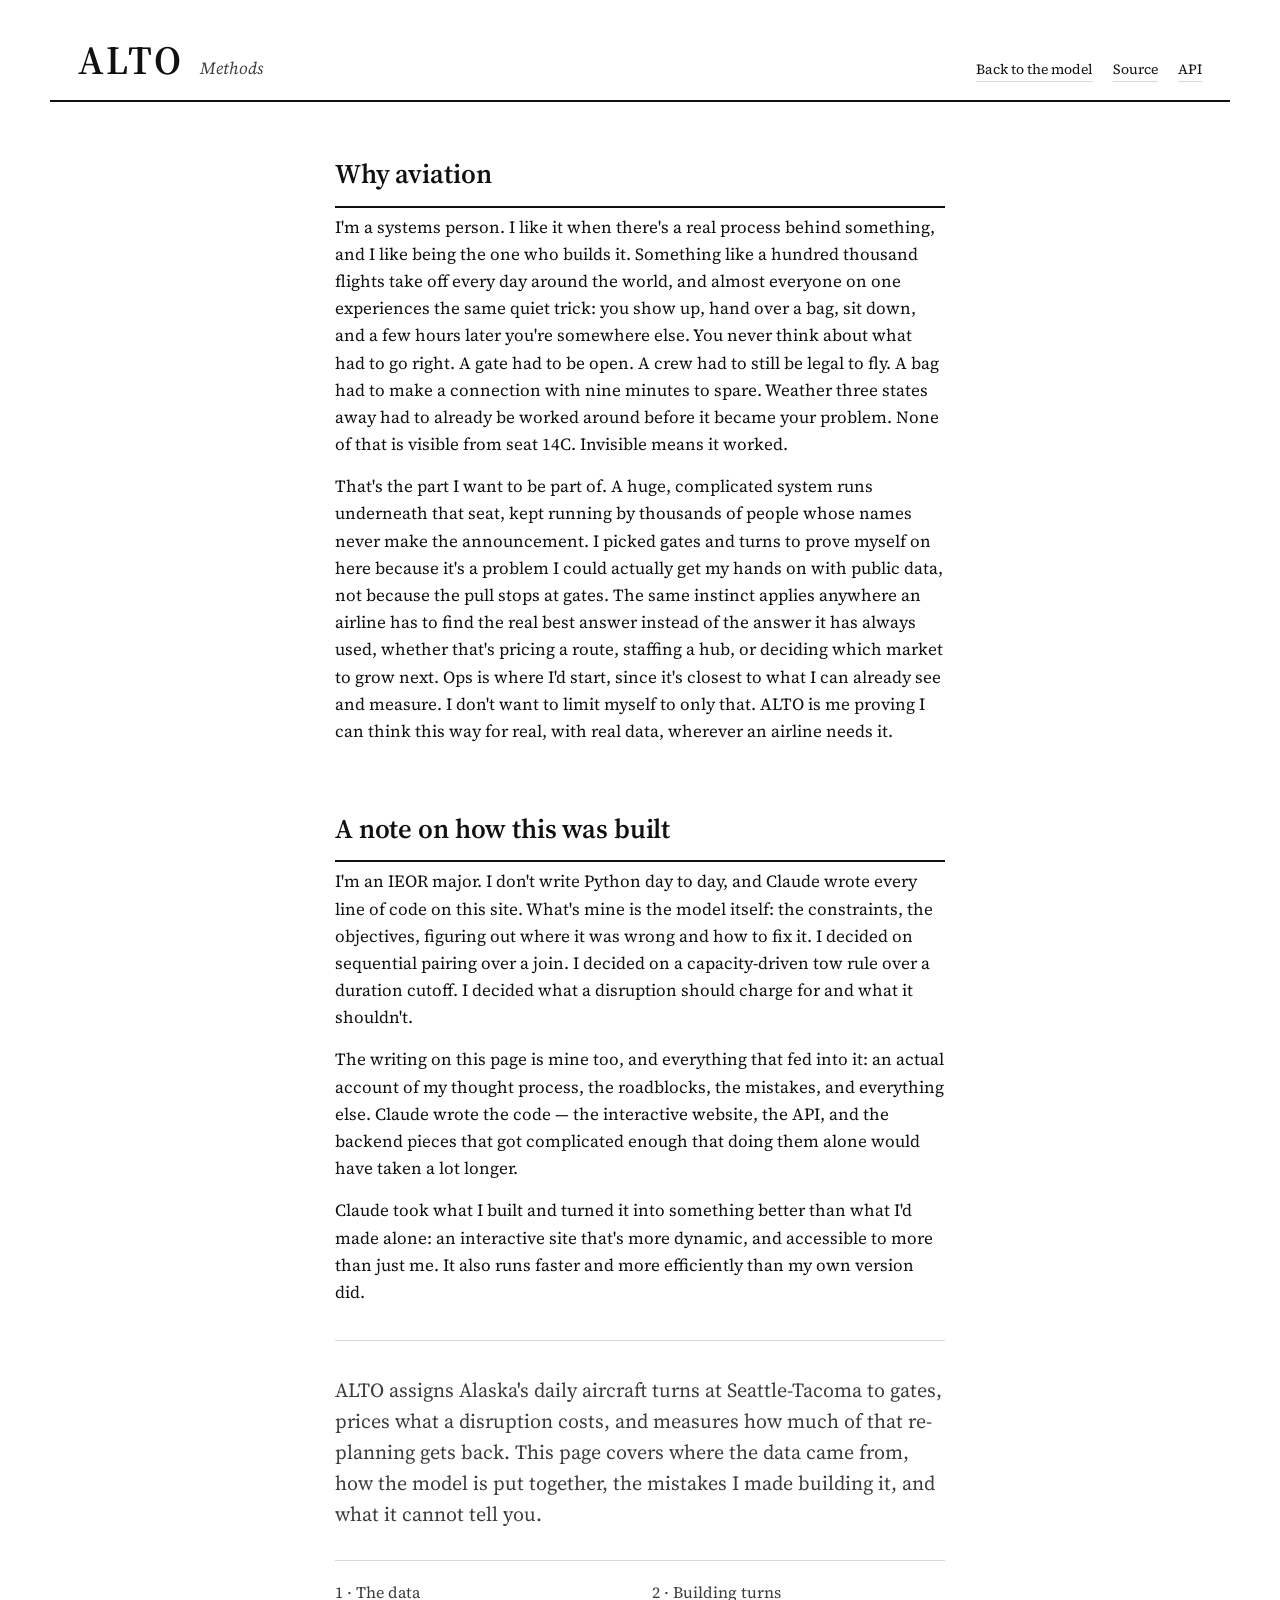
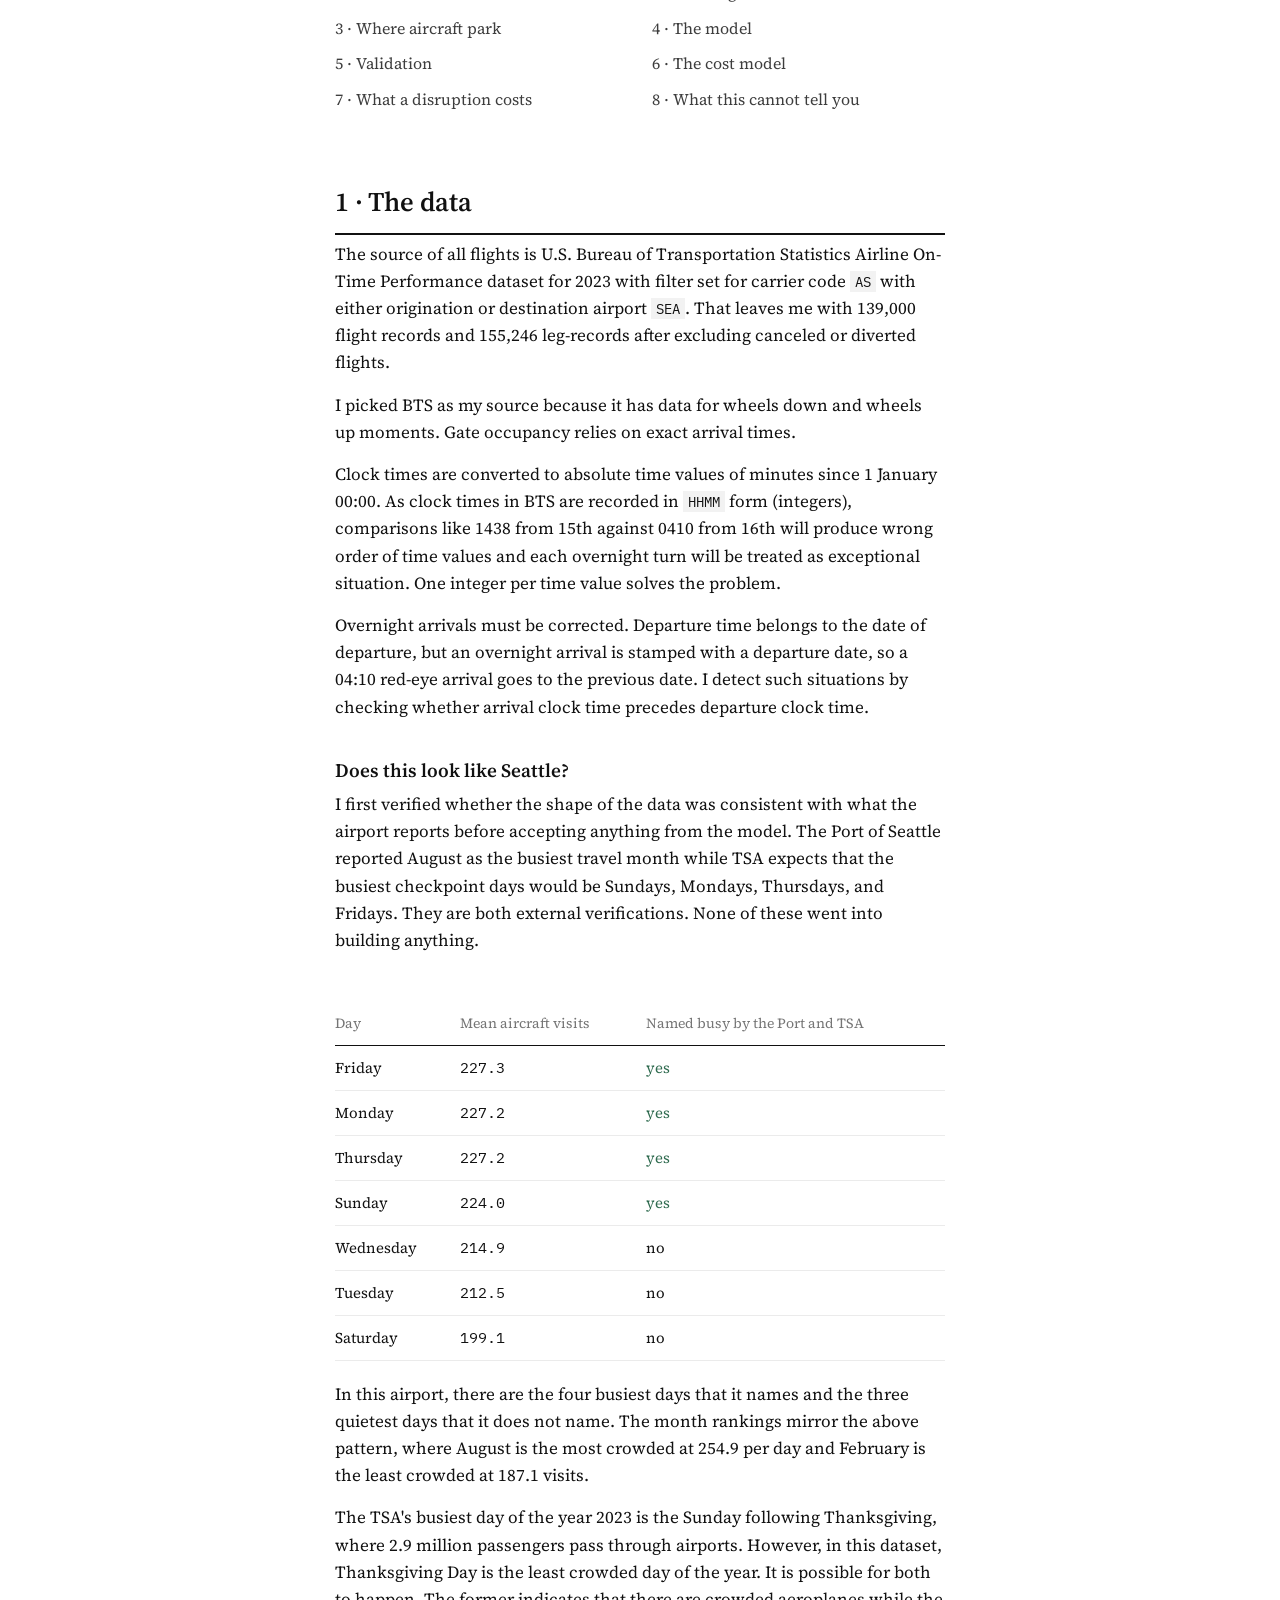
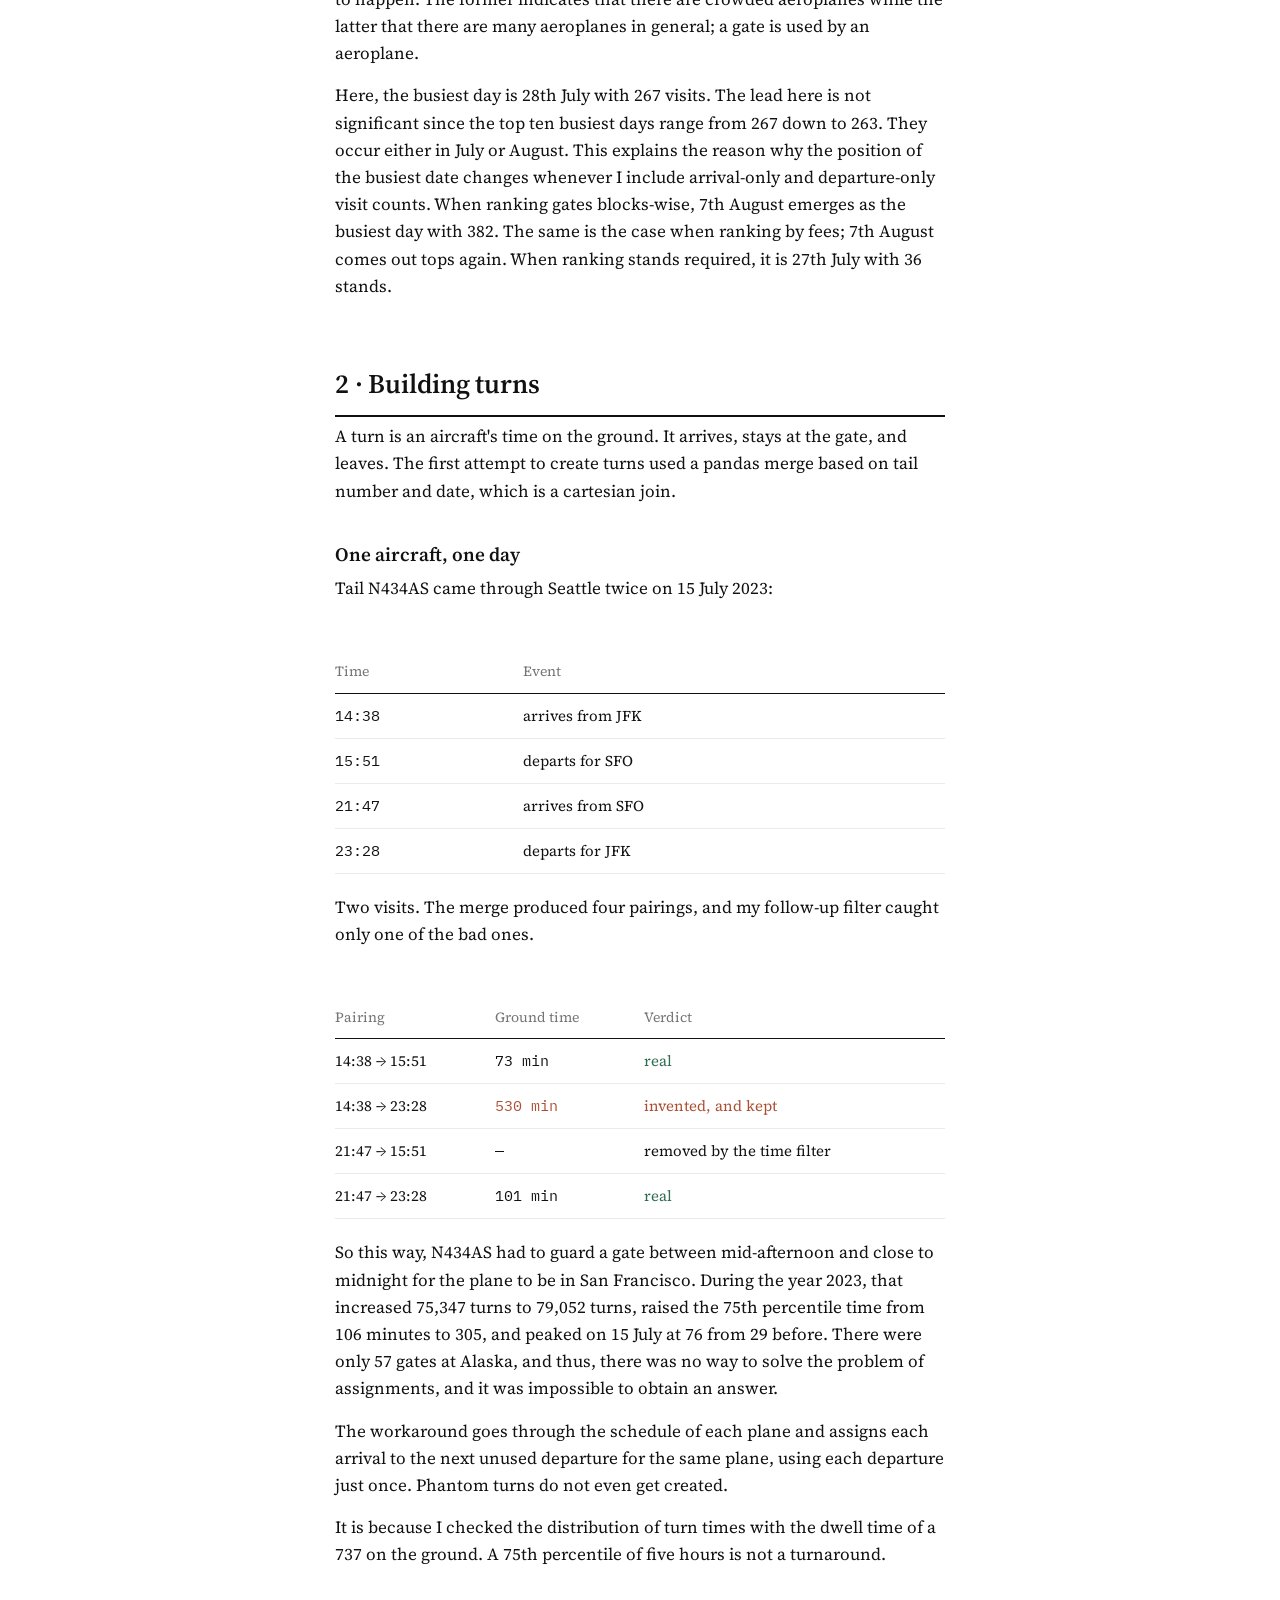
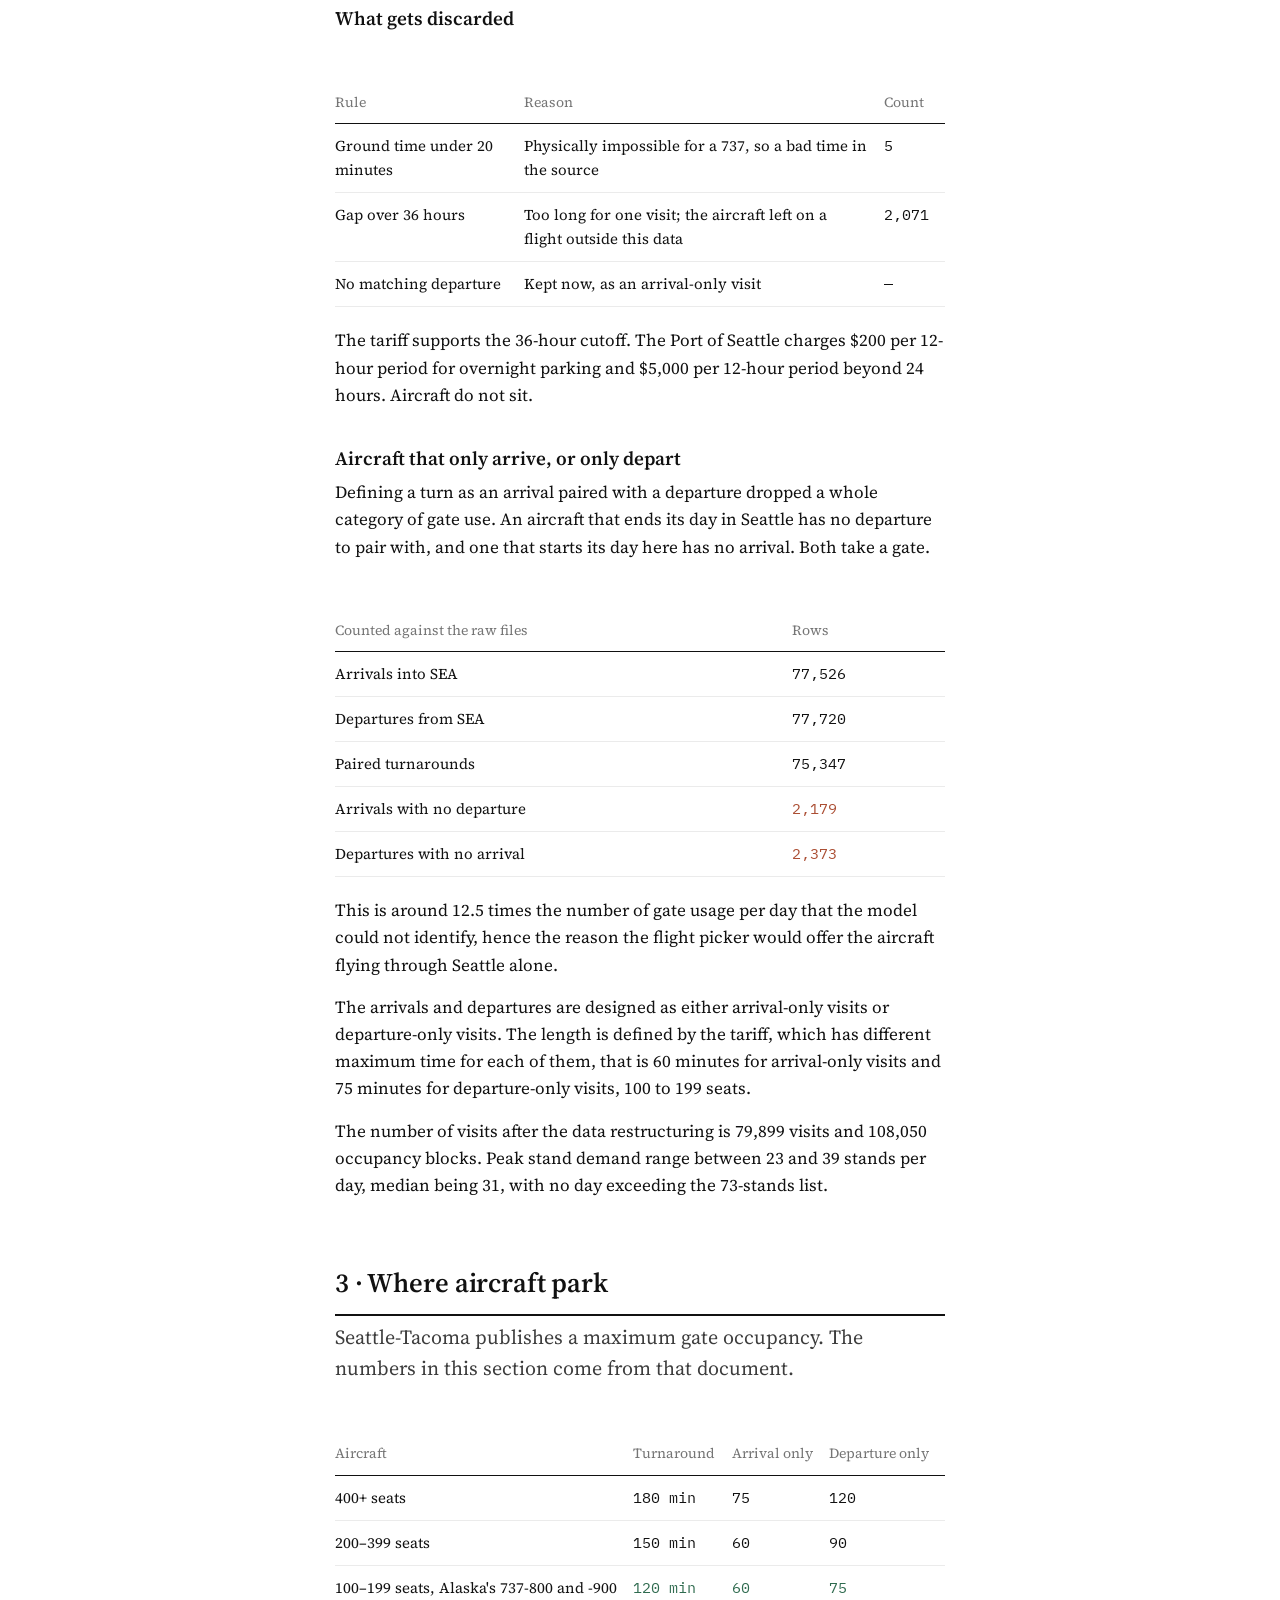
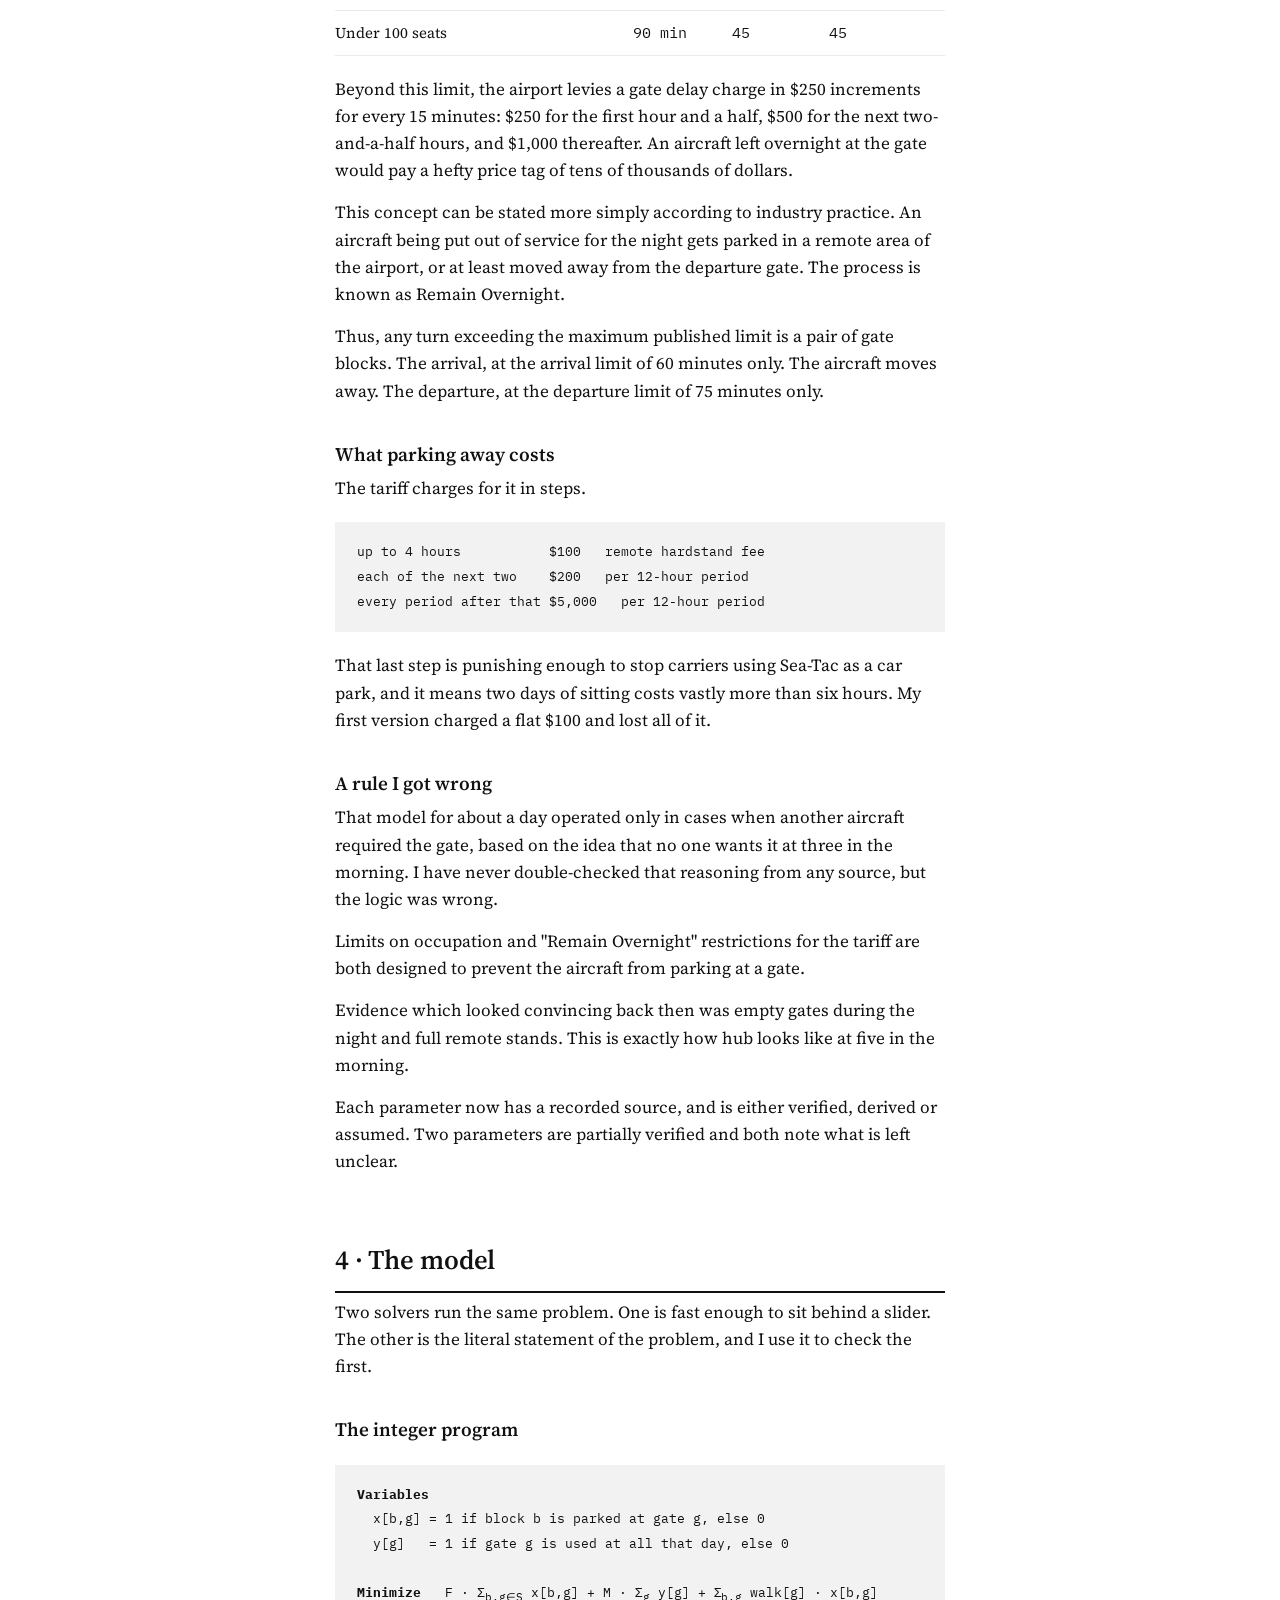
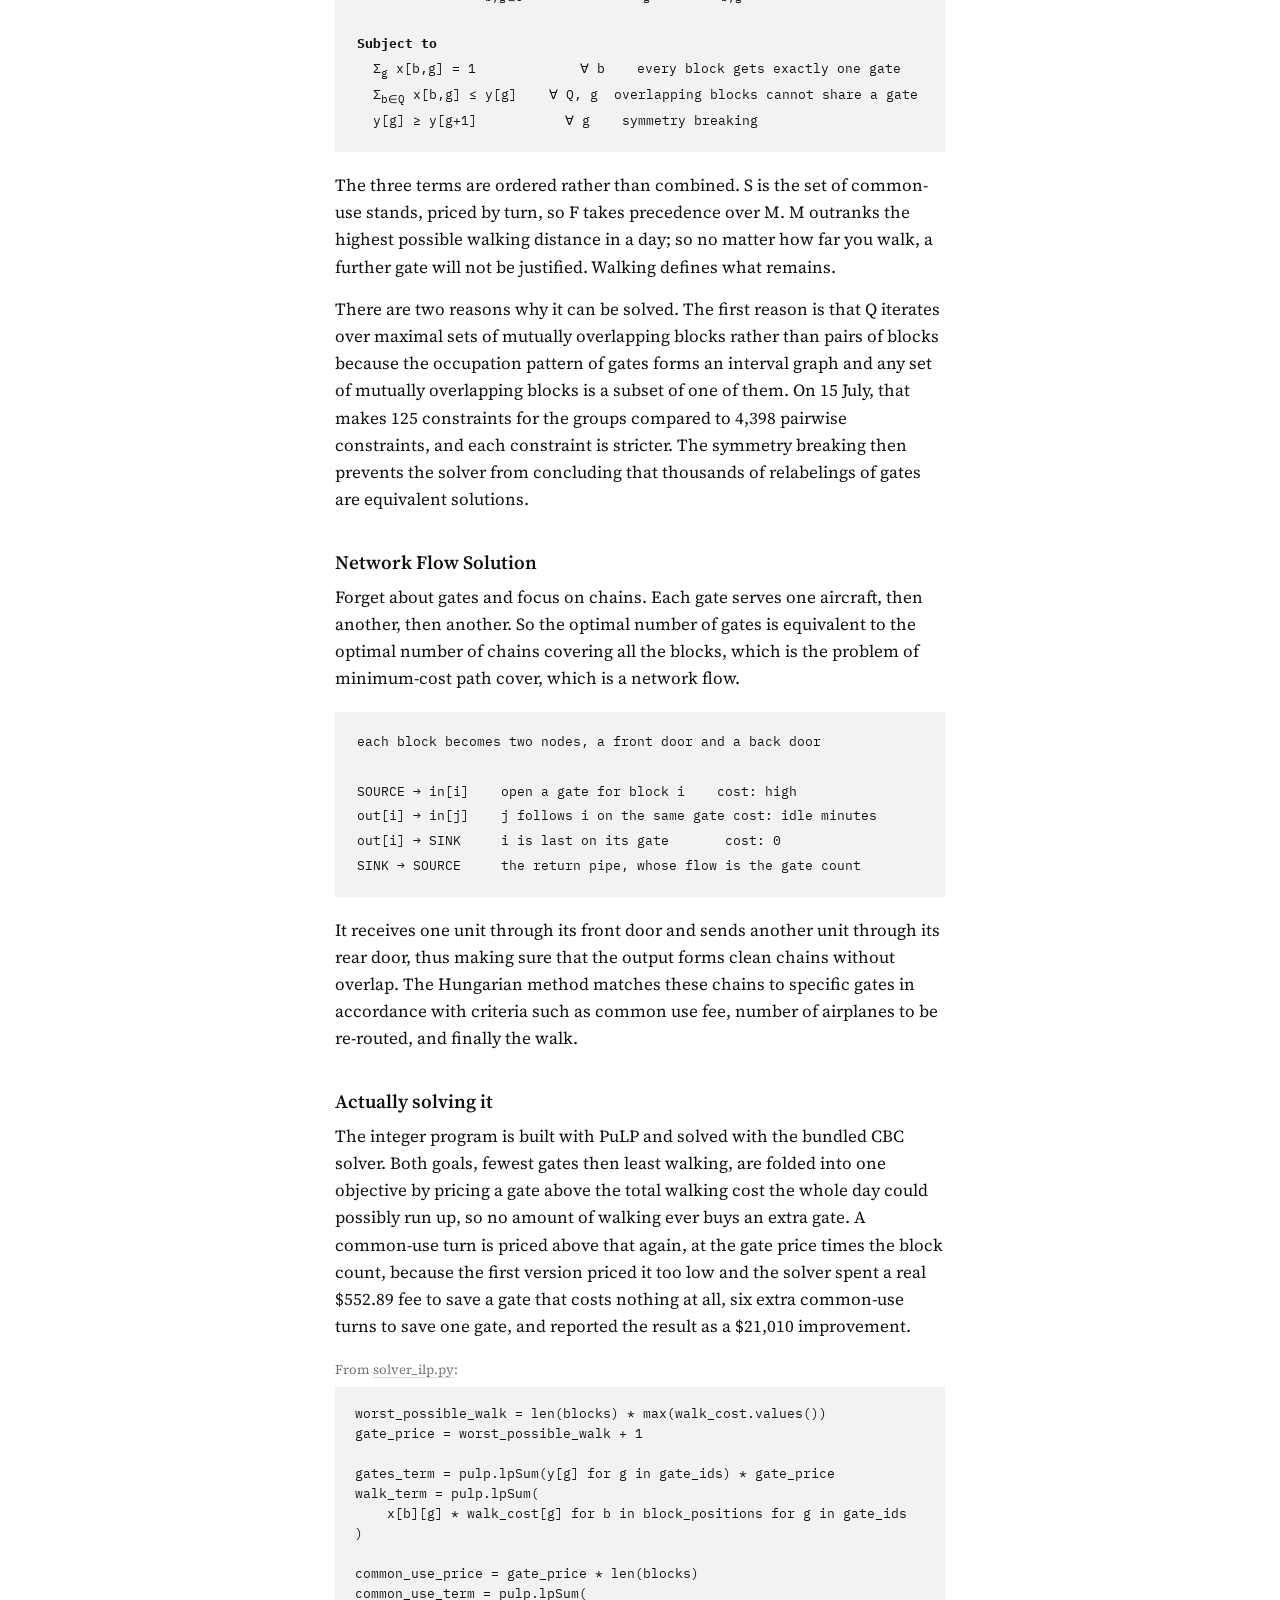
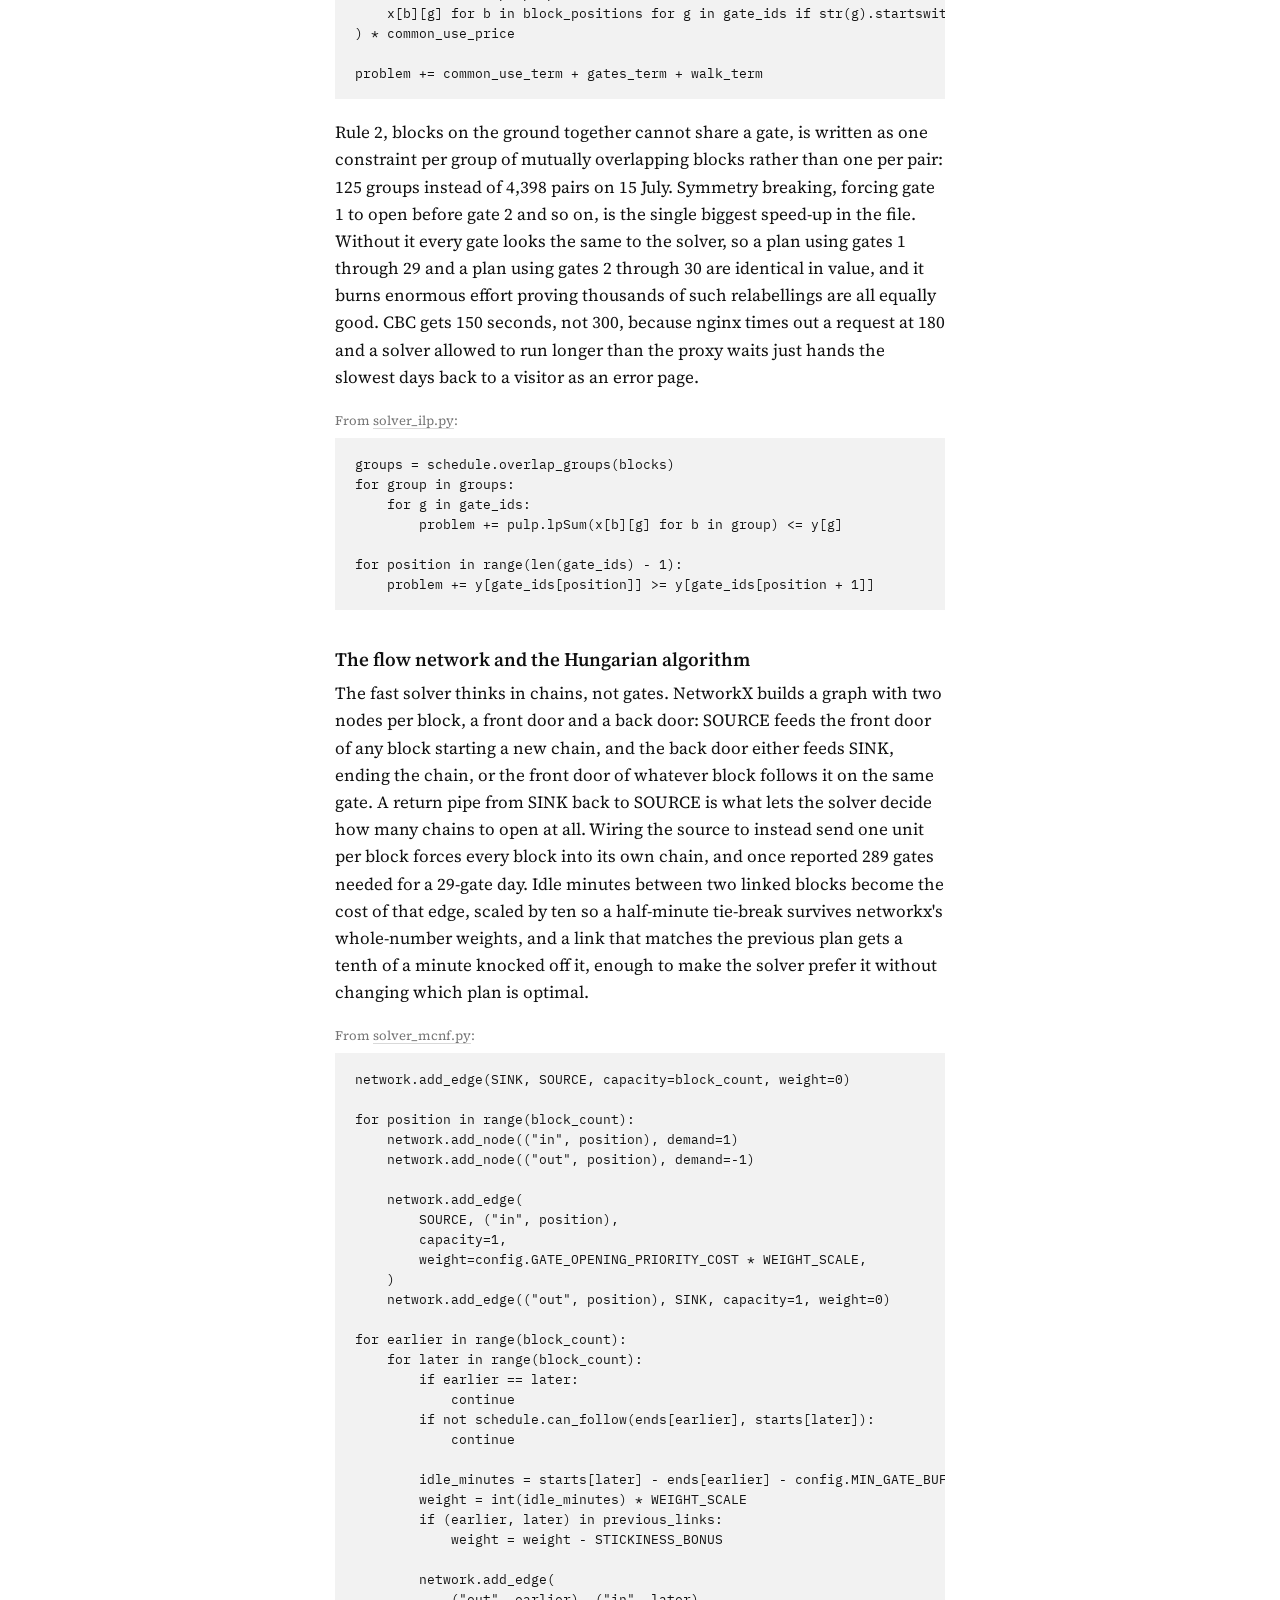
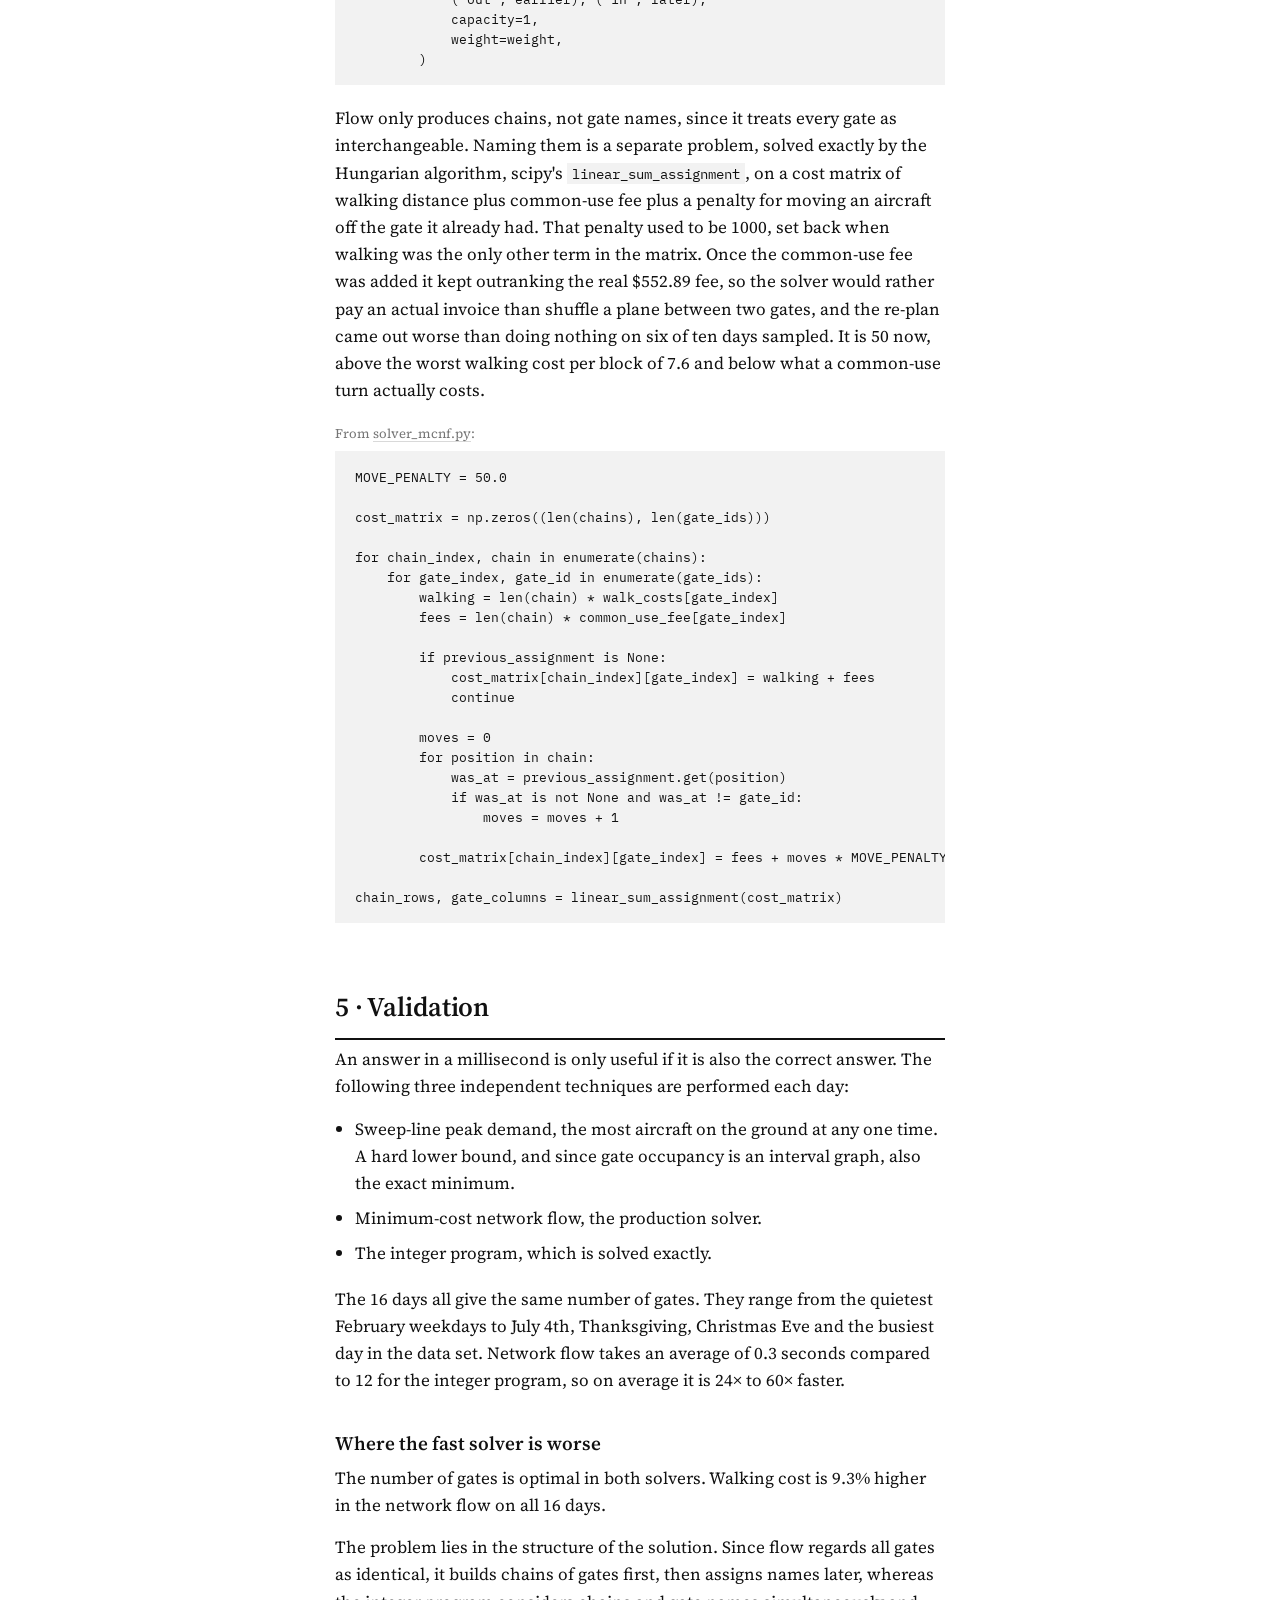
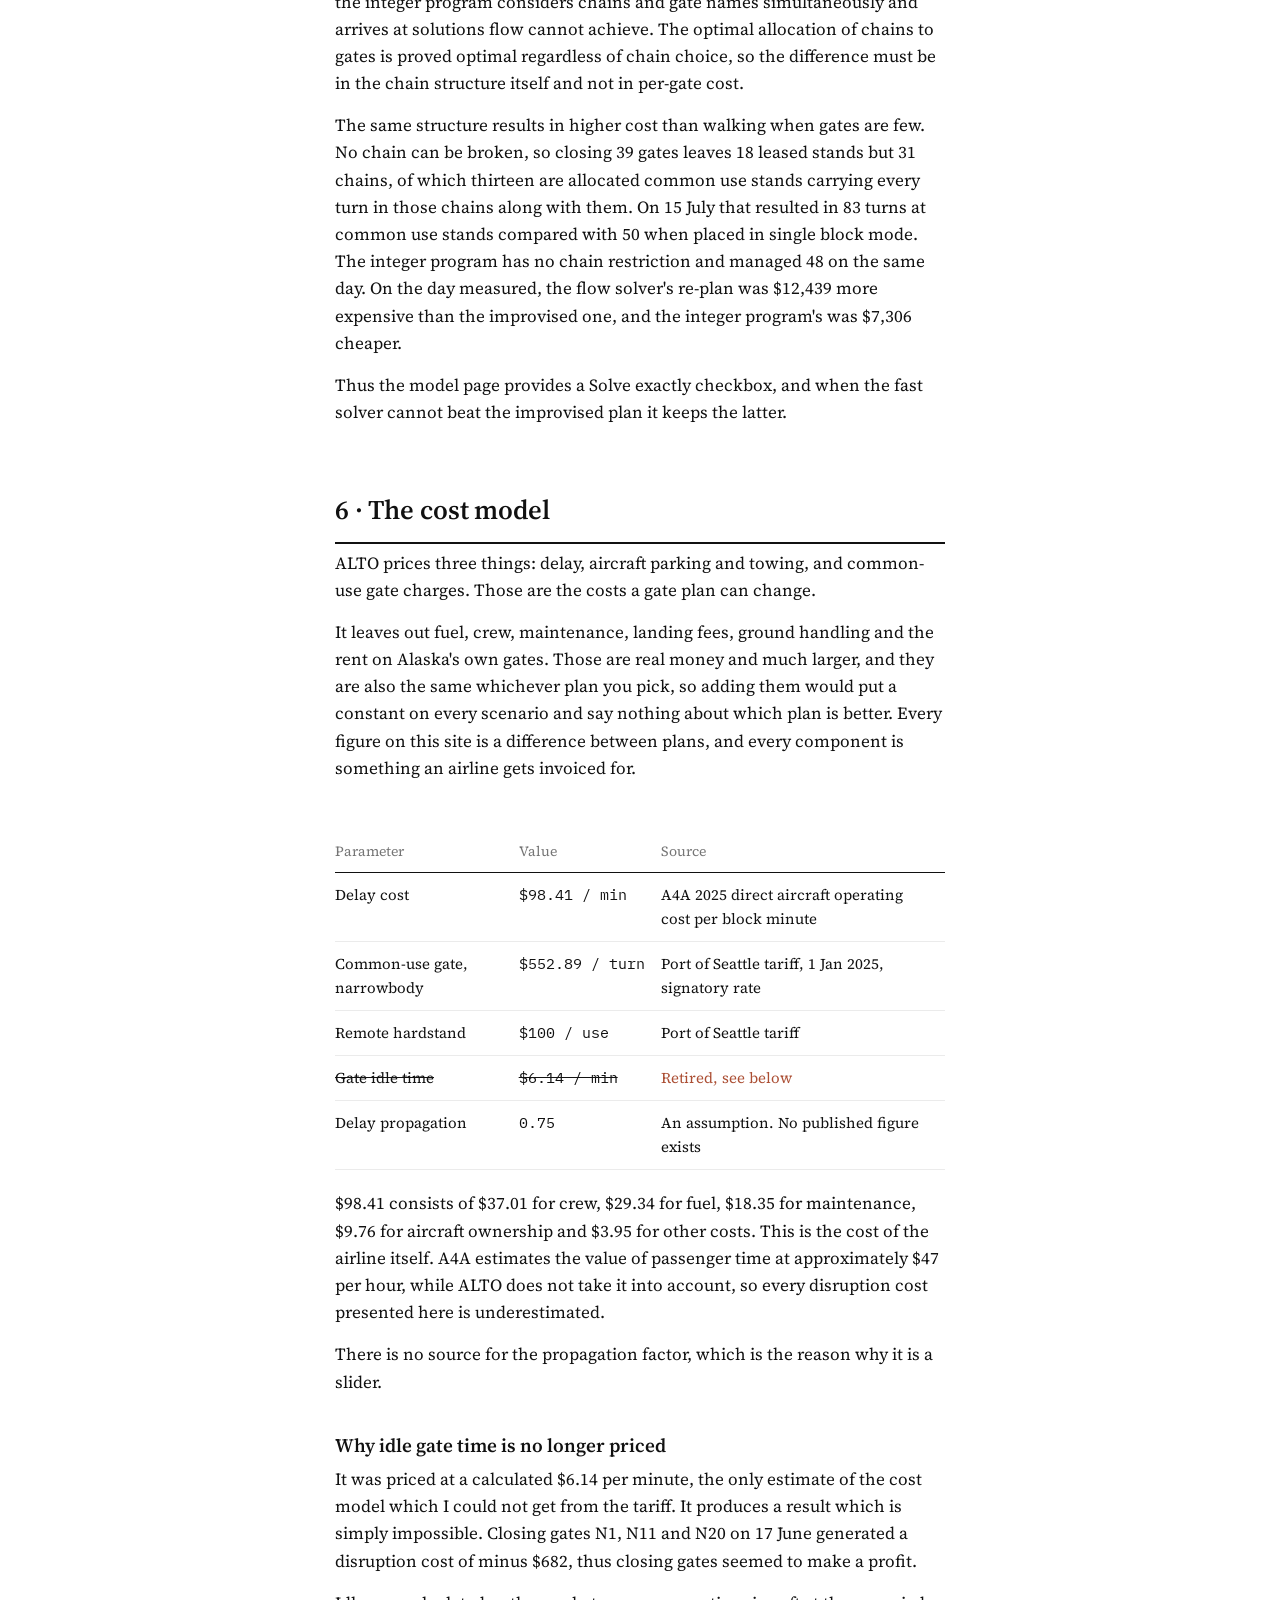
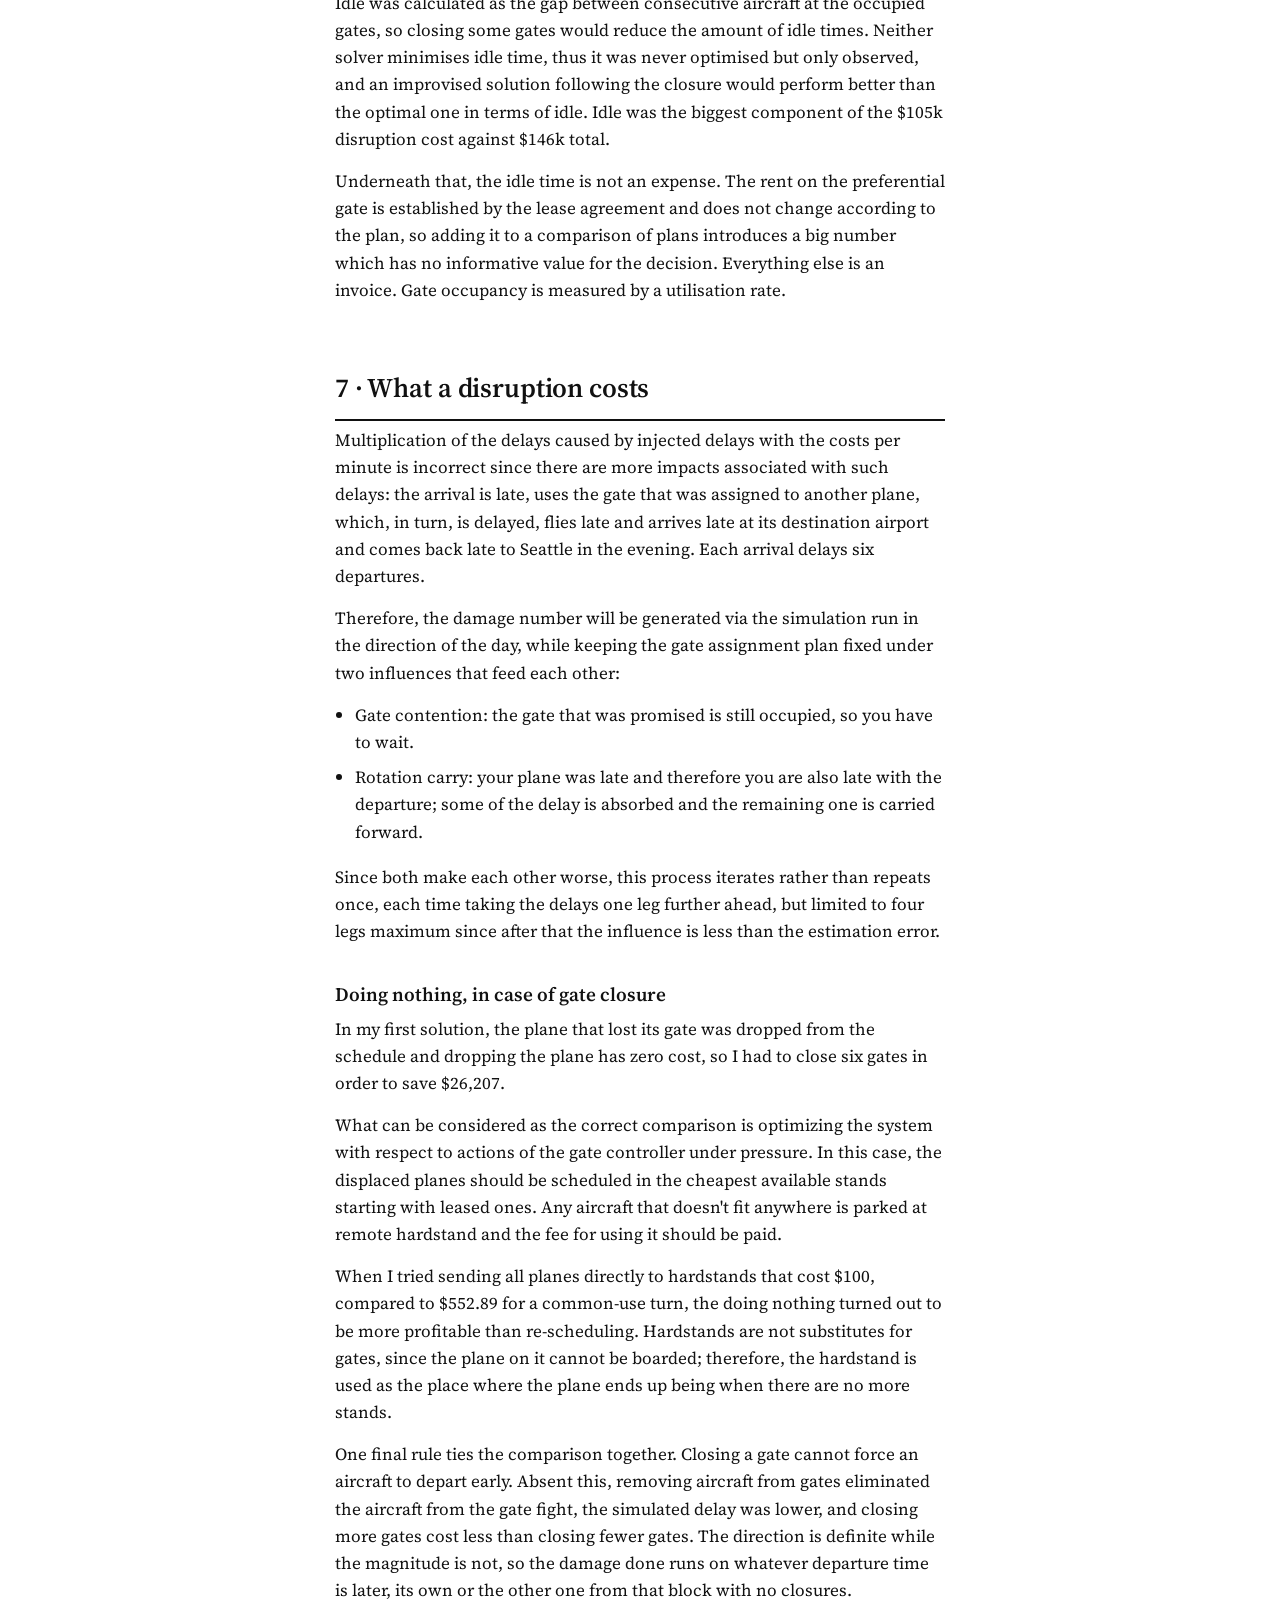
==== commit e138c53d: "Update 2026-09-05 17:36" ====
--- a/website/methods.html
+++ b/website/methods.html
@@ -8,7 +8,7 @@
 <link rel="preconnect" href="https://fonts.googleapis.com">
 <link rel="preconnect" href="https://fonts.gstatic.com" crossorigin>
 <link rel="stylesheet" href="https://fonts.googleapis.com/css2?family=IBM+Plex+Mono:wght@400;500&family=Source+Serif+4:ital,opsz,wght@0,8..60,400;0,8..60,600;1,8..60,400&display=swap">
-<link rel="stylesheet" href="style.css?v=1788654698">
+<link rel="stylesheet" href="style.css?v=1788654983">
 <style>
   /* The methods page is the same paper as the model page, set as a long-form
      document: one narrow reading column, hairline rules, no boxes. */
@@ -78,6 +78,9 @@
   }
   .toc a:hover { color: var(--ink); text-decoration: underline; text-underline-offset: 3px; }
   .masthead .tagline { font-style: italic; font-size: 17px; color: var(--ink-2); }
+  /* A quiet break between the prologue and the technical lead-in - one
+     hairline, not the heavy rule a numbered h2 sits under. */
+  .divider { border: none; border-top: 1px solid var(--rule); margin: 34px 0; }
   @media (max-width: 900px) {
     .doc { padding: 26px 18px 80px; }
     .doc h2 { font-size: 23px; margin-top: 46px; }
@@ -107,6 +110,8 @@
 <p>I'm an IEOR major. I don't write Python day to day, and Claude wrote every line of code on this site. What's mine is the model itself: the constraints, the objectives, figuring out where it was wrong and how to fix it. I decided on sequential pairing over a join. I decided on a capacity-driven tow rule over a duration cutoff. I decided what a disruption should charge for and what it shouldn't.</p>
 <p>The writing on this page is mine too, and everything that fed into it: an actual account of my thought process, the roadblocks, the mistakes, and everything else. Claude wrote the code — the interactive website, the API, and the backend pieces that got complicated enough that doing them alone would have taken a lot longer.</p>
 <p>Claude took what I built and turned it into something better than what I'd made alone: an interactive site that's more dynamic, and accessible to more than just me. It also runs faster and more efficiently than my own version did.</p>
+
+<hr class="divider">
 
 <p class="lead">ALTO assigns Alaska's daily aircraft turns at Seattle&#8209;Tacoma to gates, prices what a disruption costs, and measures how much of that re-planning gets back. This page covers where the data came from, how the model is put together, the mistakes I made building it, and what it cannot tell you.</p>
 
--- a/website/style.css
+++ b/website/style.css
@@ -204,7 +204,7 @@
    like .caption below, so it reads as the author talking rather than as
    interface text. */
 .footnote p {
-  font-style: italic; font-size: 15px; color: var(--muted);
+  font-style: italic; font-size: 13px; color: var(--muted);
   max-width: var(--measure); line-height: 1.5; margin: 0;
 }
 .footnote a { color: var(--muted); text-decoration-color: var(--rule); text-underline-offset: 3px; }
